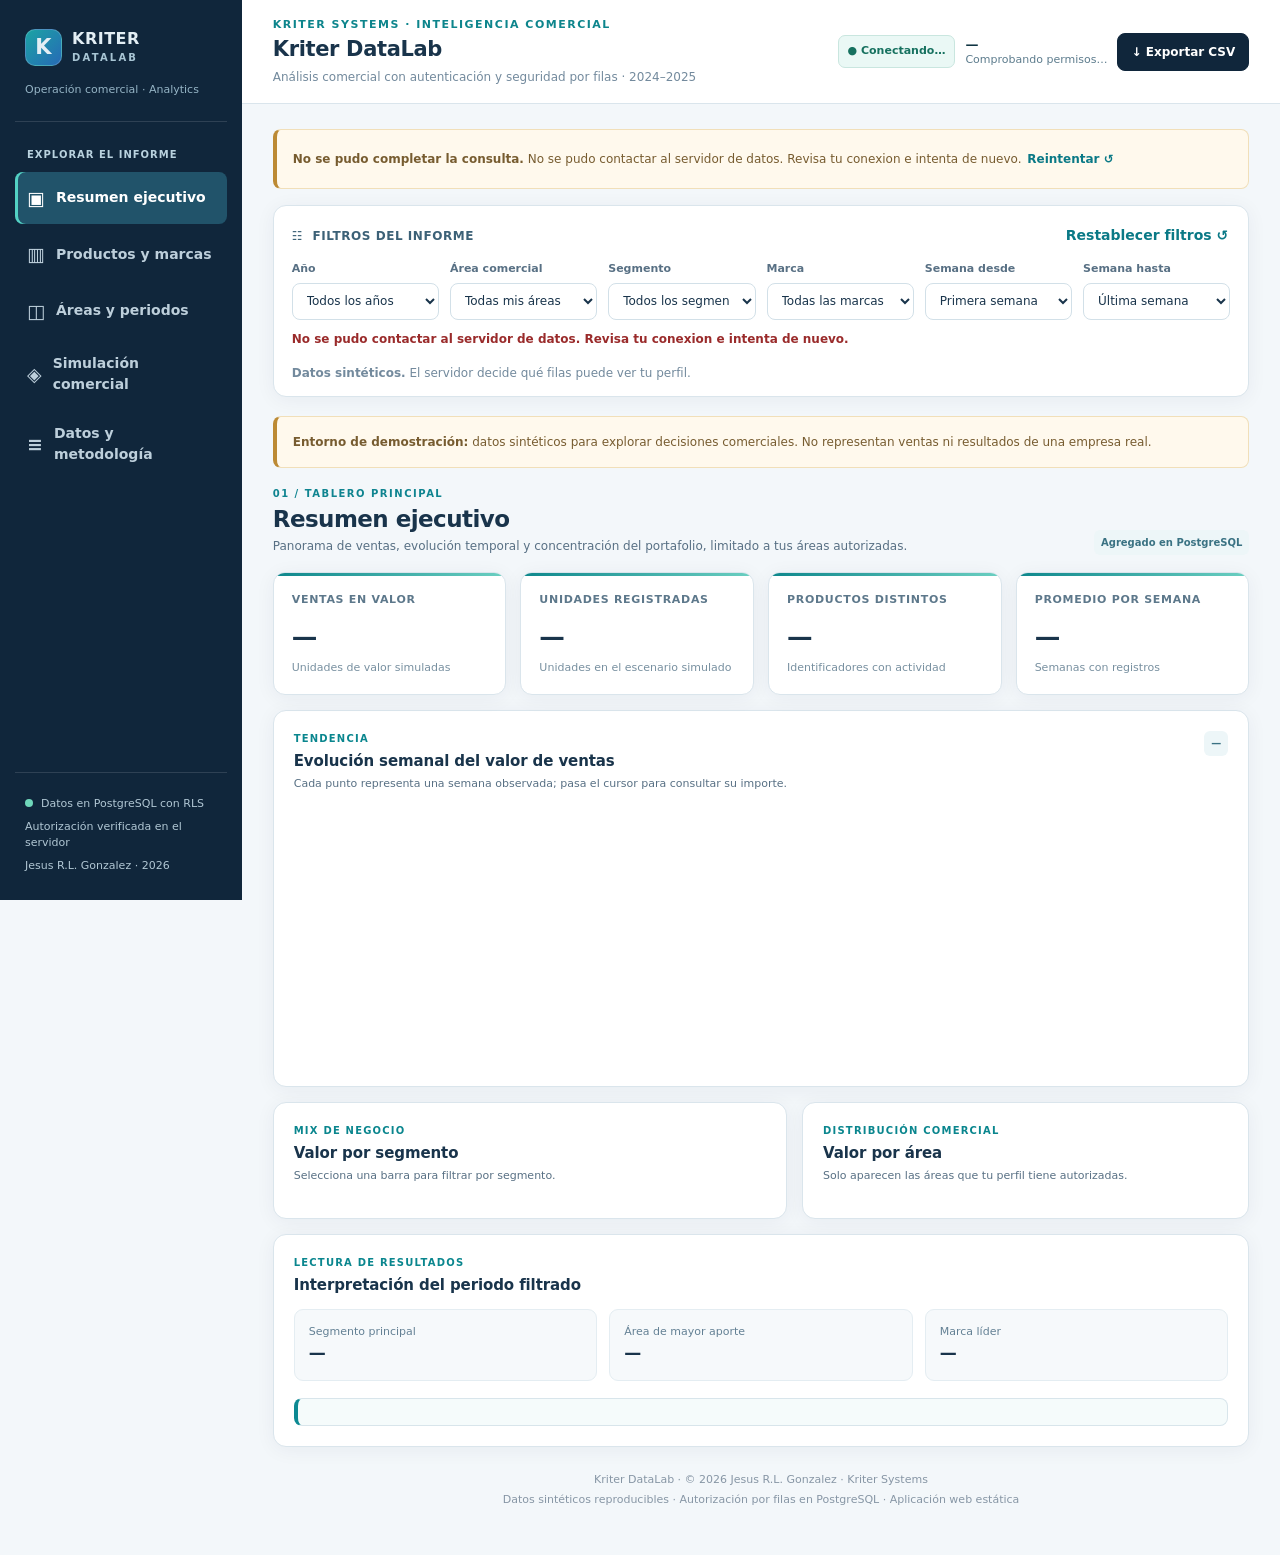
==== site-secure/index.html @ 9198d76e "Evita que la vista conserve cifras del perfil anterior al cambiar de sesion" ====
<!DOCTYPE html>
<html lang="es">
<head>
<meta charset="utf-8">
<meta name="viewport" content="width=device-width, initial-scale=1">
<!--
  Kriter DataLab | Applied Data Science & Decision Intelligence
  Autor: Jesus R.L. Gonzalez - Kriter Systems - Derechos reservados (c) 2026
  Aplicacion estatica. La autorizacion se aplica en PostgreSQL mediante Row Level
  Security; este archivo no contiene datos comerciales ni claves privilegiadas.
-->
<title>Kriter DataLab | Analitica comercial con control de acceso</title>
<style>/*
==============================================================================
Proyecto: Kriter DataLab
Autor: Jesus R.L. Gonzalez
Derechos Reservados (c) 2026
==============================================================================
*/
:root{color-scheme:light;--navy:#10263b;--navy2:#193950;--ink:#19344b;--sub:#587084;--muted:#738a9d;--border:#dae5ec;--canvas:#f3f7fa;--white:#fff;--accent:#0e878c;--accent2:#1c6bb3;--teal:#3fc0b3;--warm:#b7792c;--positive:#24765f;--shadow:0 3px 20px rgba(12,45,67,.055)}
*{box-sizing:border-box}html{scroll-behavior:smooth}body{margin:0;background:var(--canvas);font:14px/1.5 "Segoe UI",Inter,system-ui,-apple-system,sans-serif;color:var(--ink)}button,input,select{font:inherit}button{cursor:pointer}button:focus-visible,input:focus-visible,select:focus-visible{outline:3px solid #86cde0;outline-offset:2px}a{color:#0a6689}.app{display:flex;min-height:100vh}.side{width:242px;min-width:242px;background:var(--navy);color:#e3eef4;display:flex;flex-direction:column;position:sticky;top:0;height:100vh;padding:24px 15px 18px;z-index:2}.brand{padding:5px 10px 22px;border-bottom:1px solid #ffffff20}.brand-line{display:flex;align-items:center;gap:10px}.brand-symbol{width:37px;height:37px;background:linear-gradient(135deg,#1ca3a4,#266ab6);border:1px solid #ffffff30;border-radius:10px;display:grid;place-items:center;font-size:21px;font-weight:800}.brand-name{font-weight:800;line-height:1.05;letter-spacing:.5px;font-size:16px}.brand-name small{display:block;font-size:10px;color:#a8c5d4;letter-spacing:2.2px;font-weight:650;margin-top:5px}.side-tag{font-size:10px;letter-spacing:1px;color:#b9d2df;text-transform:uppercase;font-weight:700;margin:25px 12px 10px}.nav{display:flex;flex-direction:column;gap:4px}.nav button{display:flex;align-items:center;gap:11px;width:100%;border:0;text-align:left;border-radius:8px;padding:12px 12px;background:transparent;color:#bdcfdb;font-weight:600}.nav button svg{width:18px;height:18px;stroke-width:1.8;flex-shrink:0}.nav button:hover{background:#254257;color:white}.nav button.active{background:#21536a;color:white;box-shadow:inset 3px 0 #53d1c4}.side-bottom{margin-top:auto;border-top:1px solid #ffffff20;padding:17px 10px 2px}.side-bottom p{font-size:11px;color:#b1c7d4;margin:6px 0}.offline-dot{display:inline-block;width:8px;height:8px;background:#6fd7ba;border-radius:100%;margin-right:8px}.main{flex:1;min-width:0}.top{background:white;border-bottom:1px solid var(--border);min-height:76px;display:flex;align-items:center;justify-content:space-between;padding:17px clamp(17px,2.4vw,38px);gap:14px}.top h1{font-size:21px;margin:0;letter-spacing:-.35px}.eyebrow{font-size:11px;font-weight:750;letter-spacing:1.5px;text-transform:uppercase;color:#0d858c}.top-sub{color:var(--muted);font-size:12px;margin-top:3px}.top-actions{display:flex;gap:10px;align-items:center}.tag{display:inline-flex;align-items:center;gap:6px;background:#eaf8f5;color:#16715f;border:1px solid #c9e6df;padding:7px 9px;border-radius:7px;font-weight:650;font-size:11px;white-space:nowrap}.button{border:1px solid #cbdce6;background:#fff;color:#25445a;border-radius:8px;padding:9px 13px;font-size:12px;font-weight:700;display:inline-flex;align-items:center;gap:8px;justify-content:center}.button:hover{background:#eaf3f7}.button.primary{background:var(--navy);color:white;border-color:var(--navy)}.button.primary:hover{background:#20405a}.wrap{max-width:1500px;margin:auto;padding:25px clamp(17px,2.4vw,38px) 40px}.filter-panel{background:white;border:1px solid var(--border);box-shadow:var(--shadow);border-radius:13px;padding:15px 18px 14px;margin-bottom:19px}.filter-head{display:flex;justify-content:space-between;align-items:center;gap:12px;margin-bottom:11px}.filter-title{font-size:12px;font-weight:750;letter-spacing:.55px;text-transform:uppercase;color:#3c6177;display:flex;align-items:center;gap:8px}.filter-grid{display:grid;grid-template-columns:repeat(6,minmax(0,1fr));gap:11px}.filter-group label{font-size:11px;color:var(--sub);font-weight:700;display:block;margin-bottom:5px}.filter-group select,.filter-group input{width:100%;border:1px solid #d2e0e8;background:#fff;border-radius:8px;padding:8px 10px;min-height:37px;color:var(--ink);font-size:12px}.filter-bar{display:flex;align-items:center;justify-content:space-between;gap:16px;padding-top:10px;color:var(--muted);font-size:12px;flex-wrap:wrap}.linkbtn{border:0;background:none;padding:4px 2px;color:#0a7986;font-weight:750}.page-title{display:flex;justify-content:space-between;align-items:flex-end;margin:5px 0 17px;gap:10px}.page-title h2{font-size:23px;letter-spacing:-.55px;margin:1px 0}.page-title p{margin:0;font-size:12px;color:var(--sub)}.section-label{font-size:10px;color:#0f8490;letter-spacing:1.5px;font-weight:800}.cards{display:grid;grid-template-columns:repeat(4,minmax(0,1fr));gap:14px;margin-bottom:15px}.metric{background:white;border:1px solid var(--border);border-radius:12px;padding:19px 18px 17px;box-shadow:var(--shadow);min-width:0;position:relative;overflow:hidden}.metric:after{content:"";position:absolute;height:3px;top:0;left:0;right:0;background:linear-gradient(90deg,var(--accent),#6bcfc1)}.metric .kname{color:#5d788b;font-size:11px;font-weight:700;text-transform:uppercase;letter-spacing:.7px}.metric strong{display:block;font-size:clamp(19px,2vw,28px);white-space:nowrap;overflow:hidden;text-overflow:ellipsis;margin:8px 0 1px;font-weight:770;font-variant-numeric:tabular-nums;letter-spacing:-.5px}.metric small{color:#7890a0;font-size:11px}.layout{display:grid;grid-template-columns:1.15fr 1fr;gap:15px}.panel{border:1px solid var(--border);border-radius:13px;background:#fff;padding:20px;box-shadow:var(--shadow);min-width:0}.span{grid-column:1/-1}.panel-head{display:flex;justify-content:space-between;align-items:flex-start;gap:10px;margin-bottom:13px}.panel h3{font-size:15px;letter-spacing:-.1px;margin:0}.panel p.desc{font-size:11px;color:var(--sub);margin:4px 0 0}.panel .label{font-size:10px;color:#0a868e;font-weight:800;letter-spacing:1.2px;margin-bottom:4px}.panel-badge{font-size:10px;color:#3a7283;background:#edf6f8;border-radius:6px;padding:5px 7px;white-space:nowrap;font-weight:700}.svgchart{width:100%;height:260px;display:block;overflow:visible}.gridline{stroke:#e7eff3;stroke-width:1}.axislabel{fill:#7890a0;font-size:10px;font-family:inherit}.plotline{stroke:#0a858e;fill:none;stroke-width:3;stroke-linecap:round;stroke-linejoin:round}.plotfill{fill:#20a0a1;fill-opacity:.1}.plotpoint{fill:#fff;stroke:#087b87;stroke-width:2}.bar-list{display:flex;flex-direction:column;gap:10px}.baritem{display:grid;grid-template-columns:minmax(90px,28%) 1fr 100px;align-items:center;gap:10px;background:none;border:0;text-align:left;padding:3px 0;width:100%}.baritem .bar-name{overflow:hidden;text-overflow:ellipsis;white-space:nowrap;font-size:12px;font-weight:650;color:#36556c}.bartrack{height:13px;overflow:hidden;border-radius:3px;background:#ecf2f6}.barprogress{height:100%;display:block;border-radius:3px;background:linear-gradient(90deg,#126d99,#1ca59f);transition:width .25s}.baritem:hover .bar-name{text-decoration:underline}.baritem .bar-num{text-align:right;color:#436479;font-variant-numeric:tabular-nums;font-size:11px;font-weight:700}.baritem.selected{box-shadow:inset 3px 0 0 #148e92;padding-left:8px}.empty{padding:27px;text-align:center;color:#768b9b;font-size:13px;border:1px dashed #d3e2eb;border-radius:9px}.section-notes{margin:17px 0 0;border:1px solid #d8e5eb;border-left:4px solid #0c8992;border-radius:8px;background:#f5fbfb;padding:13px 15px;font-size:12px;color:#3d6579}.section-notes strong{color:#16405a}.mini-grid{display:grid;grid-template-columns:repeat(3,1fr);gap:12px}.mini-stat{background:#f6f9fb;padding:14px;border:1px solid #e4edf2;border-radius:9px}.mini-stat span{display:block;color:#638094;font-size:11px}.mini-stat strong{font-size:17px}.tablebar{display:flex;justify-content:space-between;gap:12px;align-items:center;margin-bottom:10px;flex-wrap:wrap}.search{min-width:min(100%,270px);border:1px solid #cddde6;border-radius:8px;padding:9px 11px}.tablewrap{overflow:auto;max-height:490px}.table{border-collapse:collapse;width:100%;min-width:720px;font-size:12px}.table th{text-align:left;background:#f5f8fb;color:#527184;position:sticky;top:0;padding:11px;font-size:11px;letter-spacing:.25px;border-bottom:1px solid #dbe6ec}.table th.sortable{cursor:pointer}.table td{border-bottom:1px solid #edf1f5;padding:10px 11px}.table tr:hover td{background:#f3f8fb}.table .num{text-align:right;font-variant-numeric:tabular-nums}.table td.prod{max-width:390px;white-space:normal;line-height:1.4}.table .mono{font-family:Consolas,monospace;font-size:11px;color:#526a7a}.heat-wrap{width:100%;overflow:auto}.heat{border-collapse:separate;border-spacing:4px 6px;min-width:710px;width:100%}.heat th{font-size:10px;color:#627b8a;text-align:center;padding:3px}.heat th:first-child{text-align:left}.heat td{height:40px;text-align:center;font-size:11px;font-weight:650;border-radius:5px;min-width:38px}.heat td:first-child{background:transparent!important;color:#3e6075;text-align:left;min-width:100px}.area-summary{display:grid;grid-template-columns:repeat(3,minmax(0,1fr));gap:12px}.area-card{border:1px solid #d9e5ec;border-radius:11px;background:#f7fafb;padding:15px;display:block;text-align:left;width:100%}.area-card:hover{border-color:#3ba4a9;background:#f1f9f9}.area-card .area-n{font-size:12px;color:#547288;font-weight:700}.area-card .area-v{font-size:19px;margin:7px 0;font-weight:800;display:block;font-variant-numeric:tabular-nums}.area-card .area-p{font-size:11px;color:#658093}.area-card .progress{height:5px;background:#ddebf1;margin-top:10px;border-radius:2px;overflow:hidden}.area-card .progress i{display:block;background:#1498a1;height:100%}.scenario-controls{display:grid;grid-template-columns:1fr 1fr 1fr;gap:14px;margin-bottom:17px}.scenario-controls label{font-size:12px;color:#527184;font-weight:650}.scenario-controls select,.scenario-controls input{display:block;width:100%;margin-top:8px}.scenario-controls select{border-radius:8px;border:1px solid #cbdce6;background:white;padding:9px}.scenario-controls input{accent-color:#188b98}.scenario-cards{display:grid;grid-template-columns:repeat(3,1fr);gap:12px}.scenario-card{border:1px solid #dae6ed;border-radius:10px;padding:17px 15px;background:#f7fafb}.scenario-card strong{display:block;font-size:22px;margin:6px 0;font-variant-numeric:tabular-nums}.scenario-card small{color:#648095}.scenario-card.conserv{border-top:3px solid #b58b4e}.scenario-card.base{border-top:3px solid #138e93}.scenario-card.optim{border-top:3px solid #1d6ab3}.scenario-bars{display:flex;flex-direction:column;gap:13px;margin-top:21px}.scenario-line{display:grid;grid-template-columns:100px 1fr 110px;gap:11px;align-items:center;font-size:12px}.scenario-line .track{background:#eaf0f4;border-radius:5px;height:20px;overflow:hidden}.scenario-line .fill{display:block;height:100%;border-radius:4px}.warning{background:#fff9ed;border:1px solid #f1dfb9;border-left:4px solid #bc8a34;padding:16px;border-radius:8px;color:#775c30;font-size:12px}.factors{display:grid;grid-template-columns:1fr 1fr;gap:14px}.fact{border-bottom:1px solid #e9eff3;padding:12px 0}.fact:first-child{padding-top:0}.fact .title{font-size:11px;font-weight:800;color:#3d6178}.fact .body{font-size:12px;color:#607b8c;margin-top:4px;word-break:break-word}.audit-table{width:100%;border-collapse:collapse}.audit-table td{padding:10px;border-bottom:1px solid #edf0f2;font-size:12px}.audit-table td:first-child{width:45%;font-weight:700;color:#517388}.audit-table td:last-child{text-align:right;font-variant-numeric:tabular-nums}.ok{color:#1a785d;font-weight:750}.no{color:#a66b27;font-weight:750}.footer{color:#8796a5;font-size:11px;padding:23px 0 5px;text-align:center;line-height:1.8}.hidden{display:none!important}.mobile-menu{display:none}.inline-row{display:flex;gap:8px;align-items:center;flex-wrap:wrap}.tooltip-note{font-size:11px;color:#6c8998}.page{display:none}.page.active{display:block}.sr-only{position:absolute;width:1px;height:1px;padding:0;margin:-1px;overflow:hidden;clip:rect(0,0,0,0);white-space:nowrap;border:0}
@media(max-width:1210px){.side{width:203px;min-width:203px}.filter-grid{grid-template-columns:repeat(3,minmax(0,1fr))}.cards{grid-template-columns:repeat(2,minmax(0,1fr))}.top h1{font-size:18px}.top-actions .tag{display:none}}@media(max-width:920px){.side{position:fixed;transform:translateX(-103%);transition:transform .2s;box-shadow:3px 0 18px #0003}.side.show{transform:translateX(0)}.mobile-menu{display:inline-flex}.top{padding:15px 16px}.wrap{padding:18px 14px}.layout{grid-template-columns:1fr}.span{grid-column:1}.area-summary{grid-template-columns:repeat(2,1fr)}}@media(max-width:620px){.mini-grid{grid-template-columns:1fr}.filter-grid{grid-template-columns:repeat(2,minmax(0,1fr))}.cards{gap:9px}.metric{padding:14px 12px}.metric strong{font-size:20px}.panel{padding:14px}.baritem{grid-template-columns:90px 1fr 78px;gap:6px}.page-title h2{font-size:20px}.scenario-controls{grid-template-columns:1fr}.scenario-cards{grid-template-columns:1fr}.scenario-line{grid-template-columns:80px 1fr 80px}.area-summary{grid-template-columns:1fr}.top .tag{display:none}.top-actions .button{padding:8px}.top-sub{display:none}.factors{grid-template-columns:1fr}}@media print{.side,.top-actions,.filter-panel,.button,.footer{display:none!important}.main{width:100%}.page{display:block!important;break-after:page}.panel,.metric{break-inside:avoid}.wrap{padding:0}.top{border-bottom:2px solid #000}.app{display:block}}

/* Accesibilidad de teclado y enlace al contenido. */
.skip-link{position:absolute;left:12px;top:-100px;z-index:9999;background:#fff;color:#174656;padding:10px 14px;border-radius:7px}
.skip-link:focus{top:12px}
button:focus-visible,select:focus-visible,input:focus-visible,a:focus-visible{outline:3px solid #20a5bc;outline-offset:3px}
@media (prefers-reduced-motion: reduce){*,*::before,*::after{scroll-behavior:auto!important;transition-duration:.01ms!important;animation-duration:.01ms!important}}
.sortable:hover{text-decoration:underline}.sortable:focus-visible{outline:3px solid #20a5bc;outline-offset:-3px}
@media(max-width:920px){.top-actions .button{white-space:nowrap}}
/* Kriter DataLab - estilos de la capa autenticada (se anaden a styles.css) */
/* El CSS base fija display en botones y paneles; sin esto, el atributo hidden
   no oculta los elementos que dependen del permiso del perfil. */
[hidden]{display:none !important}
.session-box{display:flex;align-items:center;gap:10px;flex-wrap:wrap}
.session-id{display:flex;flex-direction:column;line-height:1.25;max-width:230px}
.session-id strong{font-size:13px;color:#0f3442;overflow:hidden;text-overflow:ellipsis;white-space:nowrap}
.session-id small{font-size:11px;color:#5d7c8d;overflow:hidden;text-overflow:ellipsis;white-space:nowrap}
.tag-ok{background:#e6f5ec;color:#1d6b40;border-color:#bfe3cd}
.status-loading{color:#5d7c8d}
.status-error{color:#9a2b2b;font-weight:600}
.pager{display:flex;align-items:center;justify-content:space-between;gap:12px;margin-top:14px;flex-wrap:wrap}
.pager .button:disabled{opacity:.45;cursor:not-allowed}
#exportBtn:disabled{opacity:.5;cursor:not-allowed}
.dialog-backdrop{position:fixed;inset:0;background:rgba(10,28,40,.55);display:flex;align-items:center;justify-content:center;padding:18px;z-index:60}
.dialog-backdrop[hidden]{display:none}
.dialog{background:#fff;border-radius:14px;max-width:420px;width:100%;padding:26px;box-shadow:0 24px 60px rgba(10,28,40,.35)}
.dialog h3{margin:0 0 6px;font-size:19px;color:#0f3442}
.dialog .desc{font-size:13px;color:#5d7c8d;margin:0 0 18px}
.dialog label{display:block;font-size:12px;font-weight:600;color:#0f3442;margin:12px 0 5px}
.dialog input{width:100%;padding:10px 12px;border:1px solid #cfdbe3;border-radius:9px;font:inherit;font-size:14px;box-sizing:border-box}
.dialog input:focus-visible{outline:3px solid #20a5bc;outline-offset:-1px}
.dialog-actions{display:flex;gap:10px;justify-content:flex-end;margin-top:20px}
.dialog .warning{margin:14px 0 0;font-size:13px}
@media(max-width:760px){.session-id{max-width:150px}.top-actions{gap:8px}}
</style>
<meta name="theme-color" content="#102738">
<meta name="robots" content="noindex">
<meta property="og:title" content="Kriter DataLab · Applied Data Science &amp; Decision Intelligence">
<meta property="og:description" content="Tablero comercial con autenticacion, roles y seguridad a nivel de filas sobre PostgreSQL.">
</head>
<body>
<a href="#page-resumen" class="skip-link">Saltar al contenido</a>
<div class="app">
<aside class="side" id="sidebar" aria-label="Secciones del informe">
  <div class="brand">
    <div class="brand-line"><div class="brand-symbol">K</div><div class="brand-name">KRITER <small>DATALAB</small></div></div>
    <div style="font-size:11px;color:#95b4c5;margin-top:16px">Operación comercial · Analytics</div>
  </div>
  <p class="side-tag">Explorar el informe</p>
  <nav class="nav" aria-label="Navegación principal">
    <button class="active" data-page="resumen" aria-current="page"><span style="font-size:19px">▣</span> Resumen ejecutivo</button>
    <button data-page="productos"><span style="font-size:19px">▥</span> Productos y marcas</button>
    <button data-page="territorios"><span style="font-size:19px">◫</span> Áreas y periodos</button>
    <button data-page="escenarios"><span style="font-size:19px">◈</span> Simulación comercial</button>
    <button data-page="metodologia"><span style="font-size:19px">≡</span> Datos y metodología</button>
    <button data-page="bitacora" id="navAudit" hidden><span style="font-size:19px">⚿</span> Bitácora de seguridad</button>
  </nav>
  <div class="side-bottom">
    <p><span class="offline-dot"></span>Datos en PostgreSQL con RLS</p>
    <p>Autorización verificada en el servidor</p>
    <p>Jesus R.L. Gonzalez · 2026</p>
  </div>
</aside>
<div class="main">
  <header class="top">
    <div class="inline-row" style="gap:12px"><button class="button mobile-menu" id="showMenu" aria-label="Mostrar menú" aria-controls="sidebar" aria-expanded="false">☰</button><div><div class="eyebrow">Kriter Systems · Inteligencia comercial</div><h1>Kriter DataLab</h1><div class="top-sub">Análisis comercial con autenticación y seguridad por filas · 2024–2025</div></div></div>
    <div class="top-actions">
      <div class="session-box">
        <span class="tag" id="sessionTag">● Conectando…</span>
        <div class="session-id"><strong id="sessionName">—</strong><small id="sessionScope">Comprobando permisos…</small></div>
        <button id="loginBtn" class="button" hidden>Iniciar sesión</button>
        <button id="logoutBtn" class="button" hidden>Cerrar sesión</button>
      </div>
      <button id="exportBtn" class="button primary">↓ Exportar CSV</button>
    </div>
  </header>
  <main class="wrap">
    <div class="warning" id="appError" hidden style="margin-bottom:16px"><strong>No se pudo completar la consulta.</strong> <span id="appErrorText"></span> <button id="retryBtn" class="linkbtn">Reintentar ↺</button></div>
    <section class="filter-panel" aria-label="Filtros globales">
      <div class="filter-head"><div class="filter-title">☷ &nbsp;Filtros del informe</div><button id="resetBtn" class="linkbtn">Restablecer filtros ↺</button></div>
      <div class="filter-grid">
        <div class="filter-group"><label for="filterYear">Año</label><select id="filterYear"><option value="">Todos los años</option></select></div>
        <div class="filter-group"><label for="filterRegion">Área comercial</label><select id="filterRegion"><option value="">Todas mis áreas</option></select></div>
        <div class="filter-group"><label for="filterSegment">Segmento</label><select id="filterSegment"><option value="">Todos los segmentos</option></select></div>
        <div class="filter-group"><label for="filterBrand">Marca</label><select id="filterBrand"><option value="">Todas las marcas</option></select></div>
        <div class="filter-group"><label for="filterFrom">Semana desde</label><select id="filterFrom"><option value="">Primera semana</option></select></div>
        <div class="filter-group"><label for="filterTo">Semana hasta</label><select id="filterTo"><option value="">Última semana</option></select></div>
      </div>
      <div class="filter-bar"><span id="scope" role="status" aria-live="polite">Conectando con el servidor de datos…</span><span><strong>Datos sintéticos.</strong> <span id="roleMatrixNote">El servidor decide qué filas puede ver tu perfil.</span></span></div>
    </section>

    <section class="page active" id="page-resumen">
      <div class="warning" style="margin-bottom:18px"><strong>Entorno de demostración:</strong> datos sintéticos para explorar decisiones comerciales. No representan ventas ni resultados de una empresa real.</div>
      <div class="page-title"><div><div class="section-label">01 / TABLERO PRINCIPAL</div><h2>Resumen ejecutivo</h2><p>Panorama de ventas, evolución temporal y concentración del portafolio, limitado a tus áreas autorizadas.</p></div><span class="panel-badge">Agregado en PostgreSQL</span></div>
      <div class="cards">
        <div class="metric"><div class="kname">Ventas en valor</div><strong id="kSales">—</strong><small>Unidades de valor simuladas</small></div>
        <div class="metric"><div class="kname">Unidades registradas</div><strong id="kUnits">—</strong><small>Unidades en el escenario simulado</small></div>
        <div class="metric"><div class="kname">Productos distintos</div><strong id="kProducts">—</strong><small>Identificadores con actividad</small></div>
        <div class="metric"><div class="kname">Promedio por semana</div><strong id="kAverage">—</strong><small>Semanas con registros</small></div>
      </div>
      <div class="layout">
        <article class="panel span"><div class="panel-head"><div><div class="label">TENDENCIA</div><h3>Evolución semanal del valor de ventas</h3><p class="desc">Cada punto representa una semana observada; pasa el cursor para consultar su importe.</p></div><div class="panel-badge" id="weeksLabel">—</div></div><svg id="chartWeekly" class="svgchart" viewBox="0 0 1000 260" role="img" aria-label="Gráfico de línea de ventas semanales"></svg></article>
        <article class="panel"><div class="panel-head"><div><div class="label">MIX DE NEGOCIO</div><h3>Valor por segmento</h3><p class="desc">Selecciona una barra para filtrar por segmento.</p></div></div><div id="chartSegments" class="bar-list"></div></article>
        <article class="panel"><div class="panel-head"><div><div class="label">DISTRIBUCIÓN COMERCIAL</div><h3>Valor por área</h3><p class="desc">Solo aparecen las áreas que tu perfil tiene autorizadas.</p></div></div><div id="chartAreas" class="bar-list"></div></article>
        <article class="panel span"><div class="panel-head"><div><div class="label">LECTURA DE RESULTADOS</div><h3>Interpretación del periodo filtrado</h3></div></div><div class="mini-grid"><div class="mini-stat"><span>Segmento principal</span><strong id="insightSegment">—</strong></div><div class="mini-stat"><span>Área de mayor aporte</span><strong id="insightRegion">—</strong></div><div class="mini-stat"><span>Marca líder</span><strong id="insightBrand">—</strong></div></div><div id="insightNarrative" class="section-notes"></div></article>
      </div>
    </section>

    <section class="page" id="page-productos">
      <div class="page-title"><div><div class="section-label">02 / PORTAFOLIO</div><h2>Productos y marcas</h2><p>Ránking de marcas, composición por segmento y detalle del portafolio autorizado.</p></div></div>
      <div class="layout">
        <article class="panel"><div class="panel-head"><div><div class="label">TOP 10</div><h3>Marcas por valor</h3><p class="desc">Orden descendente; haz clic para filtrar la marca.</p></div></div><div id="chartBrands" class="bar-list"></div></article>
        <article class="panel"><div class="panel-head"><div><div class="label">CONCENTRACIÓN</div><h3>Distribución por segmento</h3><p class="desc">Importes y participación porcentual del filtro actual.</p></div></div><div id="segmentDetail" class="bar-list"></div><p class="tooltip-note" style="margin-top:15px">Comparación del portafolio por segmento, calculada en el servidor sobre los filtros activos.</p></article>
        <article class="panel span"><div class="panel-head"><div><div class="label">DETALLE ANALÍTICO</div><h3>Productos con actividad</h3><p class="desc">La búsqueda, el orden y la paginación se resuelven en PostgreSQL: el navegador nunca recibe la tabla completa.</p></div><span class="panel-badge" id="tableCount">—</span></div>
          <div class="tablebar"><input class="search" id="productSearch" type="search" placeholder="Buscar producto, código o marca…" aria-label="Buscar dentro de productos"><span class="tooltip-note" id="tableHint">Ordenado por valor</span></div>
          <div class="tablewrap"><table class="table"><thead><tr><th>#</th><th>Producto y código</th><th>Marca</th><th>Segmento</th><th class="num sortable" data-sort="valor" data-label="Valor" tabindex="0" role="columnheader" aria-sort="descending" title="Ordenar por valor">Valor ↓</th><th class="num sortable" data-sort="unidades" data-label="Unidades" tabindex="0" role="columnheader" aria-sort="none" title="Ordenar por unidades">Unidades</th><th class="num">Participación</th></tr></thead><tbody id="productRows"></tbody></table></div>
          <div class="pager"><button id="prevPage" class="button" disabled>← Anteriores</button><span id="pageInfo" class="tooltip-note">—</span><button id="nextPage" class="button" disabled>Siguientes →</button></div>
        </article>
      </div>
    </section>

    <section class="page" id="page-territorios">
      <div class="page-title"><div><div class="section-label">03 / DISTRIBUCIÓN</div><h2>Áreas y periodos</h2><p>Comparación regional sin atribuir coordenadas inexistentes.</p></div></div>
      <div class="layout">
        <article class="panel span"><div class="panel-head"><div><div class="label">ÁREAS AUTORIZADAS</div><h3>Contribución de las áreas</h3><p class="desc">Solo se listan las áreas que tu perfil puede consultar.</p></div></div><div id="areaCards" class="area-summary"></div></article>
        <article class="panel span"><div class="panel-head"><div><div class="label">ESTACIONALIDAD DESCRIPTIVA</div><h3>Valor mensual por área</h3><p class="desc">Mapa de calor tabular, no mapa geográfico. Intensidad relativa al máximo del periodo filtrado.</p></div></div><div id="heatmap" class="heat-wrap"></div></article>
        <article class="panel span"><div class="warning"><strong>Acerca de las áreas:</strong> las seis áreas son unidades comerciales ficticias. El mapa de calor compara resultados por periodo y no representa coordenadas geográficas.</div></article>
      </div>
    </section>

    <section class="page" id="page-escenarios">
      <div class="page-title"><div><div class="section-label">04 / PLANIFICACIÓN</div><h2>Simulación comercial</h2><p>Escenarios exploratorios basados en promedios históricos; no son predicciones calibradas.</p></div></div>
      <div class="layout">
        <article class="panel span" id="scenarioDenied" hidden><div class="warning"><strong>Simulación no autorizada.</strong> Tu perfil actual no incluye la simulación de escenarios. El servidor deniega la consulta: no es una restricción visual. Inicia sesión con un perfil de administrador, gerente regional o analista.</div></article>
        <article class="panel span" id="scenarioPanel" hidden><div class="panel-head"><div><div class="label">PARÁMETROS</div><h3>Ajusta la hipótesis</h3><p class="desc">El cálculo se ejecuta en PostgreSQL utilizando únicamente las semanas que tu perfil puede consultar.</p></div></div>
          <div class="scenario-controls">
            <label>Ventana histórica<select id="scenarioWindow"><option value="4">Últimas 4 semanas</option><option value="8" selected>Últimas 8 semanas</option><option value="12">Últimas 12 semanas</option><option value="16">Últimas 16 semanas</option></select></label>
            <label>Horizonte hipotético<select id="scenarioHorizon"><option value="2">2 semanas</option><option value="4" selected>4 semanas</option><option value="8">8 semanas</option><option value="12">12 semanas</option></select></label>
            <label>Variación conservadora / optimista: <strong id="scenarioPctLabel">±18 %</strong><input type="range" id="scenarioPct" min="0" max="30" value="18" step="1"></label>
          </div>
          <div class="scenario-cards"><div class="scenario-card conserv"><small>Conservador</small><strong id="scenarioLow">—</strong><small id="scenarioLowDetail">—</small></div><div class="scenario-card base"><small>Base</small><strong id="scenarioBase">—</strong><small id="scenarioBaseDetail">—</small></div><div class="scenario-card optim"><small>Optimista</small><strong id="scenarioHigh">—</strong><small id="scenarioHighDetail">—</small></div></div>
          <div id="scenarioBars" class="scenario-bars"></div>
          <div id="scenarioNote" class="section-notes"></div>
        </article>
        <article class="panel span"><div class="warning"><strong>Advertencia de inferencia:</strong> el promedio histórico de una ventana seleccionada se proyecta plano al horizonte escogido, aplicando multiplicadores hipotéticos. El resultado es un análisis de sensibilidad y no una promesa de ventas, un intervalo de confianza ni una previsión validada.</div></article>
      </div>
    </section>

    <section class="page" id="page-metodologia">
      <div class="page-title"><div><div class="section-label">05 / GOBIERNO DE DATOS</div><h2>Datos y metodología</h2><p>Trazabilidad, alcance autorizado y límites de interpretación.</p></div></div>
      <div class="layout">
        <article class="panel"><div class="panel-head"><div><div class="label">CONTROL DE ACCESO</div><h3>Alcance verificado para tu sesión</h3></div></div><table class="audit-table"><tbody id="auditRows"></tbody></table></article>
        <article class="panel"><div class="panel-head"><div><div class="label">GOBIERNO</div><h3>Reglas de seguridad y transformación</h3></div></div><div class="factors"><div><div class="fact"><div class="title">Autorización en el servidor</div><div class="body">Las políticas de Row Level Security se evalúan en PostgreSQL. Manipular la petición HTTP o el código del navegador no amplía el alcance.</div></div><div class="fact"><div class="title">Denegación por defecto</div><div class="body">Ninguna tabla protegida es legible sin una política explícita, y ninguna admite escritura desde el navegador.</div></div><div class="fact"><div class="title">Agregación protegida</div><div class="body">Los KPI, gráficos, escenarios y exportaciones se calculan dentro de funciones que respetan RLS, no sobre descargas completas.</div></div></div><div><div class="fact"><div class="title">Identidad verificada</div><div class="body">La identidad proviene de Supabase Auth. El navegador no puede declarar su rol ni sus áreas.</div></div><div class="fact"><div class="title">Sin privilegios en el cliente</div><div class="body">La aplicación solo incorpora la URL del proyecto y la clave publicable, ambas públicas por diseño.</div></div><div class="fact"><div class="title">Datos sintéticos</div><div class="body">El conjunto publicado es sintético y reproducible. No contiene información de clientes ni resultados empresariales reales.</div></div></div></div></article>
        <article class="panel span"><div class="panel-head"><div><div class="label">ALCANCE</div><h3>Uso responsable del tablero</h3></div></div><div class="section-notes"><strong>Alcance de producto:</strong> herramienta de exploración y simulación comercial con autorización por filas. Los datos son sintéticos; las cifras no corresponden a clientes ni actividades de negocio reales. Las proyecciones son hipótesis ajustables, no pronósticos calibrados. <strong>Esta aplicación no implementa el RLS nativo de Microsoft Power BI</strong>: la autorización se aplica en PostgreSQL mediante Supabase.</div></article>
      </div>
    </section>

    <section class="page" id="page-bitacora">
      <div class="page-title"><div><div class="section-label">06 / AUDITORÍA</div><h2>Bitácora de seguridad</h2><p>Eventos recientes de acceso y denegación. Visible únicamente para perfiles con permiso de auditoría.</p></div></div>
      <div class="layout">
        <article class="panel span"><div class="panel-head"><div><div class="label">ÚLTIMOS 60 EVENTOS</div><h3>Registro de acceso</h3><p class="desc">Los eventos marcados como <em>servidor</em> los escribe PostgreSQL; los marcados como <em>cliente</em> son denegaciones reportadas por la aplicación. Las denegaciones que revierten la transacción quedan además en el log del servidor.</p></div></div><div class="tablewrap"><table class="table"><thead><tr><th>Fecha</th><th>Evento</th><th>Origen</th><th>Detalle</th></tr></thead><tbody id="logRows"></tbody></table></div></article>
      </div>
    </section>

    <footer class="footer">Kriter DataLab · © 2026 Jesus R.L. Gonzalez · Kriter Systems<br>Datos sintéticos reproducibles · Autorización por filas en PostgreSQL · Aplicación web estática</footer>
  </main>
</div>
</div>

<div class="dialog-backdrop" id="loginDialog" hidden>
  <div class="dialog" role="dialog" aria-modal="true" aria-labelledby="loginTitle">
    <h3 id="loginTitle">Iniciar sesión</h3>
    <p class="desc">Tu identidad determina las áreas comerciales que el servidor autoriza. Sin iniciar sesión solo se muestra el área pública de demostración.</p>
    <form id="loginForm">
      <label for="loginEmail">Correo electrónico</label>
      <input id="loginEmail" type="email" autocomplete="username" required>
      <label for="loginPass">Contraseña</label>
      <input id="loginPass" type="password" autocomplete="current-password" required>
      <p class="warning" id="loginError" hidden></p>
      <div class="dialog-actions">
        <button type="button" class="button" id="loginCancel">Cancelar</button>
        <button type="submit" class="button primary" id="loginSubmit">Entrar</button>
      </div>
    </form>
    <button type="button" class="button" id="githubBtn" hidden style="width:100%;margin-top:10px">Continuar con GitHub</button>
    <p class="tooltip-note" style="margin-top:12px">Las credenciales viajan directamente a Supabase Auth. Esta aplicación no las almacena ni las registra.</p>
  </div>
</div>

<script>window.KRITER_CONFIG={"url": "https://nnutikucpezhnnkawczp.supabase.co", "key": "sb_publishable_UyJfKNvy2HejfO9tfqellA_xWWGn42W", "github_oauth": false};</script>
<script>var supabase=(function(e){function t(e,t){var n={};for(var r in e)Object.prototype.hasOwnProperty.call(e,r)&&t.indexOf(r)<0&&(n[r]=e[r]);if(e!=null&&typeof Object.getOwnPropertySymbols==`function`)for(var i=0,r=Object.getOwnPropertySymbols(e);i<r.length;i++)t.indexOf(r[i])<0&&Object.prototype.propertyIsEnumerable.call(e,r[i])&&(n[r[i]]=e[r[i]]);return n}function n(e,t,n,r){function i(e){return e instanceof n?e:new n(function(t){t(e)})}return new(n||=Promise)(function(n,a){function o(e){try{c(r.next(e))}catch(e){a(e)}}function s(e){try{c(r.throw(e))}catch(e){a(e)}}function c(e){e.done?n(e.value):i(e.value).then(o,s)}c((r=r.apply(e,t||[])).next())})}let r=e=>e?(...t)=>e(...t):(...e)=>fetch(...e);var i=class extends Error{constructor(e,t=`FunctionsError`,n){super(e),this.name=t,this.context=n}toJSON(){return{name:this.name,message:this.message,context:this.context}}},a=class extends i{constructor(e){super(`Failed to send a request to the Edge Function`,`FunctionsFetchError`,e)}},o=class extends i{constructor(e){super(`Relay Error invoking the Edge Function`,`FunctionsRelayError`,e)}},s=class extends i{constructor(e){super(`Edge Function returned a non-2xx status code`,`FunctionsHttpError`,e)}},c;(function(e){e.Any=`any`,e.ApNortheast1=`ap-northeast-1`,e.ApNortheast2=`ap-northeast-2`,e.ApSouth1=`ap-south-1`,e.ApSoutheast1=`ap-southeast-1`,e.ApSoutheast2=`ap-southeast-2`,e.CaCentral1=`ca-central-1`,e.EuCentral1=`eu-central-1`,e.EuWest1=`eu-west-1`,e.EuWest2=`eu-west-2`,e.EuWest3=`eu-west-3`,e.SaEast1=`sa-east-1`,e.UsEast1=`us-east-1`,e.UsWest1=`us-west-1`,e.UsWest2=`us-west-2`})(c||={});var l=class{constructor(e,{headers:t={},customFetch:n,region:i=c.Any}={}){this.url=e,this.headers=t,this.region=i,this.fetch=r(n)}setAuth(e){this.headers.Authorization=`Bearer ${e}`}invoke(e){return n(this,arguments,void 0,function*(e,t={}){var n;let r,i,c;try{let{headers:n,method:l,body:u,signal:d,timeout:f}=t,p={},{region:m}=t;m||=this.region;let h=new URL(`${this.url}/${e}`);m&&m!==`any`&&(p[`x-region`]=m,h.searchParams.set(`forceFunctionRegion`,m));let g,ee=!!n&&Object.keys(n).some(e=>e.toLowerCase()===`content-type`);u&&!ee?typeof Blob<`u`&&u instanceof Blob||u instanceof ArrayBuffer?(p[`Content-Type`]=u.type||`application/octet-stream`,g=u):typeof u==`string`?(p[`Content-Type`]=`text/plain`,g=u):typeof FormData<`u`&&u instanceof FormData?g=u:(p[`Content-Type`]=`application/json`,g=JSON.stringify(u)):g=u&&typeof u!=`string`&&!(typeof Blob<`u`&&u instanceof Blob)&&!(u instanceof ArrayBuffer)&&!(typeof FormData<`u`&&u instanceof FormData)?JSON.stringify(u):u;let te=d;f&&(i=new AbortController,r=setTimeout(()=>i.abort(),f),d?(te=i.signal,c=()=>i.abort(),d.addEventListener(`abort`,c)):te=i.signal);let _=yield this.fetch(h.toString(),{method:l||`POST`,headers:Object.assign(Object.assign(Object.assign({},p),this.headers),n),body:g,signal:te}).catch(e=>{throw new a(e)}),ne=_.headers.get(`x-relay-error`);if(ne&&ne===`true`)throw new o(_);if(!_.ok)throw new s(_);let re=(_.headers.get(`Content-Type`)??`text/plain`).split(`;`)[0].trim().toLowerCase(),ie;return ie=re===`application/json`?yield _.json():re===`application/octet-stream`||re===`application/pdf`?yield _.blob():re===`text/event-stream`?_:re===`multipart/form-data`?yield _.formData():yield _.text(),{data:ie,error:null,response:_}}catch(e){return{data:null,error:e,response:e instanceof s||e instanceof o?e.context:void 0}}finally{r&&clearTimeout(r),c&&((n=t.signal)==null||n.removeEventListener(`abort`,c))}})}},u=class extends Error{constructor(e){super(e.message),this.name=`PostgrestError`,this.details=e.details,this.hint=e.hint,this.code=e.code}toJSON(){return{name:this.name,message:this.message,details:this.details,hint:this.hint,code:this.code}}};let d=e=>Math.min(1e3*2**e,3e4),f=[520,503],p=[`GET`,`HEAD`,`OPTIONS`];function m(e){"@babel/helpers - typeof";return m=typeof Symbol==`function`&&typeof Symbol.iterator==`symbol`?function(e){return typeof e}:function(e){return e&&typeof Symbol==`function`&&e.constructor===Symbol&&e!==Symbol.prototype?`symbol`:typeof e},m(e)}function h(e,t){if(m(e)!=`object`||!e)return e;var n=e[Symbol.toPrimitive];if(n!==void 0){var r=n.call(e,t||`default`);if(m(r)!=`object`)return r;throw TypeError(`@@toPrimitive must return a primitive value.`)}return(t===`string`?String:Number)(e)}function g(e){var t=h(e,`string`);return m(t)==`symbol`?t:t+``}function ee(e,t,n){return(t=g(t))in e?Object.defineProperty(e,t,{value:n,enumerable:!0,configurable:!0,writable:!0}):e[t]=n,e}function te(e,t){var n=Object.keys(e);if(Object.getOwnPropertySymbols){var r=Object.getOwnPropertySymbols(e);t&&(r=r.filter(function(t){return Object.getOwnPropertyDescriptor(e,t).enumerable})),n.push.apply(n,r)}return n}function _(e){for(var t=1;t<arguments.length;t++){var n=arguments[t]==null?{}:arguments[t];t%2?te(Object(n),!0).forEach(function(t){ee(e,t,n[t])}):Object.getOwnPropertyDescriptors?Object.defineProperties(e,Object.getOwnPropertyDescriptors(n)):te(Object(n)).forEach(function(t){Object.defineProperty(e,t,Object.getOwnPropertyDescriptor(n,t))})}return e}function ne(e,t){return new Promise(n=>{if(t?.aborted){n();return}let r=setTimeout(()=>{t?.removeEventListener(`abort`,i),n()},e);function i(){clearTimeout(r),n()}t?.addEventListener(`abort`,i)})}function re(e,t,n,r){return!(!r||n>=3||!p.includes(e)||!f.includes(t))}async function ie(e,t,n,r){let i=0;for(;;){let a=_({},n.headers);i>0&&(a[`X-Retry-Count`]=String(i));let o;try{o=await e(t,{method:n.method,headers:a,body:n.body,signal:n.signal})}catch(e){if(e?.name===`AbortError`||e?.code===`ABORT_ERR`||e?.name===`TimeoutError`&&n.signal?.aborted||!p.includes(n.method))throw e;if(r&&i<3){let e=d(i);i++,await ne(e,n.signal);continue}throw e}if(re(n.method,o.status,i,r)){let e=o.headers?.get(`Retry-After`)??null,t=e===null?d(i):Math.max(0,parseInt(e,10)||0)*1e3;await o.text(),i++,await ne(t,n.signal);continue}return o}}var ae=class{constructor(e){this.shouldThrowOnError=!1,this.retryEnabled=!0,this.method=e.method,this.url=e.url,this.headers=new Headers(e.headers),this.schema=e.schema,this.body=e.body,this.shouldThrowOnError=e.shouldThrowOnError??!1,this.signal=e.signal,this.isMaybeSingle=e.isMaybeSingle??!1,this.shouldStripNulls=e.shouldStripNulls??!1,this.urlLengthLimit=e.urlLengthLimit??8e3,this.retryEnabled=e.retry??!0,e.fetch?this.fetch=e.fetch:this.fetch=fetch}throwOnError(){return this.shouldThrowOnError=!0,this}stripNulls(){if(this.headers.get(`Accept`)===`text/csv`)throw Error(`stripNulls() cannot be used with csv()`);return this.shouldStripNulls=!0,this}setHeader(e,t){return this.headers=new Headers(this.headers),this.headers.set(e,t),this}retry(e){return this.retryEnabled=e,this}then(e,t){var n=this;if(this.schema===void 0||([`GET`,`HEAD`].includes(this.method)?this.headers.set(`Accept-Profile`,this.schema):this.headers.set(`Content-Profile`,this.schema)),this.method!==`GET`&&this.method!==`HEAD`&&this.headers.set(`Content-Type`,`application/json`),this.shouldStripNulls){let e=this.headers.get(`Accept`);e===`application/vnd.pgrst.object+json`?this.headers.set(`Accept`,`application/vnd.pgrst.object+json;nulls=stripped`):(!e||e===`application/json`)&&this.headers.set(`Accept`,`application/vnd.pgrst.array+json;nulls=stripped`)}let r=this.fetch,i=(async()=>{let e={};n.headers.forEach((t,n)=>{e[n]=t});let t=await ie(r,n.url.toString(),{method:n.method,headers:e,body:JSON.stringify(n.body,(e,t)=>typeof t==`bigint`?t.toString():t),signal:n.signal},n.retryEnabled);return await n.processResponse(t)})();return this.shouldThrowOnError||(i=i.catch(e=>{let t=``,n=``,r=``,i=e?.cause;if(i){let n=i?.message??``,r=i?.code??``;t=`${e?.name??`FetchError`}: ${e?.message}`,t+=`\n\nCaused by: ${i?.name??`Error`}: ${n}`,r&&(t+=` (${r})`),i?.stack&&(t+=`\n${i.stack}`)}else t=e?.stack??``;let a=this.url.toString().length;return e?.name===`AbortError`||e?.code===`ABORT_ERR`?(r=``,n=`Request was aborted (timeout or manual cancellation)`,a>this.urlLengthLimit&&(n+=`. Note: Your request URL is ${a} characters, which may exceed server limits. If selecting many fields, consider using views. If filtering with large arrays (e.g., .in('id', [many IDs])), consider using an RPC function to pass values server-side.`)):(i?.name===`HeadersOverflowError`||i?.code===`UND_ERR_HEADERS_OVERFLOW`)&&(r=``,n=`HTTP headers exceeded server limits (typically 16KB)`,a>this.urlLengthLimit&&(n+=`. Your request URL is ${a} characters. If selecting many fields, consider using views. If filtering with large arrays (e.g., .in('id', [200+ IDs])), consider using an RPC function instead.`)),{success:!1,error:{message:`${e?.name??`FetchError`}: ${e?.message}`,details:t,hint:n,code:r},data:null,count:null,status:0,statusText:``}})),i.then(e,t)}async processResponse(e){var t=this;let n=null,r=null,i=null,a=e.status,o=e.statusText;if(e.ok){if(t.method!==`HEAD`){let i=await e.text();if(i!==``)if(t.headers.get(`Accept`)===`text/csv`)r=i;else if(t.headers.get(`Accept`)&&t.headers.get(`Accept`)?.includes(`application/vnd.pgrst.plan+text`))r=i;else try{r=JSON.parse(i)}catch{if(n={message:i},r=null,t.shouldThrowOnError)throw new u({message:i,details:``,hint:``,code:``})}}let s=t.headers.get(`Prefer`)?.match(/count=(exact|planned|estimated)/),c=e.headers.get(`content-range`)?.split(`/`);if(s&&c&&c.length>1&&(i=parseInt(c[1])),t.isMaybeSingle&&Array.isArray(r))if(r.length>1){if(n={code:`PGRST116`,details:`Results contain ${r.length} rows, application/vnd.pgrst.object+json requires 1 row`,hint:null,message:`JSON object requested, multiple (or no) rows returned`},r=null,i=null,a=406,o=`Not Acceptable`,t.shouldThrowOnError)throw new u(_(_({},n),{},{hint:n.hint??``}))}else r=r.length===1?r[0]:null}else{let i=await e.text();try{n=JSON.parse(i),Array.isArray(n)&&e.status===404&&(r=[],n=null,a=200,o=`OK`)}catch{e.status===404&&i===``?(a=204,o=`No Content`):n={message:i}}if(n&&t.shouldThrowOnError)throw new u(n)}return{success:n===null,error:n,data:r,count:i,status:a,statusText:o}}returns(){return this}overrideTypes(){return this}},oe=class extends ae{throwOnError(){return super.throwOnError()}select(e){let t=!1,n=(e??`*`).split(``).map(e=>/\s/.test(e)&&!t?``:(e===`"`&&(t=!t),e)).join(``);return this.url.searchParams.set(`select`,n),this.headers.append(`Prefer`,`return=representation`),this}order(e,{ascending:t=!0,nullsFirst:n,foreignTable:r,referencedTable:i=r}={}){let a=i?`${i}.order`:`order`,o=this.url.searchParams.get(a);return this.url.searchParams.set(a,`${o?`${o},`:``}${e}.${t?`asc`:`desc`}${n===void 0?``:n?`.nullsfirst`:`.nullslast`}`),this}limit(e,{foreignTable:t,referencedTable:n=t}={}){let r=n===void 0?`limit`:`${n}.limit`;return this.url.searchParams.set(r,`${e}`),this}range(e,t,{foreignTable:n,referencedTable:r=n}={}){let i=r===void 0?`offset`:`${r}.offset`,a=r===void 0?`limit`:`${r}.limit`;return this.url.searchParams.set(i,`${e}`),this.url.searchParams.set(a,`${t-e+1}`),this}abortSignal(e){return this.signal=e,this}single(){return this.headers.set(`Accept`,`application/vnd.pgrst.object+json`),this}maybeSingle(){return this.isMaybeSingle=!0,this}csv(){return this.headers.set(`Accept`,`text/csv`),this}geojson(){return this.headers.set(`Accept`,`application/geo+json`),this}explain({analyze:e=!1,verbose:t=!1,settings:n=!1,buffers:r=!1,wal:i=!1,format:a=`text`}={}){let o=[e?`analyze`:null,t?`verbose`:null,n?`settings`:null,r?`buffers`:null,i?`wal`:null].filter(Boolean).join(`|`),s=this.headers.get(`Accept`)??`application/json`;return this.headers.set(`Accept`,`application/vnd.pgrst.plan+${a}; for="${s}"; options=${o};`),this}rollback(){return this.headers.append(`Prefer`,`tx=rollback`),this}returns(){return this}maxAffected(e){return this.headers.append(`Prefer`,`handling=strict`),this.headers.append(`Prefer`,`max-affected=${e}`),this}};let se=RegExp(`[,()]`);var v=class extends oe{throwOnError(){return super.throwOnError()}eq(e,t){return this.url.searchParams.append(e,`eq.${t}`),this}neq(e,t){return this.url.searchParams.append(e,`neq.${t}`),this}gt(e,t){return this.url.searchParams.append(e,`gt.${t}`),this}gte(e,t){return this.url.searchParams.append(e,`gte.${t}`),this}lt(e,t){return this.url.searchParams.append(e,`lt.${t}`),this}lte(e,t){return this.url.searchParams.append(e,`lte.${t}`),this}like(e,t){return this.url.searchParams.append(e,`like.${t}`),this}likeAllOf(e,t){return this.url.searchParams.append(e,`like(all).{${t.join(`,`)}}`),this}likeAnyOf(e,t){return this.url.searchParams.append(e,`like(any).{${t.join(`,`)}}`),this}ilike(e,t){return this.url.searchParams.append(e,`ilike.${t}`),this}ilikeAllOf(e,t){return this.url.searchParams.append(e,`ilike(all).{${t.join(`,`)}}`),this}ilikeAnyOf(e,t){return this.url.searchParams.append(e,`ilike(any).{${t.join(`,`)}}`),this}regexMatch(e,t){return this.url.searchParams.append(e,`match.${t}`),this}regexIMatch(e,t){return this.url.searchParams.append(e,`imatch.${t}`),this}is(e,t){return this.url.searchParams.append(e,`is.${t}`),this}isDistinct(e,t){return this.url.searchParams.append(e,`isdistinct.${t}`),this}in(e,t){let n=Array.from(new Set(t)).map(e=>typeof e==`string`&&se.test(e)?`"${e}"`:`${e}`).join(`,`);return this.url.searchParams.append(e,`in.(${n})`),this}notIn(e,t){let n=Array.from(new Set(t)).map(e=>typeof e==`string`&&se.test(e)?`"${e}"`:`${e}`).join(`,`);return this.url.searchParams.append(e,`not.in.(${n})`),this}contains(e,t){return typeof t==`string`?this.url.searchParams.append(e,`cs.${t}`):Array.isArray(t)?this.url.searchParams.append(e,`cs.{${t.join(`,`)}}`):this.url.searchParams.append(e,`cs.${JSON.stringify(t)}`),this}containedBy(e,t){return typeof t==`string`?this.url.searchParams.append(e,`cd.${t}`):Array.isArray(t)?this.url.searchParams.append(e,`cd.{${t.join(`,`)}}`):this.url.searchParams.append(e,`cd.${JSON.stringify(t)}`),this}rangeGt(e,t){return this.url.searchParams.append(e,`sr.${t}`),this}rangeGte(e,t){return this.url.searchParams.append(e,`nxl.${t}`),this}rangeLt(e,t){return this.url.searchParams.append(e,`sl.${t}`),this}rangeLte(e,t){return this.url.searchParams.append(e,`nxr.${t}`),this}rangeAdjacent(e,t){return this.url.searchParams.append(e,`adj.${t}`),this}overlaps(e,t){return typeof t==`string`?this.url.searchParams.append(e,`ov.${t}`):this.url.searchParams.append(e,`ov.{${t.join(`,`)}}`),this}textSearch(e,t,{config:n,type:r}={}){let i=``;r===`plain`?i=`pl`:r===`phrase`?i=`ph`:r===`websearch`&&(i=`w`);let a=n===void 0?``:`(${n})`;return this.url.searchParams.append(e,`${i}fts${a}.${t}`),this}match(e){return Object.entries(e).filter(([e,t])=>t!==void 0).forEach(([e,t])=>{this.url.searchParams.append(e,`eq.${t}`)}),this}not(e,t,n){return this.url.searchParams.append(e,`not.${t}.${n}`),this}or(e,{foreignTable:t,referencedTable:n=t}={}){let r=n?`${n}.or`:`or`;return this.url.searchParams.append(r,`(${e})`),this}filter(e,t,n){return this.url.searchParams.append(e,`${t}.${n}`),this}},ce=class{constructor(e,{headers:t={},schema:n,fetch:r,urlLengthLimit:i=8e3,retry:a}){this.url=e,this.headers=new Headers(t),this.schema=n,this.fetch=r,this.urlLengthLimit=i,this.retry=a}cloneRequestState(){return{url:new URL(this.url.toString()),headers:new Headers(this.headers)}}select(e,t){let{head:n=!1,count:r}=t??{},i=n?`HEAD`:`GET`,a=!1,o=(e??`*`).split(``).map(e=>/\s/.test(e)&&!a?``:(e===`"`&&(a=!a),e)).join(``),{url:s,headers:c}=this.cloneRequestState();return s.searchParams.set(`select`,o),r&&c.append(`Prefer`,`count=${r}`),new v({method:i,url:s,headers:c,schema:this.schema,fetch:this.fetch,urlLengthLimit:this.urlLengthLimit,retry:this.retry})}insert(e,{count:t,defaultToNull:n=!0}={}){let{url:r,headers:i}=this.cloneRequestState();if(t&&i.append(`Prefer`,`count=${t}`),n||i.append(`Prefer`,`missing=default`),Array.isArray(e)){let t=e.reduce((e,t)=>e.concat(Object.keys(t)),[]);if(t.length>0){let e=[...new Set(t)].map(e=>`"${e}"`);r.searchParams.set(`columns`,e.join(`,`))}}return new v({method:`POST`,url:r,headers:i,schema:this.schema,body:e,fetch:this.fetch??fetch,urlLengthLimit:this.urlLengthLimit,retry:this.retry})}upsert(e,{onConflict:t,ignoreDuplicates:n=!1,count:r,defaultToNull:i=!0}={}){let{url:a,headers:o}=this.cloneRequestState();if(o.append(`Prefer`,`resolution=${n?`ignore`:`merge`}-duplicates`),t!==void 0&&a.searchParams.set(`on_conflict`,t),r&&o.append(`Prefer`,`count=${r}`),i||o.append(`Prefer`,`missing=default`),Array.isArray(e)){let t=e.reduce((e,t)=>e.concat(Object.keys(t)),[]);if(t.length>0){let e=[...new Set(t)].map(e=>`"${e}"`);a.searchParams.set(`columns`,e.join(`,`))}}return new v({method:`POST`,url:a,headers:o,schema:this.schema,body:e,fetch:this.fetch??fetch,urlLengthLimit:this.urlLengthLimit,retry:this.retry})}update(e,{count:t}={}){let{url:n,headers:r}=this.cloneRequestState();return t&&r.append(`Prefer`,`count=${t}`),new v({method:`PATCH`,url:n,headers:r,schema:this.schema,body:e,fetch:this.fetch??fetch,urlLengthLimit:this.urlLengthLimit,retry:this.retry})}delete({count:e}={}){let{url:t,headers:n}=this.cloneRequestState();return e&&n.append(`Prefer`,`count=${e}`),new v({method:`DELETE`,url:t,headers:n,schema:this.schema,fetch:this.fetch??fetch,urlLengthLimit:this.urlLengthLimit,retry:this.retry})}};function le(e,t){try{let t=JSON.parse(e);if(t&&typeof t==`object`&&!Array.isArray(t))return new u({message:String(t.message??e),details:t.details??``,hint:t.hint??``,code:t.code??``})}catch{}return new u({message:e||t,details:``,hint:``,code:``})}function ue(e,t,n){let r=e;return{success:!1,error:new u({message:`${r?.name??`FetchError`}: ${r?.message}`,details:``,hint:``,code:``}),data:null,count:null,status:t,statusText:n}}function de(e,t){return t===void 0||t<=0?e:(n,r)=>{let i=new AbortController,a=setTimeout(()=>i.abort(),t),o=r?.signal;if(o){if(o.aborted)return clearTimeout(a),e(n,r);let t=()=>{clearTimeout(a),i.abort()};return o.addEventListener(`abort`,t,{once:!0}),e(n,_(_({},r),{},{signal:i.signal})).finally(()=>{clearTimeout(a),o.removeEventListener(`abort`,t)})}return e(n,_(_({},r),{},{signal:i.signal})).finally(()=>clearTimeout(a))}}var fe=class e{constructor(e,{headers:t={},schema:n,fetch:r,timeout:i,urlLengthLimit:a=8e3,retry:o,wrapFetch:s}={}){this.url=e,this.headers=new Headers(t),this.schemaName=n,this.urlLengthLimit=a,this.timeout=i,this.wrapFetch=s,this.baseFetch=r??globalThis.fetch,this.fetch=this.baseFetch?this.decorateFetch(this.baseFetch):void 0,this.retry=o}decorateFetch(e){return de(this.wrapFetch?this.wrapFetch(e):e,this.timeout)}from(e,t){if(!e||typeof e!=`string`||e.trim()===``)throw Error(`Invalid relation name: relation must be a non-empty string.`);return new ce(new URL(`${this.url}/${e}`),{headers:new Headers(this.headers),schema:this.schemaName,fetch:t?.fetch?this.decorateFetch(t.fetch):this.fetch,urlLengthLimit:t?.urlLengthLimit??this.urlLengthLimit,retry:t?.retry??this.retry})}schema(t){return new e(this.url,{headers:this.headers,schema:t,fetch:this.baseFetch,timeout:this.timeout,wrapFetch:this.wrapFetch,urlLengthLimit:this.urlLengthLimit,retry:this.retry})}async getOpenApiSpec(){var e=this;let t=new Headers(e.headers);t.set(`Accept`,`application/openapi+json`),e.schemaName&&t.set(`Accept-Profile`,e.schemaName);let n={};t.forEach((e,t)=>{n[t]=e});let r=e.fetch??globalThis.fetch,i;try{i=await ie(r,`${e.url}/`,{method:`GET`,headers:n},e.retry??!0)}catch(e){return ue(e,0,``)}let a;try{a=await i.text()}catch(e){return ue(e,i.status,i.statusText)}if(i.ok)try{return{success:!0,error:null,data:JSON.parse(a),count:null,status:i.status,statusText:i.statusText}}catch{}return{success:!1,error:le(a,i.statusText),data:null,count:null,status:i.status,statusText:i.statusText}}rpc(e,t={},{head:n=!1,get:r=!1,count:i}={}){let a,o=new URL(`${this.url}/rpc/${e}`),s,c=e=>typeof e==`object`&&!!e&&(!Array.isArray(e)||e.some(c)),l=n&&Object.values(t).some(c);l?(a=`POST`,s=t):n||r?(a=n?`HEAD`:`GET`,Object.entries(t).filter(([e,t])=>t!==void 0).map(([e,t])=>[e,Array.isArray(t)?`{${t.join(`,`)}}`:`${t}`]).forEach(([e,t])=>{o.searchParams.append(e,t)})):(a=`POST`,s=t);let u=new Headers(this.headers);return l?u.set(`Prefer`,i?`count=${i},return=minimal`:`return=minimal`):i&&u.set(`Prefer`,`count=${i}`),new v({method:a,url:o,headers:u,schema:this.schemaName,body:s,fetch:this.fetch??fetch,urlLengthLimit:this.urlLengthLimit,retry:this.retry})}},pe=class{constructor(){}static detectEnvironment(){if(typeof WebSocket<`u`)return{type:`native`,wsConstructor:WebSocket};let e=globalThis;if(typeof globalThis<`u`&&e.WebSocket!==void 0)return{type:`native`,wsConstructor:e.WebSocket};let t=typeof global<`u`?global:void 0;if(t&&t.WebSocket!==void 0)return{type:`native`,wsConstructor:t.WebSocket};if(typeof globalThis<`u`&&e.WebSocketPair!==void 0&&globalThis.WebSocket===void 0)return{type:`cloudflare`,error:`Cloudflare Workers detected. WebSocket clients are not supported in Cloudflare Workers.`,workaround:`Use Cloudflare Workers WebSocket API for server-side WebSocket handling, or deploy to a different runtime.`};if(typeof globalThis<`u`&&e.EdgeRuntime||typeof navigator<`u`&&navigator.userAgent?.includes(`Vercel-Edge`))return{type:`unsupported`,error:`Edge runtime detected (Vercel Edge/Netlify Edge). WebSockets are not supported in edge functions.`,workaround:`Use serverless functions or a different deployment target for WebSocket functionality.`};let n=globalThis.process;if(n){let e=n.versions;if(e&&e.node)return{type:`unsupported`,error:`Node.js detected but native WebSocket not found.`,workaround:`Ensure you are running Node.js 22+ or provide a WebSocket implementation via the transport option.`}}return{type:`unsupported`,error:`Unknown JavaScript runtime without WebSocket support.`,workaround:`Ensure you're running in a supported environment (browser, Node.js, Deno) or provide a custom WebSocket implementation.`}}static getWebSocketConstructor(){let e=this.detectEnvironment();if(e.wsConstructor)return e.wsConstructor;let t=e.error||`WebSocket not supported in this environment.`;throw e.workaround&&(t+=`\n\nSuggested solution: ${e.workaround}`),Error(t)}static isWebSocketSupported(){try{return this.detectEnvironment().type===`native`}catch{return!1}}};let me=`1.0.0`,y={closed:`closed`,errored:`errored`,joined:`joined`,joining:`joining`,leaving:`leaving`},he={close:`phx_close`,error:`phx_error`,join:`phx_join`,reply:`phx_reply`,leave:`phx_leave`,access_token:`access_token`},ge={connecting:`connecting`,open:`open`,closing:`closing`,closed:`closed`};var _e=class e{constructor(t){this.HEADER_LENGTH=1,this.USER_BROADCAST_PUSH_META_LENGTH=6,this.KINDS={userBroadcastPush:3,userBroadcast:4},this.BINARY_ENCODING=0,this.JSON_ENCODING=1,this.BROADCAST_EVENT=`broadcast`,this.allowedMetadataKeys=e.DEFAULT_METADATA_KEYS,this.allowedMetadataKeys=t??e.DEFAULT_METADATA_KEYS}encode(e,t){if(e.event===this.BROADCAST_EVENT&&!(e.payload instanceof ArrayBuffer)&&typeof e.payload.event==`string`)return t(this._binaryEncodeUserBroadcastPush(e));let n=[e.join_ref,e.ref,e.topic,e.event,e.payload];return t(JSON.stringify(n))}_binaryEncodeUserBroadcastPush(e){return this._isArrayBuffer(e.payload?.payload)?this._encodeBinaryUserBroadcastPush(e):this._encodeJsonUserBroadcastPush(e)}_encodeBinaryUserBroadcastPush(e){let t=e.payload?.payload??new ArrayBuffer(0);return this._encodeUserBroadcastPush(e,this.BINARY_ENCODING,t)}_encodeJsonUserBroadcastPush(e){let t=e.payload?.payload??{},n=new TextEncoder().encode(JSON.stringify(t)).buffer;return this._encodeUserBroadcastPush(e,this.JSON_ENCODING,n)}_encodeUserBroadcastPush(e,t,n){let r=new TextEncoder,i=r.encode(e.topic),a=r.encode(e.ref??``),o=r.encode(e.join_ref??``),s=r.encode(e.payload.event),c=this.allowedMetadataKeys?this._pick(e.payload,this.allowedMetadataKeys):{},l=r.encode(Object.keys(c).length===0?``:JSON.stringify(c));if(o.length>255)throw Error(`joinRef length ${o.length} exceeds maximum of 255`);if(a.length>255)throw Error(`ref length ${a.length} exceeds maximum of 255`);if(i.length>255)throw Error(`topic length ${i.length} exceeds maximum of 255`);if(s.length>255)throw Error(`userEvent length ${s.length} exceeds maximum of 255`);if(l.length>255)throw Error(`metadata length ${l.length} exceeds maximum of 255`);let u=this.USER_BROADCAST_PUSH_META_LENGTH+o.length+a.length+i.length+s.length+l.length,d=new ArrayBuffer(this.HEADER_LENGTH+u),f=new DataView(d),p=new Uint8Array(d),m=0;f.setUint8(m++,this.KINDS.userBroadcastPush),f.setUint8(m++,o.length),f.setUint8(m++,a.length),f.setUint8(m++,i.length),f.setUint8(m++,s.length),f.setUint8(m++,l.length),f.setUint8(m++,t),p.set(o,m),m+=o.length,p.set(a,m),m+=a.length,p.set(i,m),m+=i.length,p.set(s,m),m+=s.length,p.set(l,m),m+=l.length;var h=new Uint8Array(d.byteLength+n.byteLength);return h.set(new Uint8Array(d),0),h.set(new Uint8Array(n),d.byteLength),h.buffer}decode(e,t){if(this._isArrayBuffer(e))return t(this._binaryDecode(e));if(typeof e==`string`){let[n,r,i,a,o]=JSON.parse(e);return t({join_ref:n,ref:r,topic:i,event:a,payload:o})}return t({})}_binaryDecode(e){let t=new DataView(e),n=t.getUint8(0),r=new TextDecoder;switch(n){case this.KINDS.userBroadcast:return this._decodeUserBroadcast(e,t,r)}}_decodeUserBroadcast(e,t,n){let r=t.getUint8(1),i=t.getUint8(2),a=t.getUint8(3),o=t.getUint8(4),s=this.HEADER_LENGTH+4,c=n.decode(e.slice(s,s+r));s+=r;let l=n.decode(e.slice(s,s+i));s+=i;let u=n.decode(e.slice(s,s+a));s+=a;let d=e.slice(s,e.byteLength),f=o===this.JSON_ENCODING?JSON.parse(n.decode(d)):d,p={type:this.BROADCAST_EVENT,event:l,payload:f};return a>0&&(p.meta=JSON.parse(u)),{join_ref:null,ref:null,topic:c,event:this.BROADCAST_EVENT,payload:p}}_isArrayBuffer(e){return e instanceof ArrayBuffer||e?.constructor?.name===`ArrayBuffer`}_pick(e,t){return!e||typeof e!=`object`?{}:Object.fromEntries(Object.entries(e).filter(([e])=>t.includes(e)))}};_e.DEFAULT_METADATA_KEYS=[`persist`];var ve=_e,b;(function(e){e.abstime=`abstime`,e.bool=`bool`,e.date=`date`,e.daterange=`daterange`,e.float4=`float4`,e.float8=`float8`,e.int2=`int2`,e.int4=`int4`,e.int4range=`int4range`,e.int8=`int8`,e.int8range=`int8range`,e.json=`json`,e.jsonb=`jsonb`,e.money=`money`,e.numeric=`numeric`,e.oid=`oid`,e.reltime=`reltime`,e.text=`text`,e.time=`time`,e.timestamp=`timestamp`,e.timestamptz=`timestamptz`,e.timetz=`timetz`,e.tsrange=`tsrange`,e.tstzrange=`tstzrange`})(b||={});let ye=(e,t,n={})=>{let r=n.skipTypes??[];return t?Object.keys(t).reduce((n,i)=>(n[i]=be(i,e,t,r),n),{}):{}},be=(e,t,n,r)=>{let i=t.find(t=>t.name===e)?.type,a=n[e];return i&&!r.includes(i)?xe(i,a):Se(a)},xe=(e,t)=>{if(e.charAt(0)===`_`)return Ee(t,e.slice(1,e.length));switch(e){case b.bool:return Ce(t);case b.float4:case b.float8:case b.int2:case b.int4:case b.int8:case b.numeric:case b.oid:return we(t);case b.json:case b.jsonb:return Te(t);case b.timestamp:return De(t);case b.abstime:case b.date:case b.daterange:case b.int4range:case b.int8range:case b.money:case b.reltime:case b.text:case b.time:case b.timestamptz:case b.timetz:case b.tsrange:case b.tstzrange:return Se(t);default:return Se(t)}},Se=e=>e,Ce=e=>{switch(e){case`t`:return!0;case`f`:return!1;default:return e}},we=e=>{if(typeof e==`string`){let t=parseFloat(e);if(!Number.isNaN(t))return t}return e},Te=e=>{if(typeof e==`string`)try{return JSON.parse(e)}catch{return e}return e},Ee=(e,t)=>{if(typeof e!=`string`)return e;let n=e.length-1,r=e[n];if(e[0]===`{`&&r===`}`){let r,i=e.slice(1,n);try{r=JSON.parse(`[`+i+`]`)}catch{r=i?i.split(`,`):[]}return r.map(e=>xe(t,e))}return e},De=e=>typeof e==`string`?e.replace(` `,`T`):e,Oe=e=>{let t=new URL(e);return t.protocol=t.protocol.replace(/^ws/i,`http`),t.pathname=t.pathname.replace(/\/+$/,``).replace(/\/socket\/websocket$/i,``).replace(/\/socket$/i,``).replace(/\/websocket$/i,``),t.pathname===``||t.pathname===`/`?t.pathname=`/api/broadcast`:t.pathname+=`/api/broadcast`,t.href};var ke=e=>typeof e==`function`?e:function(){return e},Ae=typeof self<`u`?self:null,je=typeof window<`u`?window:null,x=Ae||je||globalThis,Me=`2.0.0`,Ne=1e4,Pe=1e3,Fe=100,S={connecting:0,open:1,closing:2,closed:3},C={closed:`closed`,errored:`errored`,joined:`joined`,joining:`joining`,leaving:`leaving`},w={close:`phx_close`,error:`phx_error`,join:`phx_join`,reply:`phx_reply`,leave:`phx_leave`},Ie={longpoll:`longpoll`,websocket:`websocket`},Le={complete:4},Re=`base64url.bearer.phx.`,ze=class{constructor(e,t,n,r){this.channel=e,this.event=t,this.payload=n||function(){return{}},this.receivedResp=null,this.timeout=r,this.timeoutTimer=null,this.recHooks=[],this.sent=!1,this.ref=void 0}resend(e){this.timeout=e,this.reset(),this.send()}send(){this.hasReceived(`timeout`)||(this.startTimeout(),this.sent=!0,this.channel.socket.push({topic:this.channel.topic,event:this.event,payload:this.payload(),ref:this.ref,join_ref:this.channel.joinRef()}))}receive(e,t){return this.hasReceived(e)&&t(this.receivedResp.response),this.recHooks.push({status:e,callback:t}),this}reset(){this.cancelRefEvent(),this.ref=null,this.refEvent=null,this.receivedResp=null,this.sent=!1}destroy(){this.cancelRefEvent(),this.cancelTimeout()}matchReceive({status:e,response:t,_ref:n}){this.recHooks.filter(t=>t.status===e).forEach(e=>e.callback(t))}cancelRefEvent(){this.refEvent&&this.channel.off(this.refEvent)}cancelTimeout(){clearTimeout(this.timeoutTimer),this.timeoutTimer=null}startTimeout(){this.timeoutTimer&&this.cancelTimeout(),this.ref=this.channel.socket.makeRef(),this.refEvent=this.channel.replyEventName(this.ref),this.channel.on(this.refEvent,e=>{this.cancelRefEvent(),this.cancelTimeout(),this.receivedResp=e,this.matchReceive(e)}),this.timeoutTimer=setTimeout(()=>{this.trigger(`timeout`,{})},this.timeout)}hasReceived(e){return this.receivedResp&&this.receivedResp.status===e}trigger(e,t){this.channel.trigger(this.refEvent,{status:e,response:t})}},Be=class{constructor(e,t){this.callback=e,this.timerCalc=t,this.timer=void 0,this.tries=0}reset(){this.tries=0,clearTimeout(this.timer)}scheduleTimeout(){clearTimeout(this.timer),this.timer=setTimeout(()=>{this.tries+=1,this.callback()},this.timerCalc(this.tries+1))}},Ve=class{constructor(e,t,n){this.state=C.closed,this.topic=e,this.params=ke(t||{}),this.socket=n,this.bindings=[],this.bindingRef=0,this.timeout=this.socket.timeout,this.joinedOnce=!1,this.joinPush=new ze(this,w.join,this.params,this.timeout),this.pushBuffer=[],this.stateChangeRefs=[],this.rejoinTimer=new Be(()=>{this.socket.isConnected()&&this.rejoin()},this.socket.rejoinAfterMs),this.stateChangeRefs.push(this.socket.onError(()=>this.rejoinTimer.reset())),this.stateChangeRefs.push(this.socket.onOpen(()=>{this.rejoinTimer.reset(),this.isErrored()&&this.rejoin()})),this.joinPush.receive(`ok`,()=>{this.state=C.joined,this.rejoinTimer.reset(),this.pushBuffer.forEach(e=>e.send()),this.pushBuffer=[]}),this.joinPush.receive(`error`,e=>{this.state=C.errored,this.socket.hasLogger()&&this.socket.log(`channel`,`error ${this.topic}`,e),this.socket.isConnected()&&this.rejoinTimer.scheduleTimeout()}),this.onClose(()=>{this.rejoinTimer.reset(),this.socket.hasLogger()&&this.socket.log(`channel`,`close ${this.topic}`),this.state=C.closed,this.socket.remove(this)}),this.onError(e=>{this.socket.hasLogger()&&this.socket.log(`channel`,`error ${this.topic}`,e),this.isJoining()&&this.joinPush.reset(),this.state=C.errored,this.socket.isConnected()&&this.rejoinTimer.scheduleTimeout()}),this.joinPush.receive(`timeout`,()=>{this.socket.hasLogger()&&this.socket.log(`channel`,`timeout ${this.topic}`,this.joinPush.timeout),new ze(this,w.leave,ke({}),this.timeout).send(),this.state=C.errored,this.joinPush.reset(),this.socket.isConnected()&&this.rejoinTimer.scheduleTimeout()}),this.on(w.reply,(e,t)=>{this.trigger(this.replyEventName(t),e)})}join(e=this.timeout){if(this.joinedOnce)throw Error(`tried to join multiple times. 'join' can only be called a single time per channel instance`);return this.timeout=e,this.joinedOnce=!0,this.rejoin(),this.joinPush}teardown(){this.pushBuffer.forEach(e=>e.destroy()),this.pushBuffer=[],this.rejoinTimer.reset(),this.joinPush.destroy(),this.state=C.closed,this.bindings=[]}onClose(e){this.on(w.close,e)}onError(e){return this.on(w.error,t=>e(t))}on(e,t){let n=this.bindingRef++;return this.bindings.push({event:e,ref:n,callback:t}),n}off(e,t){this.bindings=this.bindings.filter(n=>!(n.event===e&&(t===void 0||t===n.ref)))}canPush(){return this.socket.isConnected()&&this.isJoined()}push(e,t,n=this.timeout){if(t||={},!this.joinedOnce)throw Error(`tried to push '${e}' to '${this.topic}' before joining. Use channel.join() before pushing events`);let r=new ze(this,e,function(){return t},n);return this.canPush()?r.send():(r.startTimeout(),this.pushBuffer.push(r)),r}leave(e=this.timeout){this.rejoinTimer.reset(),this.joinPush.cancelTimeout(),this.state=C.leaving;let t=()=>{this.socket.hasLogger()&&this.socket.log(`channel`,`leave ${this.topic}`),this.trigger(w.close,`leave`)},n=new ze(this,w.leave,ke({}),e);return n.receive(`ok`,()=>t()).receive(`timeout`,()=>t()),n.send(),this.canPush()||n.trigger(`ok`,{}),n}onMessage(e,t,n){return t}filterBindings(e,t,n){return!0}isMember(e,t,n,r){return this.topic===e?r&&r!==this.joinRef()?(this.socket.hasLogger()&&this.socket.log(`channel`,`dropping outdated message`,{topic:e,event:t,payload:n,joinRef:r}),!1):!0:!1}joinRef(){return this.joinPush.ref}rejoin(e=this.timeout){this.isLeaving()||(this.socket.leaveOpenTopic(this.topic),this.state=C.joining,this.joinPush.resend(e))}trigger(e,t,n,r){let i=this.onMessage(e,t,n,r);if(t&&!i)throw Error(`channel onMessage callbacks must return the payload, modified or unmodified`);let a=this.bindings.filter(r=>r.event===e&&this.filterBindings(r,t,n));for(let e=0;e<a.length;e++)a[e].callback(i,n,r||this.joinRef())}replyEventName(e){return`chan_reply_${e}`}isClosed(){return this.state===C.closed}isErrored(){return this.state===C.errored}isJoined(){return this.state===C.joined}isJoining(){return this.state===C.joining}isLeaving(){return this.state===C.leaving}},He=class{static request(e,t,n,r,i,a,o){if(x.XDomainRequest){let n=new x.XDomainRequest;return this.xdomainRequest(n,e,t,r,i,a,o)}else if(x.XMLHttpRequest){let s=new x.XMLHttpRequest;return this.xhrRequest(s,e,t,n,r,i,a,o)}else if(x.fetch&&x.AbortController)return this.fetchRequest(e,t,n,r,i,a,o);else throw Error(`No suitable XMLHttpRequest implementation found`)}static fetchRequest(e,t,n,r,i,a,o){let s={method:e,headers:n,body:r},c=null;return i&&(c=new AbortController,setTimeout(()=>c.abort(),i),s.signal=c.signal),x.fetch(t,s).then(e=>e.text()).then(e=>this.parseJSON(e)).then(e=>o&&o(e)).catch(e=>{e.name===`AbortError`&&a?a():o&&o(null)}),c}static xdomainRequest(e,t,n,r,i,a,o){return e.timeout=i,e.open(t,n),e.onload=()=>{let t=this.parseJSON(e.responseText);o&&o(t)},a&&(e.ontimeout=a),e.onprogress=()=>{},e.send(r),e}static xhrRequest(e,t,n,r,i,a,o,s){e.open(t,n,!0),e.timeout=a;for(let[t,n]of Object.entries(r))e.setRequestHeader(t,n);return e.onerror=()=>s&&s(null),e.onreadystatechange=()=>{e.readyState===Le.complete&&s&&s(this.parseJSON(e.responseText))},o&&(e.ontimeout=o),e.send(i),e}static parseJSON(e){if(!e||e===``)return null;try{return JSON.parse(e)}catch{return console&&console.log(`failed to parse JSON response`,e),null}}static serialize(e,t){let n=[];for(var r in e){if(!Object.prototype.hasOwnProperty.call(e,r))continue;let i=t?`${t}[${r}]`:r,a=e[r];typeof a==`object`?n.push(this.serialize(a,i)):n.push(encodeURIComponent(i)+`=`+encodeURIComponent(a))}return n.join(`&`)}static appendParams(e,t){return Object.keys(t).length===0?e:`${e}${e.match(/\?/)?`&`:`?`}${this.serialize(t)}`}},Ue=e=>{let t=``,n=new Uint8Array(e),r=n.byteLength;for(let e=0;e<r;e++)t+=String.fromCharCode(n[e]);return btoa(t)},We=class{constructor(e,t){t&&t.length===2&&t[1].startsWith(Re)&&(this.authToken=atob(t[1].slice(Re.length))),this.endPoint=null,this.token=null,this.skipHeartbeat=!0,this.reqs=new Set,this.awaitingBatchAck=!1,this.currentBatch=null,this.currentBatchTimer=null,this.batchBuffer=[],this.onopen=function(){},this.onerror=function(){},this.onmessage=function(){},this.onclose=function(){},this.pollEndpoint=this.normalizeEndpoint(e),this.readyState=S.connecting,setTimeout(()=>this.poll(),0)}normalizeEndpoint(e){return e.replace(`ws://`,`http://`).replace(`wss://`,`https://`).replace(RegExp(`(.*)/`+Ie.websocket),`$1/`+Ie.longpoll)}endpointURL(){return He.appendParams(this.pollEndpoint,{token:this.token})}closeAndRetry(e,t,n){this.close(e,t,n),this.readyState=S.connecting}ontimeout(){this.onerror(`timeout`),this.closeAndRetry(1005,`timeout`,!1)}isActive(){return this.readyState===S.open||this.readyState===S.connecting}poll(){let e={Accept:`application/json`};this.authToken&&(e[`X-Phoenix-AuthToken`]=this.authToken),this.ajax(`GET`,e,null,()=>this.ontimeout(),e=>{if(e){var{status:t,token:n,messages:r}=e;if(t===410&&this.token!==null){this.onerror(410),this.closeAndRetry(3410,`session_gone`,!1);return}this.token=n}else t=0;switch(t){case 200:r.forEach(e=>{setTimeout(()=>this.onmessage({data:e}),0)}),this.poll();break;case 204:this.poll();break;case 410:this.readyState=S.open,this.onopen({}),this.poll();break;case 403:this.onerror(403),this.close(1008,`forbidden`,!1);break;case 0:case 500:this.onerror(500),this.closeAndRetry(1011,`internal server error`,500);break;default:throw Error(`unhandled poll status ${t}`)}})}send(e){typeof e!=`string`&&(e=Ue(e)),this.currentBatch?this.currentBatch.push(e):this.awaitingBatchAck?this.batchBuffer.push(e):(this.currentBatch=[e],this.currentBatchTimer=setTimeout(()=>{this.batchSend(this.currentBatch),this.currentBatch=null},0))}batchSend(e,t=0){this.awaitingBatchAck=!0;let n=t+Fe,r=e.slice(t,n);this.ajax(`POST`,{"Content-Type":`application/x-ndjson`},r.join(`
`),()=>this.onerror(`timeout`),t=>{!t||t.status!==200?(this.awaitingBatchAck=!1,this.onerror(t&&t.status),this.closeAndRetry(1011,`internal server error`,!1)):n<e.length?this.batchSend(e,n):this.batchBuffer.length>0?(this.batchSend(this.batchBuffer),this.batchBuffer=[]):this.awaitingBatchAck=!1})}close(e,t,n){for(let e of this.reqs)e.abort();this.readyState=S.closed;let r=Object.assign({code:1e3,reason:void 0,wasClean:!0},{code:e,reason:t,wasClean:n});this.batchBuffer=[],clearTimeout(this.currentBatchTimer),this.currentBatchTimer=null,typeof CloseEvent<`u`?this.onclose(new CloseEvent(`close`,r)):this.onclose(r)}ajax(e,t,n,r,i){let a;a=He.request(e,this.endpointURL(),t,n,this.timeout,()=>{this.reqs.delete(a),r()},e=>{this.reqs.delete(a),this.isActive()&&i(e)}),this.reqs.add(a)}},Ge=class e{constructor(t,n={}){let r=n.events||{state:`presence_state`,diff:`presence_diff`};this.state=Object.create(null),this.pendingDiffs=[],this.channel=t,this.joinRef=null,this.caller={onJoin:function(){},onLeave:function(){},onSync:function(){}},this.channel.on(r.state,t=>{let{onJoin:n,onLeave:r,onSync:i}=this.caller;this.joinRef=this.channel.joinRef(),this.state=e.syncState(this.state,t,n,r),this.pendingDiffs.forEach(t=>{this.state=e.syncDiff(this.state,t,n,r)}),this.pendingDiffs=[],i()}),this.channel.on(r.diff,t=>{let{onJoin:n,onLeave:r,onSync:i}=this.caller;this.inPendingSyncState()?this.pendingDiffs.push(t):(this.state=e.syncDiff(this.state,t,n,r),i())})}onJoin(e){this.caller.onJoin=e}onLeave(e){this.caller.onLeave=e}onSync(e){this.caller.onSync=e}list(t){return e.list(this.state,t)}inPendingSyncState(){return!this.joinRef||this.joinRef!==this.channel.joinRef()}static syncState(e,t,n,r){let i=this.toNullProtoObj(this.clone(e));t=this.toNullProtoObj(t);let a=Object.create(null),o=Object.create(null);return this.map(i,(e,n)=>{t[e]||(o[e]=n)}),this.map(t,(e,t)=>{let n=i[e];if(n){let r=t.metas.map(e=>e.phx_ref),i=n.metas.map(e=>e.phx_ref),s=t.metas.filter(e=>i.indexOf(e.phx_ref)<0),c=n.metas.filter(e=>r.indexOf(e.phx_ref)<0);s.length>0&&(a[e]=t,a[e].metas=s),c.length>0&&(o[e]=this.clone(n),o[e].metas=c)}else a[e]=t}),this.syncDiff(i,{joins:a,leaves:o},n,r)}static syncDiff(e,t,n,r){e=this.toNullProtoObj(e);let{joins:i,leaves:a}=this.clone(t);return n||=function(){},r||=function(){},this.map(i,(t,r)=>{let i=e[t];if(e[t]=this.clone(r),i){let n=e[t].metas.map(e=>e.phx_ref),r=i.metas.filter(e=>n.indexOf(e.phx_ref)<0);e[t].metas.unshift(...r)}n(t,i,r)}),this.map(a,(t,n)=>{let i=e[t];if(!i)return;let a=n.metas.map(e=>e.phx_ref);i.metas=i.metas.filter(e=>a.indexOf(e.phx_ref)<0),r(t,i,n),i.metas.length===0&&delete e[t]}),e}static list(e,t){return t||=function(e,t){return t},this.map(e,(e,n)=>t(e,n))}static map(e,t){return Object.getOwnPropertyNames(e).map(n=>t(n,e[n]))}static toNullProtoObj(e){if(Object.getPrototypeOf(e)===null)return e;let t=Object.create(null);return Object.getOwnPropertyNames(e).forEach(n=>{t[n]=e[n]}),t}static clone(e){return JSON.parse(JSON.stringify(e))}},Ke={HEADER_LENGTH:1,META_LENGTH:4,KINDS:{push:0,reply:1,broadcast:2},encode(e,t){if(e.payload.constructor===ArrayBuffer)return t(this.binaryEncode(e));{let n=[e.join_ref,e.ref,e.topic,e.event,e.payload];return t(JSON.stringify(n))}},decode(e,t){if(e.constructor===ArrayBuffer)return t(this.binaryDecode(e));{let[n,r,i,a,o]=JSON.parse(e);return t({join_ref:n,ref:r,topic:i,event:a,payload:o})}},binaryEncode(e){let{join_ref:t,ref:n,event:r,topic:i,payload:a}=e,o=new TextEncoder,s=o.encode(t),c=o.encode(n),l=o.encode(i),u=o.encode(r);this.assertFieldSize(s.byteLength,`join_ref`),this.assertFieldSize(c.byteLength,`ref`),this.assertFieldSize(l.byteLength,`topic`),this.assertFieldSize(u.byteLength,`event`);let d=this.META_LENGTH+s.byteLength+c.byteLength+l.byteLength+u.byteLength,f=new ArrayBuffer(this.HEADER_LENGTH+d),p=new Uint8Array(f),m=new DataView(f),h=0;m.setUint8(h++,this.KINDS.push),m.setUint8(h++,s.byteLength),m.setUint8(h++,c.byteLength),m.setUint8(h++,l.byteLength),m.setUint8(h++,u.byteLength),p.set(s,h),h+=s.byteLength,p.set(c,h),h+=c.byteLength,p.set(l,h),h+=l.byteLength,p.set(u,h),h+=u.byteLength;var g=new Uint8Array(f.byteLength+a.byteLength);return g.set(p,0),g.set(new Uint8Array(a),f.byteLength),g.buffer},assertFieldSize(e,t){if(e>255)throw Error(`unable to convert ${t} to binary: must be less than or equal to 255 bytes, but is ${e} bytes`)},binaryDecode(e){let t=new DataView(e),n=t.getUint8(0),r=new TextDecoder;switch(n){case this.KINDS.push:return this.decodePush(e,t,r);case this.KINDS.reply:return this.decodeReply(e,t,r);case this.KINDS.broadcast:return this.decodeBroadcast(e,t,r)}},decodePush(e,t,n){let r=t.getUint8(1),i=t.getUint8(2),a=t.getUint8(3),o=this.HEADER_LENGTH+this.META_LENGTH-1,s=n.decode(e.slice(o,o+r));o+=r;let c=n.decode(e.slice(o,o+i));o+=i;let l=n.decode(e.slice(o,o+a));return o+=a,{join_ref:s,ref:null,topic:c,event:l,payload:e.slice(o,e.byteLength)}},decodeReply(e,t,n){let r=t.getUint8(1),i=t.getUint8(2),a=t.getUint8(3),o=t.getUint8(4),s=this.HEADER_LENGTH+this.META_LENGTH,c=n.decode(e.slice(s,s+r));s+=r;let l=n.decode(e.slice(s,s+i));s+=i;let u=n.decode(e.slice(s,s+a));s+=a;let d=n.decode(e.slice(s,s+o));s+=o;let f={status:d,response:e.slice(s,e.byteLength)};return{join_ref:c,ref:l,topic:u,event:w.reply,payload:f}},decodeBroadcast(e,t,n){let r=t.getUint8(1),i=t.getUint8(2),a=this.HEADER_LENGTH+2,o=n.decode(e.slice(a,a+r));a+=r;let s=n.decode(e.slice(a,a+i));return a+=i,{join_ref:null,ref:null,topic:o,event:s,payload:e.slice(a,e.byteLength)}}},qe=class{constructor(e,t={}){this.stateChangeCallbacks={open:[],close:[],error:[],message:[]},this.channels=[],this.sendBuffer=[],this.ref=0,this.fallbackRef=null,this.timeout=t.timeout||Ne,this.transport=t.transport||x.WebSocket||We,this.conn=void 0,this.primaryPassedHealthCheck=!1,this.longPollFallbackMs=t.longPollFallbackMs,this.fallbackTimer=null;let n=null;try{n=x&&x.sessionStorage}catch{}this.sessionStore=t.sessionStorage||n,this.establishedConnections=0,this.defaultEncoder=Ke.encode.bind(Ke),this.defaultDecoder=Ke.decode.bind(Ke),this.closeWasClean=!0,this.disconnecting=!1,this.binaryType=t.binaryType||`arraybuffer`,this.connectClock=1,this.pageHidden=!1,this.encode=void 0,this.decode=void 0,this.transport===We?(this.encode=this.defaultEncoder,this.decode=this.defaultDecoder):(this.encode=t.encode||this.defaultEncoder,this.decode=t.decode||this.defaultDecoder);let r=null;je&&je.addEventListener&&(je.addEventListener(`pagehide`,e=>{this.conn&&(this.disconnect(),r=this.connectClock)}),je.addEventListener(`pageshow`,e=>{r===this.connectClock&&(r=null,this.connect())}),je.addEventListener(`visibilitychange`,()=>{document.visibilityState===`hidden`?this.pageHidden=!0:(this.pageHidden=!1,!this.isConnected()&&!this.closeWasClean&&this.teardown(()=>this.connect()))})),this.heartbeatIntervalMs=t.heartbeatIntervalMs||3e4,this.autoSendHeartbeat=t.autoSendHeartbeat??!0,this.heartbeatCallback=t.heartbeatCallback??(()=>{}),this.rejoinAfterMs=e=>t.rejoinAfterMs?t.rejoinAfterMs(e):[1e3,2e3,5e3][e-1]||1e4,this.reconnectAfterMs=e=>t.reconnectAfterMs?t.reconnectAfterMs(e):[10,50,100,150,200,250,500,1e3,2e3][e-1]||5e3,this.logger=t.logger||null,!this.logger&&t.debug&&(this.logger=(e,t,n)=>{console.log(`${e}: ${t}`,n)}),this.longpollerTimeout=t.longpollerTimeout||2e4,this.params=ke(t.params||{}),this.endPoint=`${e}/${Ie.websocket}`,this.vsn=t.vsn||Me,this.heartbeatTimeoutTimer=null,this.heartbeatTimer=null,this.heartbeatSentAt=null,this.pendingHeartbeatRef=null,this.reconnectTimer=new Be(()=>{if(this.pageHidden){this.log(`Not reconnecting as page is hidden!`),this.teardown();return}this.teardown(async()=>{t.beforeReconnect&&await t.beforeReconnect(),this.connect()})},this.reconnectAfterMs),this.authToken=t.authToken&&ke(t.authToken)}getLongPollTransport(){return We}replaceTransport(e){this.connectClock++,this.closeWasClean=!0,clearTimeout(this.fallbackTimer),this.reconnectTimer.reset(),this.conn&&=(this.conn.close(),null),this.transport=e}protocol(){return location.protocol.match(/^https/)?`wss`:`ws`}endPointURL(){let e=He.appendParams(He.appendParams(this.endPoint,this.params()),{vsn:this.vsn});return e.charAt(0)===`/`?e.charAt(1)===`/`?`${this.protocol()}:${e}`:`${this.protocol()}://${location.host}${e}`:e}disconnect(e,t,n){this.connectClock++,this.disconnecting=!0,this.closeWasClean=!0,clearTimeout(this.fallbackTimer),this.reconnectTimer.reset(),this.teardown(()=>{this.disconnecting=!1,e&&e()},t,n)}connect(e){e&&(console&&console.log(`passing params to connect is deprecated. Instead pass :params to the Socket constructor`),this.params=ke(e)),!(this.conn&&!this.disconnecting)&&(this.longPollFallbackMs&&this.transport!==We?this.connectWithFallback(We,this.longPollFallbackMs):this.transportConnect())}log(e,t,n){this.logger&&this.logger(e,t,n)}hasLogger(){return this.logger!==null}onOpen(e){let t=this.makeRef();return this.stateChangeCallbacks.open.push([t,e]),t}onClose(e){let t=this.makeRef();return this.stateChangeCallbacks.close.push([t,e]),t}onError(e){let t=this.makeRef();return this.stateChangeCallbacks.error.push([t,e]),t}onMessage(e){let t=this.makeRef();return this.stateChangeCallbacks.message.push([t,e]),t}onHeartbeat(e){this.heartbeatCallback=e}ping(e){if(!this.isConnected())return!1;let t=this.makeRef(),n=Date.now();this.push({topic:`phoenix`,event:`heartbeat`,payload:{},ref:t});let r=this.onMessage(i=>{i.ref===t&&(this.off([r]),e(Date.now()-n))});return!0}transportName(e){switch(e){case We:return`LongPoll`;default:return e.name}}transportConnect(){this.connectClock++,this.closeWasClean=!1;let e;this.authToken&&(e=[`phoenix`,`${Re}${btoa(this.authToken()).replace(/=/g,``)}`]),this.conn=new this.transport(this.endPointURL(),e),this.conn.binaryType=this.binaryType,this.conn.timeout=this.longpollerTimeout,this.conn.onopen=()=>this.onConnOpen(),this.conn.onerror=e=>this.onConnError(e),this.conn.onmessage=e=>this.onConnMessage(e),this.conn.onclose=e=>this.onConnClose(e)}getSession(e){return this.sessionStore&&this.sessionStore.getItem(e)}storeSession(e,t){this.sessionStore&&this.sessionStore.setItem(e,t)}connectWithFallback(e,t=2500){clearTimeout(this.fallbackTimer);let n=!1,r=!0,i,a=this.transportName(e),o=t=>{this.log(`transport`,`falling back to ${a}...`,t),this.off([void 0,i]),r=!1,this.replaceTransport(e),this.transportConnect()};if(this.getSession(`phx:fallback:${a}`))return o(`memorized`);this.fallbackTimer=setTimeout(o,t),i=this.onError(e=>{this.log(`transport`,`error`,e),r&&!n&&(clearTimeout(this.fallbackTimer),o(e))}),this.fallbackRef&&this.off([this.fallbackRef]),this.fallbackRef=this.onOpen(()=>{if(n=!0,!r){let t=this.transportName(e);return this.primaryPassedHealthCheck||this.storeSession(`phx:fallback:${t}`,`true`),this.log(`transport`,`established ${t} fallback`)}clearTimeout(this.fallbackTimer),this.fallbackTimer=setTimeout(o,t),this.ping(e=>{this.log(`transport`,`connected to primary after`,e),this.primaryPassedHealthCheck=!0,clearTimeout(this.fallbackTimer)})}),this.transportConnect()}clearHeartbeats(){clearTimeout(this.heartbeatTimer),clearTimeout(this.heartbeatTimeoutTimer)}onConnOpen(){this.hasLogger()&&this.log(`transport`,`connected to ${this.endPointURL()}`),this.closeWasClean=!1,this.disconnecting=!1,this.establishedConnections++,this.flushSendBuffer(),this.reconnectTimer.reset(),this.autoSendHeartbeat&&this.resetHeartbeat(),this.triggerStateCallbacks(`open`)}heartbeatTimeout(){if(this.pendingHeartbeatRef){this.pendingHeartbeatRef=null,this.heartbeatSentAt=null,this.hasLogger()&&this.log(`transport`,`heartbeat timeout. Attempting to re-establish connection`);try{this.heartbeatCallback(`timeout`)}catch(e){this.log(`error`,`error in heartbeat callback`,e)}this.triggerChanError(Error(`heartbeat timeout`)),this.closeWasClean=!1,this.teardown(()=>this.reconnectTimer.scheduleTimeout(),Pe,`heartbeat timeout`)}}resetHeartbeat(){this.conn&&this.conn.skipHeartbeat||(this.pendingHeartbeatRef=null,this.clearHeartbeats(),this.heartbeatTimer=setTimeout(()=>this.sendHeartbeat(),this.heartbeatIntervalMs))}teardown(e,t,n){if(!this.conn)return e&&e();let r=this.conn;this.waitForBufferDone(r,()=>{t?r.close(t,n||``):r.close(),this.waitForSocketClosed(r,()=>{this.conn===r&&(this.conn.onopen=function(){},this.conn.onerror=function(){},this.conn.onmessage=function(){},this.conn.onclose=function(){},this.conn=null),e&&e()})})}waitForBufferDone(e,t,n=1){if(n===5||!e.bufferedAmount){t();return}setTimeout(()=>{this.waitForBufferDone(e,t,n+1)},150*n)}waitForSocketClosed(e,t,n=1){if(n===5||e.readyState===S.closed){t();return}setTimeout(()=>{this.waitForSocketClosed(e,t,n+1)},150*n)}onConnClose(e){this.conn&&(this.conn.onclose=()=>{}),this.hasLogger()&&this.log(`transport`,`close`,e),this.triggerChanError(e),this.clearHeartbeats(),this.closeWasClean||this.reconnectTimer.scheduleTimeout(),this.triggerStateCallbacks(`close`,e)}onConnError(e){this.hasLogger()&&this.log(`transport`,`error`,e);let t=this.transport,n=this.establishedConnections;this.triggerStateCallbacks(`error`,e,t,n),(t===this.transport||n>0)&&this.triggerChanError(e)}triggerChanError(e){this.channels.forEach(t=>{t.isErrored()||t.isLeaving()||t.isClosed()||t.trigger(w.error,e)})}connectionState(){switch(this.conn&&this.conn.readyState){case S.connecting:return`connecting`;case S.open:return`open`;case S.closing:return`closing`;default:return`closed`}}isConnected(){return this.connectionState()===`open`}remove(e){this.off(e.stateChangeRefs),this.channels=this.channels.filter(t=>t!==e)}off(e){for(let t in this.stateChangeCallbacks)this.stateChangeCallbacks[t]=this.stateChangeCallbacks[t].filter(([t])=>e.indexOf(t)===-1)}channel(e,t={}){let n=new Ve(e,t,this);return this.channels.push(n),n}push(e){if(this.hasLogger()){let{topic:t,event:n,payload:r,ref:i,join_ref:a}=e;this.log(`push`,`${t} ${n} (${a}, ${i})`,r)}this.isConnected()?this.encode(e,e=>this.conn.send(e)):this.sendBuffer.push(()=>this.encode(e,e=>this.conn.send(e)))}makeRef(){let e=this.ref+1;return e===this.ref?this.ref=0:this.ref=e,this.ref.toString()}sendHeartbeat(){if(!this.isConnected()){try{this.heartbeatCallback(`disconnected`)}catch(e){this.log(`error`,`error in heartbeat callback`,e)}return}if(this.pendingHeartbeatRef){this.heartbeatTimeout();return}this.pendingHeartbeatRef=this.makeRef(),this.heartbeatSentAt=Date.now(),this.push({topic:`phoenix`,event:`heartbeat`,payload:{},ref:this.pendingHeartbeatRef});try{this.heartbeatCallback(`sent`)}catch(e){this.log(`error`,`error in heartbeat callback`,e)}this.heartbeatTimeoutTimer=setTimeout(()=>this.heartbeatTimeout(),this.heartbeatIntervalMs)}flushSendBuffer(){this.isConnected()&&this.sendBuffer.length>0&&(this.sendBuffer.forEach(e=>e()),this.sendBuffer=[])}onConnMessage(e){this.decode(e.data,e=>{let{topic:t,event:n,payload:r,ref:i,join_ref:a}=e;if(i&&i===this.pendingHeartbeatRef){let e=this.heartbeatSentAt?Date.now()-this.heartbeatSentAt:void 0;this.clearHeartbeats();try{this.heartbeatCallback(r.status===`ok`?`ok`:`error`,e)}catch(e){this.log(`error`,`error in heartbeat callback`,e)}this.pendingHeartbeatRef=null,this.heartbeatSentAt=null,this.autoSendHeartbeat&&(this.heartbeatTimer=setTimeout(()=>this.sendHeartbeat(),this.heartbeatIntervalMs))}this.hasLogger()&&this.log(`receive`,`${r.status||``} ${t} ${n} ${i&&`(`+i+`)`||``}`.trim(),r);for(let e=0;e<this.channels.length;e++){let o=this.channels[e];o.isMember(t,n,r,a)&&o.trigger(n,r,i,a)}this.triggerStateCallbacks(`message`,e)})}triggerStateCallbacks(e,...t){try{this.stateChangeCallbacks[e].forEach(([n,r])=>{try{r(...t)}catch(t){this.log(`error`,`error in ${e} callback`,t)}})}catch(t){this.log(`error`,`error triggering ${e} callbacks`,t)}}leaveOpenTopic(e){let t=this.channels.find(t=>t.topic===e&&(t.isJoined()||t.isJoining()));t&&(this.hasLogger()&&this.log(`transport`,`leaving duplicate topic "${e}"`),t.leave())}},Je=class e{constructor(t,n){let r=Ze(n);this.presence=new Ge(t.getChannel(),r),this.presence.onJoin((n,r,i)=>{let a=e.onJoinPayload(n,r,i);t.getChannel().trigger(`presence`,a)}),this.presence.onLeave((n,r,i)=>{let a=e.onLeavePayload(n,r,i);t.getChannel().trigger(`presence`,a)}),this.presence.onSync(()=>{t.getChannel().trigger(`presence`,{event:`sync`})})}get state(){return e.transformState(this.presence.state)}static transformState(e){return e=Xe(e),Object.getOwnPropertyNames(e).reduce((t,n)=>{let r=e[n];return t[n]=Ye(r),t},{})}static onJoinPayload(e,t,n){return{event:`join`,key:e,currentPresences:Qe(t),newPresences:Ye(n)}}static onLeavePayload(e,t,n){return{event:`leave`,key:e,currentPresences:Qe(t),leftPresences:Ye(n)}}};function Ye(e){return e.metas.map(e=>{let t=Object.getOwnPropertyDescriptors(e),n=Object.defineProperties({},t);return n.presence_ref=n.phx_ref,delete n.phx_ref,delete n.phx_ref_prev,n})}function Xe(e){return JSON.parse(JSON.stringify(e))}function Ze(e){return e?.events&&{events:e.events}}function Qe(e){return e?.metas?Ye(e):[]}var $e;(function(e){e.SYNC=`sync`,e.JOIN=`join`,e.LEAVE=`leave`})($e||={});var et=class{get state(){return this.presenceAdapter.state}constructor(e,t){this.channel=e,this.presenceAdapter=new Je(this.channel.channelAdapter,t)}};function tt(e){if(e instanceof Error)return e;if(typeof e==`string`)return Error(e);if(e&&typeof e==`object`){let t=e;if(typeof t.code==`number`){let n=typeof t.reason==`string`&&t.reason?` (${t.reason})`:``;return Error(`socket closed: ${t.code}${n}`,{cause:e})}return Error(`channel error: transport failure`,{cause:e})}return Error(`channel error: connection lost`)}var nt=class{constructor(e,t,n){let r=rt(n);this.channel=e.getSocket().channel(t,r),this.socket=e}get state(){return this.channel.state}set state(e){this.channel.state=e}get joinedOnce(){return this.channel.joinedOnce}get joinPush(){return this.channel.joinPush}get rejoinTimer(){return this.channel.rejoinTimer}on(e,t){return this.channel.on(e,t)}off(e,t){this.channel.off(e,t)}subscribe(e){return this.channel.join(e)}unsubscribe(e){return this.channel.leave(e)}teardown(){this.channel.teardown()}onClose(e){this.channel.onClose(e)}onError(e){return this.channel.onError(e)}push(e,t,n){let r;try{r=this.channel.push(e,t,n)}catch{throw Error(`tried to push '${e}' to '${this.channel.topic}' before joining. Use channel.subscribe() before pushing events`)}if(this.channel.pushBuffer.length>100){let e=this.channel.pushBuffer.shift();e.cancelTimeout(),this.socket.log(`channel`,`discarded push due to buffer overflow: ${e.event}`,e.payload())}return r}updateJoinPayload(e){let t=this.channel.joinPush.payload();this.channel.joinPush.payload=()=>Object.assign(Object.assign({},t),e)}canPush(){return this.socket.isConnected()&&this.state===y.joined}isJoined(){return this.state===y.joined}isJoining(){return this.state===y.joining}isClosed(){return this.state===y.closed}isLeaving(){return this.state===y.leaving}updateFilterBindings(e){this.channel.filterBindings=e}updatePayloadTransform(e){this.channel.onMessage=e}getChannel(){return this.channel}};function rt(e){return{config:Object.assign({broadcast:{ack:!1,self:!1},presence:{key:``,enabled:!1},private:!1},e.config)}}let it=/[,()"\\]/,at=e=>it.test(e)||e!==e.trim(),ot=e=>`"${e.replace(/\\/g,`\\\\`).replace(/"/g,`\\"`)}"`,st=e=>{let t=e===null?`null`:String(e);return at(t)?ot(t):t},ct=e=>e===null?`null`:String(e),lt=(e,t)=>{if(e===`in`){let e=Array.isArray(t)?t:[t];if(e.length===0)throw Error("Realtime `in` filter requires at least one value.");return`in.(${Array.from(new Set(e)).map(e=>st(e)).join(`,`)})`}return e===`is`?`is.${ct(t)}`:`${e}.${st(t)}`};var ut=class{constructor(){this.filters=[]}add(e,t,n,r=!1){let i=r?`not.`:``;return this.filters.push(`${e}=${i}${lt(t,n)}`),this}eq(e,t){return this.add(e,`eq`,t)}neq(e,t){return this.add(e,`neq`,t)}gt(e,t){return this.add(e,`gt`,t)}gte(e,t){return this.add(e,`gte`,t)}lt(e,t){return this.add(e,`lt`,t)}lte(e,t){return this.add(e,`lte`,t)}in(e,t){return this.add(e,`in`,t)}like(e,t){return this.add(e,`like`,t)}ilike(e,t){return this.add(e,`ilike`,t)}match(e,t){return this.add(e,`match`,t)}imatch(e,t){return this.add(e,`imatch`,t)}is(e,t){return this.add(e,`is`,t)}isDistinct(e,t){return this.add(e,`isdistinct`,t)}not(e,t,n){return this.add(e,t,n,!0)}build(){return this.filters.join(`,`)}toString(){return this.build()}};let dt=()=>new ut;var ft;(function(e){e.ALL=`*`,e.INSERT=`INSERT`,e.UPDATE=`UPDATE`,e.DELETE=`DELETE`})(ft||={});var T;(function(e){e.BROADCAST=`broadcast`,e.PRESENCE=`presence`,e.POSTGRES_CHANGES=`postgres_changes`,e.SYSTEM=`system`})(T||={});var E;(function(e){e.SUBSCRIBED=`SUBSCRIBED`,e.TIMED_OUT=`TIMED_OUT`,e.CLOSED=`CLOSED`,e.CHANNEL_ERROR=`CHANNEL_ERROR`})(E||={});let pt=y;var mt=class e{get state(){return this.channelAdapter.state}set state(e){this.channelAdapter.state=e}get joinedOnce(){return this.channelAdapter.joinedOnce}get timeout(){return this.socket.timeout}get joinPush(){return this.channelAdapter.joinPush}get rejoinTimer(){return this.channelAdapter.rejoinTimer}constructor(e,t={config:{}},n){if(this.topic=e,this.params=t,this.socket=n,this.bindings={},this.subTopic=e.replace(/^realtime:/i,``),this.params.config=Object.assign({broadcast:{ack:!1,self:!1},presence:{key:``,enabled:!1},private:!1},t.config),this.channelAdapter=new nt(this.socket.socketAdapter,e,this.params),this.presence=new et(this),this._onClose(()=>{this.socket._remove(this)}),this._updateFilterTransform(),this.broadcastEndpointURL=Oe(this.socket.socketAdapter.endPointURL()),this.private=this.params.config.private||!1,!this.private&&this.params.config?.broadcast?.replay)throw Error(`tried to use replay on public channel '${this.topic}'. It must be a private channel.`)}subscribe(e,t=this.timeout){if(this.socket.isConnected()||this.socket.connect(),this.channelAdapter.isClosed()){let{config:{broadcast:n,presence:r,private:i,postgres_changes_options:a}}=this.params,o=this.bindings.postgres_changes?.map(e=>e.filter)??[],s=!!this.bindings[T.PRESENCE]&&this.bindings[T.PRESENCE].length>0||this.params.config.presence?.enabled===!0,c={},l=Object.assign({broadcast:n,presence:Object.assign(Object.assign({},r),{enabled:s}),postgres_changes:o,private:i},a?{postgres_changes_options:a}:{});this.socket.accessTokenValue&&(c.access_token=this.socket.accessTokenValue),this._onError(t=>{e?.(E.CHANNEL_ERROR,tt(t))}),this._onClose(()=>e?.(E.CLOSED)),this.updateJoinPayload(Object.assign({config:l},c)),this._updateFilterMessage();let u=a?.wait&&o.length>0?Math.max(t,(a.timeout??15e3)+1e4):t;this.channelAdapter.subscribe(u).receive(`ok`,async({postgres_changes:t})=>{if(this.socket._isManualToken()||this.socket.setAuth(),t===void 0){e?.(E.SUBSCRIBED);return}this._updatePostgresBindings(t,e)}).receive(`error`,t=>{this.state=y.errored;let n=Object.values(t).join(`, `)||`error`;e?.(E.CHANNEL_ERROR,Error(n,{cause:t}))}).receive(`timeout`,()=>{e?.(E.TIMED_OUT)})}return this}_updatePostgresBindings(t,n){let r=this.bindings.postgres_changes,i=r?.length??0,a=[];for(let o=0;o<i;o++){let i=r[o],{filter:{event:s,schema:c,table:l,filter:u}}=i,d=t&&t[o];if(d&&d.event===s&&e.isFilterValueEqual(d.schema,c)&&e.isFilterValueEqual(d.table,l)&&e.isFilterValueEqual(d.filter,u))a.push(Object.assign(Object.assign({},i),{id:d.id}));else{this.unsubscribe(),this.state=y.errored,n?.(E.CHANNEL_ERROR,Error(`mismatch between server and client bindings for postgres changes`));return}}this.bindings.postgres_changes=a,this.state!=y.errored&&n&&n(E.SUBSCRIBED)}presenceState(){return this.presence.state}async track(e,t={}){return await this.send({type:`presence`,event:`track`,payload:e},t)}async untrack(e={}){return await this.send({type:`presence`,event:`untrack`},e)}on(e,t,n){let r=this.channelAdapter.isJoined()||this.channelAdapter.isJoining(),i=e===T.PRESENCE||e===T.POSTGRES_CHANGES;if(r&&i)throw this.socket.log(`channel`,`cannot add \`${e}\` callbacks for ${this.topic} after \`subscribe()\`.`),Error(`cannot add \`${e}\` callbacks for ${this.topic} after \`subscribe()\`.`);return this._on(e,t,n)}async httpSend(e,t,n={}){if(t==null)return Promise.reject(Error(`Payload is required for httpSend()`));let r=t instanceof ArrayBuffer||ArrayBuffer.isView(t),i={apikey:this.socket.apiKey?this.socket.apiKey:``,"Content-Type":r?`application/octet-stream`:`application/json`};this.socket.accessTokenValue&&(i.Authorization=`Bearer ${this.socket.accessTokenValue}`);let a=new URL(this.broadcastEndpointURL);if(a.pathname+=`/${encodeURIComponent(this.subTopic)}/events/${encodeURIComponent(e)}`,this.private&&a.searchParams.set(`private`,`true`),n.persist){if(!this.private)return Promise.reject(Error(`Realtime httpSend() cannot store a message on a public channel.`));let e=typeof n.persist==`object`?n.persist.ttl:void 0;e===void 0?a.searchParams.set(`persist`,`true`):a.searchParams.set(`persist[ttl]`,String(e))}let o={method:`POST`,headers:i,body:r?t:JSON.stringify(t)},s=await this._fetchWithTimeout(a.toString(),o,n.timeout??this.timeout);if(s.status===202)return{success:!0};if(s.status===404)return Promise.reject(Error(`httpSend() requires Realtime server v2.97.0 or newer; the endpoint returned 404. Update your Supabase CLI to a recent version, or upgrade the Realtime server in your self-hosted setup. See https://github.com/supabase/supabase-js/blob/master/packages/core/realtime-js/migrations/httpsend-server-version.md`));let c=s.statusText;try{let e=await s.json();c=e.error||e.message||c}catch{}return Promise.reject(Error(c))}async send(e,t={}){if(e.type===`broadcast`&&e.persist&&(!this.private||this.socket.vsn===me)){let e=this.private?`Realtime send() cannot store a message with protocol 1.0.0. Use httpSend() or connect with vsn 2.0.0.`:`Realtime send() cannot store a message on a public channel.`;return this.socket.hasLogger()?this.socket.log(`channel`,e):console.error(e),`error`}if(!this.channelAdapter.canPush()&&e.type===`broadcast`){let n=`Realtime send() is automatically falling back to REST API. This behavior will be deprecated in the future. Please use httpSend() explicitly for REST delivery.`;this.socket.hasLogger()?this.socket.log(`channel`,n):console.warn(n);let{event:r,payload:i}=e;if(e.persist){let e=`Realtime send() fell back to REST and cannot store this message. The batch endpoint does not support persistence. Use httpSend() or send after the channel is connected and subscribed.`;return this.socket.hasLogger()?this.socket.log(`channel`,e):console.error(e),`error`}let a={apikey:this.socket.apiKey?this.socket.apiKey:``,"Content-Type":`application/json`};this.socket.accessTokenValue&&(a.Authorization=`Bearer ${this.socket.accessTokenValue}`);let o={method:`POST`,headers:a,body:JSON.stringify({messages:[{topic:this.subTopic,event:r,payload:i,private:this.private}]})};try{let e=await this._fetchWithTimeout(this.broadcastEndpointURL,o,t.timeout??this.timeout);return await e.body?.cancel(),e.ok?`ok`:`error`}catch(e){return e instanceof Error&&e.name===`AbortError`?`timed out`:`error`}}else return new Promise(n=>{let r=this.channelAdapter.push(e.type,e,t.timeout||this.timeout);e.type===`broadcast`&&!this.params?.config?.broadcast?.ack&&n(`ok`),r.receive(`ok`,()=>n(`ok`)),r.receive(`error`,t=>n(e.persist&&typeof t?.error==`string`?t.error:`error`)),r.receive(`timeout`,()=>n(`timed out`))})}updateJoinPayload(e){this.channelAdapter.updateJoinPayload(e)}async unsubscribe(e=this.timeout){return new Promise(t=>{this.channelAdapter.unsubscribe(e).receive(`ok`,()=>t(`ok`)).receive(`timeout`,()=>t(`timed out`)).receive(`error`,()=>t(`error`))})}teardown(){this.channelAdapter.teardown()}async _fetchWithTimeout(e,t,n){let r=new AbortController,i=setTimeout(()=>r.abort(),n),a=await this.socket.fetch(e,Object.assign(Object.assign({},t),{signal:r.signal}));return clearTimeout(i),a}_on(t,n,r){let i=t.toLocaleLowerCase(),a=n?.filter;if((a instanceof ut||typeof a==`object`&&a&&typeof a.build==`function`)&&(n=Object.assign(Object.assign({},n),{filter:a.build()})),i===T.POSTGRES_CHANGES&&this.bindings[i]?.find(t=>e.isSamePostgresFilter(t.filter,n)))return this.socket.log(`error`,`duplicate \`postgres_changes\` binding for ${this.topic} ignored`,n),this;let o=this.channelAdapter.on(t,r),s={type:i,filter:n,callback:r,ref:o};return this.bindings[i]?this.bindings[i].push(s):this.bindings[i]=[s],this._updateFilterMessage(),this}_onClose(e){this.channelAdapter.onClose(e)}_onError(e){this.channelAdapter.onError(e)}_updateFilterMessage(){this.channelAdapter.updateFilterBindings((e,t,n)=>{let r=e.event.toLocaleLowerCase();if(this._notThisChannelEvent(r,n))return!1;let i=this.bindings[r]?.find(t=>t.ref===e.ref);if(!i)return!0;if([`broadcast`,`presence`,`postgres_changes`].includes(r))if(`id`in i){let e=i.id,n=i.filter?.event;return e&&t.ids?.includes(e)&&(n===`*`||n?.toLocaleLowerCase()===t.data?.type.toLocaleLowerCase())}else{let e=(i?.filter?.event)?.toLocaleLowerCase();return e===`*`||e===(t?.event)?.toLocaleLowerCase()}else return i.type.toLocaleLowerCase()===r})}_notThisChannelEvent(e,t){let{close:n,error:r,leave:i,join:a}=he;return t&&[n,r,i,a].includes(e)&&t!==this.joinPush.ref}_updateFilterTransform(){this.channelAdapter.updatePayloadTransform((e,t,n)=>{if(typeof t==`object`&&`ids`in t){let e=t.data,{schema:n,table:r,commit_timestamp:i,type:a,errors:o}=e,s={schema:n,table:r,commit_timestamp:i,eventType:a,new:{},old:{},errors:o};return Object.assign(Object.assign({},s),this._getPayloadRecords(e))}return t})}copyBindings(e){if(this.joinedOnce)throw Error(`cannot copy bindings into joined channel`);for(let t in e.bindings)for(let n of e.bindings[t])this._on(n.type,n.filter,n.callback)}static isFilterValueEqual(e,t){return(e??void 0)===(t??void 0)}static isSamePostgresFilter(t,n){let r=(t?.select)?.join()??void 0,i=(n?.select)?.join()??void 0;return t?.event===n?.event&&e.isFilterValueEqual(t?.schema,n?.schema)&&e.isFilterValueEqual(t?.table,n?.table)&&e.isFilterValueEqual(t?.filter,n?.filter)&&r===i}_getPayloadRecords(e){let t={new:{},old:{}};return(e.type===`INSERT`||e.type===`UPDATE`)&&(t.new=ye(e.columns,e.record)),(e.type===`UPDATE`||e.type===`DELETE`)&&(t.old=ye(e.columns,e.old_record)),t}},ht=class{constructor(e,t){this.socket=new qe(e,t)}get timeout(){return this.socket.timeout}get endPoint(){return this.socket.endPoint}get transport(){return this.socket.transport}get heartbeatIntervalMs(){return this.socket.heartbeatIntervalMs}get heartbeatCallback(){return this.socket.heartbeatCallback}set heartbeatCallback(e){this.socket.heartbeatCallback=e}get heartbeatTimer(){return this.socket.heartbeatTimer}get pendingHeartbeatRef(){return this.socket.pendingHeartbeatRef}get reconnectTimer(){return this.socket.reconnectTimer}get vsn(){return this.socket.vsn}get encode(){return this.socket.encode}get decode(){return this.socket.decode}get reconnectAfterMs(){return this.socket.reconnectAfterMs}get sendBuffer(){return this.socket.sendBuffer}get stateChangeCallbacks(){return this.socket.stateChangeCallbacks}connect(){this.socket.connect()}disconnect(e,t,n,r=1e4){return new Promise(i=>{setTimeout(()=>i(`timeout`),r),this.socket.disconnect(()=>{e(),i(`ok`)},t,n)})}push(e){this.socket.push(e)}log(e,t,n){this.socket.log(e,t,n)}hasLogger(){return this.socket.hasLogger()}makeRef(){return this.socket.makeRef()}onOpen(e){this.socket.onOpen(e)}onClose(e){this.socket.onClose(e)}onError(e){this.socket.onError(e)}onMessage(e){this.socket.onMessage(e)}isConnected(){return this.socket.isConnected()}isConnecting(){return this.socket.connectionState()==ge.connecting}isDisconnecting(){return this.socket.connectionState()==ge.closing}connectionState(){return this.socket.connectionState()}endPointURL(){return this.socket.endPointURL()}sendHeartbeat(){this.socket.sendHeartbeat()}getSocket(){return this.socket}};let gt={HEARTBEAT_INTERVAL:25e3,RECONNECT_DELAY:10,HEARTBEAT_TIMEOUT_FALLBACK:100},_t=[1e3,2e3,5e3,1e4];function vt(){let e=new Map;return{get length(){return e.size},clear(){e.clear()},getItem(t){return e.has(t)?e.get(t):null},key(t){return Array.from(e.keys())[t]??null},removeItem(t){e.delete(t)},setItem(t,n){e.set(t,String(n))}}}function yt(){try{if(typeof globalThis<`u`&&globalThis.sessionStorage)return globalThis.sessionStorage}catch{}return vt()}var bt=class{get endPoint(){return this.socketAdapter.endPoint}get timeout(){return this.socketAdapter.timeout}get transport(){return this.socketAdapter.transport}get heartbeatCallback(){return this.socketAdapter.heartbeatCallback}get heartbeatIntervalMs(){return this.socketAdapter.heartbeatIntervalMs}get heartbeatTimer(){return this.worker?this._workerHeartbeatTimer:this.socketAdapter.heartbeatTimer}get pendingHeartbeatRef(){return this.worker?this._pendingWorkerHeartbeatRef:this.socketAdapter.pendingHeartbeatRef}get reconnectTimer(){return this.socketAdapter.reconnectTimer}get vsn(){return this.socketAdapter.vsn}get encode(){return this.socketAdapter.encode}get decode(){return this.socketAdapter.decode}get reconnectAfterMs(){return this.socketAdapter.reconnectAfterMs}get sendBuffer(){return this.socketAdapter.sendBuffer}get stateChangeCallbacks(){return this.socketAdapter.stateChangeCallbacks}constructor(e,t){if(this.channels=[],this.accessTokenValue=null,this.accessToken=null,this.apiKey=null,this.httpEndpoint=``,this.headers={},this.params={},this.ref=0,this.serializer=new ve,this._manuallySetToken=!1,this._authPromise=null,this._authGeneration=0,this._workerHeartbeatTimer=void 0,this._pendingWorkerHeartbeatRef=null,this._pendingDisconnectTimer=null,this._disconnectOnEmptyChannelsAfterMs=0,this._resolveFetch=e=>e?(...t)=>e(...t):(...e)=>fetch(...e),!t?.params?.apikey)throw Error(`API key is required to connect to Realtime`);this.apiKey=t.params.apikey,this.socketAdapter=new ht(e,this._initializeOptions(t)),this.httpEndpoint=Oe(e),this.fetch=this._resolveFetch(t?.fetch)}connect(){if(!(this.isConnecting()||this.isDisconnecting()||this.isConnected())){this.accessToken&&!this._authPromise&&this._setAuthSafely(`connect`),this._setupConnectionHandlers();try{this.socketAdapter.connect()}catch(e){let t=e.message;throw Error(`WebSocket not available: ${t}`)}this._handleNodeJsRaceCondition()}}endpointURL(){return this.socketAdapter.endPointURL()}async disconnect(e,t){return this._cancelPendingDisconnect(),this.isDisconnecting()?`ok`:await this.socketAdapter.disconnect(()=>{clearInterval(this._workerHeartbeatTimer),this._terminateWorker()},e,t)}getChannels(){return this.channels}async removeChannel(e){let t=await e.unsubscribe();return t===`ok`&&e.teardown(),t}async removeAllChannels(){let e=this.channels.map(async e=>{let t=await e.unsubscribe();return e.teardown(),t}),t=await Promise.all(e);return await this.disconnect(),t}log(e,t,n){this.socketAdapter.log(e,t,n)}hasLogger(){return this.socketAdapter.hasLogger()}connectionState(){return this.socketAdapter.connectionState()||ge.closed}isConnected(){return this.socketAdapter.isConnected()}isConnecting(){return this.socketAdapter.isConnecting()}isDisconnecting(){return this.socketAdapter.isDisconnecting()}channel(e,t={config:{}}){let n=`realtime:${e}`,r=this.getChannels().find(e=>e.topic===n);if(r)return r;{let n=new mt(`realtime:${e}`,t,this);return this._cancelPendingDisconnect(),this.channels.push(n),n}}push(e){this.socketAdapter.push(e)}async setAuth(e=null){let t=++this._authGeneration,n=this._performAuth(e,t);t===this._authGeneration&&(this._authPromise=n);try{await n}finally{this._authPromise===n&&(this._authPromise=null)}}_isManualToken(){return this._manuallySetToken}async sendHeartbeat(){this.socketAdapter.sendHeartbeat()}onHeartbeat(e){this.socketAdapter.heartbeatCallback=this._wrapHeartbeatCallback(e)}_makeRef(){return this.socketAdapter.makeRef()}_remove(e){this.channels=this.channels.filter(t=>t.topic!==e.topic),this.channels.length===0&&(this.log(`transport`,`no channels remaining, scheduling disconnect`),this._schedulePendingDisconnect())}_schedulePendingDisconnect(){if(this._cancelPendingDisconnect(),this._disconnectOnEmptyChannelsAfterMs===0){this.log(`transport`,`disconnecting immediately - no channels`),this.disconnect();return}this._pendingDisconnectTimer=setTimeout(()=>{this._pendingDisconnectTimer=null,this.channels.length===0&&(this.log(`transport`,`deferred disconnect fired - no channels, disconnecting`),this.disconnect())},this._disconnectOnEmptyChannelsAfterMs),this.log(`transport`,`deferred disconnect scheduled in ${this._disconnectOnEmptyChannelsAfterMs}ms`)}_cancelPendingDisconnect(){this._pendingDisconnectTimer!==null&&(this.log(`transport`,`pending disconnect cancelled - channel activity detected`),clearTimeout(this._pendingDisconnectTimer),this._pendingDisconnectTimer=null)}async _performAuth(e,t){let n,r=!1;if(e)n=e,r=!0;else if(this.accessToken)try{n=await this.accessToken()}catch(e){this.log(`error`,`Error fetching access token from callback`,e),n=this.accessTokenValue}else n=this.accessTokenValue;t===this._authGeneration&&(this.accessToken?this._manuallySetToken=!1:r&&(this._manuallySetToken=!0),this.accessTokenValue!=n&&(this.accessTokenValue=n,this.channels.forEach(e=>{let t={access_token:n,version:`realtime-js/2.119.0`};e.updateJoinPayload(t),e.joinedOnce&&e.channelAdapter.isJoined()&&e.channelAdapter.push(he.access_token,{access_token:n})})))}async _waitForAuthIfNeeded(){this._authPromise&&await this._authPromise}_setAuthSafely(e=`general`){this._isManualToken()||this.setAuth().catch(t=>{this.log(`error`,`Error setting auth in ${e}`,t)})}_setupConnectionHandlers(){this.socketAdapter.onOpen(()=>{(this._authPromise||(this.accessToken&&!this.accessTokenValue?this.setAuth():Promise.resolve())).catch(e=>{this.log(`error`,`error waiting for auth on connect`,e)}),this.worker&&!this.workerRef&&this._startWorkerHeartbeat()}),this.socketAdapter.onClose(()=>{this.worker&&this.workerRef&&this._terminateWorker()}),this.socketAdapter.onMessage(e=>{e.ref&&e.ref===this._pendingWorkerHeartbeatRef&&(this._pendingWorkerHeartbeatRef=null)})}_handleNodeJsRaceCondition(){this.socketAdapter.isConnected()&&this.socketAdapter.getSocket().onConnOpen()}_wrapHeartbeatCallback(e){return(t,n)=>{t!==`disconnected`&&(t==`sent`&&this._setAuthSafely(),e&&e(t,n))}}_startWorkerHeartbeat(){this.workerUrl?this.log(`worker`,`starting worker for from ${this.workerUrl}`):this.log(`worker`,`starting default worker`);let e=this._workerObjectUrl(this.workerUrl);this.workerRef=new Worker(e),this.workerRef.onerror=e=>{this.log(`worker`,`worker error`,e.message),this._terminateWorker(),this.disconnect()},this.workerRef.onmessage=e=>{e.data.event===`keepAlive`&&this.sendHeartbeat()},this.workerRef.postMessage({event:`start`,interval:this.heartbeatIntervalMs})}_terminateWorker(){this.workerRef&&=(this.log(`worker`,`terminating worker`),this.workerRef.terminate(),void 0)}_workerObjectUrl(e){let t;if(e)t=e;else{let e=new Blob([`
  addEventListener("message", (e) => {
    if (e.data.event === "start") {
      setInterval(() => postMessage({ event: "keepAlive" }), e.data.interval);
    }
  });`],{type:`application/javascript`});t=URL.createObjectURL(e)}return t}_initializeOptions(e){this.worker=e?.worker??!1,this.accessToken=e?.accessToken??null;let t={};t.timeout=e?.timeout??1e4,t.heartbeatIntervalMs=e?.heartbeatIntervalMs??gt.HEARTBEAT_INTERVAL,this._disconnectOnEmptyChannelsAfterMs=e?.disconnectOnEmptyChannelsAfterMs??2*(e?.heartbeatIntervalMs??gt.HEARTBEAT_INTERVAL),t.transport=e?.transport??pe.getWebSocketConstructor(),t.params=e?.params,t.logger=e?.logger,t.heartbeatCallback=this._wrapHeartbeatCallback(e?.heartbeatCallback),t.sessionStorage=e?.sessionStorage??yt(),t.reconnectAfterMs=e?.reconnectAfterMs??(e=>_t[e-1]||1e4);let n,r,i=e?.vsn??`2.0.0`;switch(i){case me:n=(e,t)=>t(JSON.stringify(e)),r=(e,t)=>t(JSON.parse(e));break;case`2.0.0`:n=this.serializer.encode.bind(this.serializer),r=this.serializer.decode.bind(this.serializer);break;default:throw Error(`Unsupported serializer version: ${i}`)}if(t.vsn=i,t.encode=e?.encode??n,t.decode=e?.decode??r,t.beforeReconnect=this._reconnectAuth.bind(this),(e?.logLevel||e?.log_level)&&(this.logLevel=e.logLevel||e.log_level,t.params=Object.assign(Object.assign({},t.params),{log_level:this.logLevel})),this.worker){if(typeof window<`u`&&!window.Worker)throw Error(`Web Worker is not supported`);this.workerUrl=e?.workerUrl,t.autoSendHeartbeat=!this.worker}return t}async _reconnectAuth(){await this._waitForAuthIfNeeded(),this.isConnected()||this.connect()}},xt=class extends Error{constructor(e,t){super(e),this.name=`IcebergError`,this.status=t.status,this.icebergType=t.icebergType,this.icebergCode=t.icebergCode,this.details=t.details,this.isCommitStateUnknown=t.icebergType===`CommitStateUnknownException`||[500,502,504].includes(t.status)&&t.icebergType?.includes(`CommitState`)===!0}isNotFound(){return this.status===404}isConflict(){return this.status===409}isAuthenticationTimeout(){return this.status===419}};function St(e,t,n){let r=new URL(t,e);if(n)for(let[e,t]of Object.entries(n))t!==void 0&&r.searchParams.set(e,t);return r.toString()}async function Ct(e){return!e||e.type===`none`?{}:e.type===`bearer`?{Authorization:`Bearer ${e.token}`}:e.type===`header`?{[e.name]:e.value}:e.type===`custom`?await e.getHeaders():{}}function wt(e){let t=e.fetchImpl??globalThis.fetch;return{async request({method:n,path:r,query:i,body:a,headers:o}){let s=St(e.baseUrl,r,i),c=await Ct(e.auth),l=await t(s,{method:n,headers:{...a?{"Content-Type":`application/json`}:{},...c,...o},body:a?JSON.stringify(a):void 0}),u=await l.text(),d=(l.headers.get(`content-type`)||``).includes(`application/json`),f=d&&u?JSON.parse(u):u;if(!l.ok){let e=d?f:void 0,t=e?.error;throw new xt(t?.message??`Request failed with status ${l.status}`,{status:l.status,icebergType:t?.type,icebergCode:t?.code,details:e})}return{status:l.status,headers:l.headers,data:f}}}}function Tt(e){return e.join(``)}var Et=class{constructor(e,t=``){this.client=e,this.prefix=t}async listNamespaces(e){let t=e?{parent:Tt(e.namespace)}:void 0;return(await this.client.request({method:`GET`,path:`${this.prefix}/namespaces`,query:t})).data.namespaces.map(e=>({namespace:e}))}async createNamespace(e,t){let n={namespace:e.namespace,properties:t?.properties};return(await this.client.request({method:`POST`,path:`${this.prefix}/namespaces`,body:n})).data}async dropNamespace(e){await this.client.request({method:`DELETE`,path:`${this.prefix}/namespaces/${Tt(e.namespace)}`})}async loadNamespaceMetadata(e){return{properties:(await this.client.request({method:`GET`,path:`${this.prefix}/namespaces/${Tt(e.namespace)}`})).data.properties}}async namespaceExists(e){try{return await this.client.request({method:`HEAD`,path:`${this.prefix}/namespaces/${Tt(e.namespace)}`}),!0}catch(e){if(e instanceof xt&&e.status===404)return!1;throw e}}async createNamespaceIfNotExists(e,t){try{return await this.createNamespace(e,t)}catch(e){if(e instanceof xt&&e.status===409)return;throw e}}};function D(e){return e.join(``)}var Dt=class{constructor(e,t=``,n){this.client=e,this.prefix=t,this.accessDelegation=n}async listTables(e){return(await this.client.request({method:`GET`,path:`${this.prefix}/namespaces/${D(e.namespace)}/tables`})).data.identifiers}async createTable(e,t){let n={};return this.accessDelegation&&(n[`X-Iceberg-Access-Delegation`]=this.accessDelegation),(await this.client.request({method:`POST`,path:`${this.prefix}/namespaces/${D(e.namespace)}/tables`,body:t,headers:n})).data.metadata}async updateTable(e,t){let n=await this.client.request({method:`POST`,path:`${this.prefix}/namespaces/${D(e.namespace)}/tables/${e.name}`,body:t});return{"metadata-location":n.data[`metadata-location`],metadata:n.data.metadata}}async dropTable(e,t){await this.client.request({method:`DELETE`,path:`${this.prefix}/namespaces/${D(e.namespace)}/tables/${e.name}`,query:{purgeRequested:String(t?.purge??!1)}})}async loadTable(e){let t={};return this.accessDelegation&&(t[`X-Iceberg-Access-Delegation`]=this.accessDelegation),(await this.client.request({method:`GET`,path:`${this.prefix}/namespaces/${D(e.namespace)}/tables/${e.name}`,headers:t})).data.metadata}async tableExists(e){let t={};this.accessDelegation&&(t[`X-Iceberg-Access-Delegation`]=this.accessDelegation);try{return await this.client.request({method:`HEAD`,path:`${this.prefix}/namespaces/${D(e.namespace)}/tables/${e.name}`,headers:t}),!0}catch(e){if(e instanceof xt&&e.status===404)return!1;throw e}}async createTableIfNotExists(e,t){try{return await this.createTable(e,t)}catch(n){if(n instanceof xt&&n.status===409)return await this.loadTable({namespace:e.namespace,name:t.name});throw n}}},Ot=class{constructor(e){let t=`v1`;e.catalogName&&(t+=`/${e.catalogName}`),this.client=wt({baseUrl:e.baseUrl.endsWith(`/`)?e.baseUrl:`${e.baseUrl}/`,auth:e.auth,fetchImpl:e.fetch}),this.accessDelegation=e.accessDelegation?.join(`,`),this.namespaceOps=new Et(this.client,t),this.tableOps=new Dt(this.client,t,this.accessDelegation)}async listNamespaces(e){return this.namespaceOps.listNamespaces(e)}async createNamespace(e,t){return this.namespaceOps.createNamespace(e,t)}async dropNamespace(e){await this.namespaceOps.dropNamespace(e)}async loadNamespaceMetadata(e){return this.namespaceOps.loadNamespaceMetadata(e)}async listTables(e){return this.tableOps.listTables(e)}async createTable(e,t){return this.tableOps.createTable(e,t)}async updateTable(e,t){return this.tableOps.updateTable(e,t)}async dropTable(e,t){await this.tableOps.dropTable(e,t)}async loadTable(e){return this.tableOps.loadTable(e)}async namespaceExists(e){return this.namespaceOps.namespaceExists(e)}async tableExists(e){return this.tableOps.tableExists(e)}async createNamespaceIfNotExists(e,t){return this.namespaceOps.createNamespaceIfNotExists(e,t)}async createTableIfNotExists(e,t){return this.tableOps.createTableIfNotExists(e,t)}};function kt(e){"@babel/helpers - typeof";return kt=typeof Symbol==`function`&&typeof Symbol.iterator==`symbol`?function(e){return typeof e}:function(e){return e&&typeof Symbol==`function`&&e.constructor===Symbol&&e!==Symbol.prototype?`symbol`:typeof e},kt(e)}function At(e,t){if(kt(e)!=`object`||!e)return e;var n=e[Symbol.toPrimitive];if(n!==void 0){var r=n.call(e,t||`default`);if(kt(r)!=`object`)return r;throw TypeError(`@@toPrimitive must return a primitive value.`)}return(t===`string`?String:Number)(e)}function jt(e){var t=At(e,`string`);return kt(t)==`symbol`?t:t+``}function Mt(e,t,n){return(t=jt(t))in e?Object.defineProperty(e,t,{value:n,enumerable:!0,configurable:!0,writable:!0}):e[t]=n,e}function Nt(e,t){var n=Object.keys(e);if(Object.getOwnPropertySymbols){var r=Object.getOwnPropertySymbols(e);t&&(r=r.filter(function(t){return Object.getOwnPropertyDescriptor(e,t).enumerable})),n.push.apply(n,r)}return n}function O(e){for(var t=1;t<arguments.length;t++){var n=arguments[t]==null?{}:arguments[t];t%2?Nt(Object(n),!0).forEach(function(t){Mt(e,t,n[t])}):Object.getOwnPropertyDescriptors?Object.defineProperties(e,Object.getOwnPropertyDescriptors(n)):Nt(Object(n)).forEach(function(t){Object.defineProperty(e,t,Object.getOwnPropertyDescriptor(n,t))})}return e}var Pt=class extends Error{constructor(e,t=`storage`,n,r){super(e),this.__isStorageError=!0,this.namespace=t,this.name=t===`vectors`?`StorageVectorsError`:`StorageError`,this.status=n,this.statusCode=r}toJSON(){return{name:this.name,message:this.message,status:this.status,statusCode:this.statusCode}}};function Ft(e){return typeof e==`object`&&!!e&&`__isStorageError`in e}var It=class extends Pt{constructor(e,t,n,r=`storage`,i){super(e,r,t,n),this.name=r===`vectors`?`StorageVectorsApiError`:`StorageApiError`,this.status=t,this.statusCode=n,this.code=i}toJSON(){return O(O({},super.toJSON()),{},{code:this.code})}},Lt=class extends Pt{constructor(e,t,n=`storage`){super(e,n),this.name=n===`vectors`?`StorageVectorsUnknownError`:`StorageUnknownError`,this.originalError=t}};function Rt(e,t,n){let r=O({},e),i=t.toLowerCase();for(let e of Object.keys(r))e.toLowerCase()===i&&delete r[e];return r[i]=n,r}function zt(e){let t={};for(let[n,r]of Object.entries(e))t[n.toLowerCase()]=r;return t}let Bt=e=>e?(...t)=>e(...t):(...e)=>fetch(...e),Vt=e=>{if(typeof e!=`object`||!e)return!1;let t=Object.getPrototypeOf(e);return(t===null||t===Object.prototype||Object.getPrototypeOf(t)===null)&&!(Symbol.toStringTag in e)&&!(Symbol.iterator in e)},Ht=e=>{if(Array.isArray(e))return e.map(e=>Ht(e));if(typeof e==`function`||e!==Object(e))return e;let t={};return Object.entries(e).forEach(([e,n])=>{let r=e.replace(/([-_][a-z])/gi,e=>e.toUpperCase().replace(/[-_]/g,``));t[r]=Ht(n)}),t},Ut=e=>!e||typeof e!=`string`||e.length===0||e.length>100||e.trim()!==e||e.includes(`/`)||e.includes(`\\`)?!1:/^[\w!.\*'() &$@=;:+,?-]+$/.test(e),Wt=e=>e.split(`/`).map(encodeURIComponent).join(`/`),Gt=e=>{if(typeof e==`object`&&e){let t=e;if(typeof t.msg==`string`)return t.msg;if(typeof t.message==`string`)return t.message;if(typeof t.error_description==`string`)return t.error_description;if(typeof t.error==`string`)return t.error;if(typeof t.error==`object`&&t.error!==null){let e=t.error;if(typeof e.message==`string`)return e.message}}return JSON.stringify(e)},Kt=async(e,t,n,r)=>{if(typeof e==`object`&&e&&`json`in e&&typeof e.json==`function`){let n=e,i=parseInt(String(n.status),10);Number.isFinite(i)||(i=500),n.json().then(e=>{let n=e?.statusCode||e?.code||i+``;t(new It(Gt(e),i,n,r,e?.code))}).catch(()=>{let e=i+``;t(new It(n.statusText||`HTTP ${i} error`,i,e,r))})}else t(new Lt(Gt(e),e,r))},qt=(e,t,n,r)=>{let i={method:e,headers:t?.headers||{}};if(e===`GET`||e===`HEAD`||!r)return O(O({},i),n);if(Vt(r)){let e=t?.headers||{},n;for(let[t,r]of Object.entries(e))t.toLowerCase()===`content-type`&&(n=r);i.headers=Rt(e,`Content-Type`,n??`application/json`),i.body=JSON.stringify(r)}else i.body=r;return t?.duplex&&(i.duplex=t.duplex),O(O({},i),n)};async function Jt(e,t,n,r,i,a,o){return new Promise((s,c)=>{e(n,qt(t,r,i,a)).then(e=>{if(!e.ok)throw e;if(r?.noResolveJson)return e;if(o===`vectors`){let t=e.headers.get(`content-type`);if(e.headers.get(`content-length`)===`0`||e.status===204||!t||!t.includes(`application/json`))return{}}return e.json()}).then(e=>s(e)).catch(e=>Kt(e,c,r,o))})}function Yt(e=`storage`){return{get:async(t,n,r,i)=>Jt(t,`GET`,n,r,i,void 0,e),post:async(t,n,r,i,a)=>Jt(t,`POST`,n,i,a,r,e),put:async(t,n,r,i,a)=>Jt(t,`PUT`,n,i,a,r,e),head:async(t,n,r,i)=>Jt(t,`HEAD`,n,O(O({},r),{},{noResolveJson:!0}),i,void 0,e),remove:async(t,n,r,i,a)=>Jt(t,`DELETE`,n,i,a,r,e)}}let{get:k,post:A,put:Xt,head:Zt,remove:Qt}=Yt(`storage`),j=Yt(`vectors`);var $t=class{constructor(e,t={},n,r=`storage`){this.shouldThrowOnError=!1,this.url=e,this.headers=zt(t),this.fetch=Bt(n),this.namespace=r}throwOnError(){return this.shouldThrowOnError=!0,this}setHeader(e,t){return this.headers=Rt(this.headers,e,t),this}async handleOperation(e){var t=this;try{return{data:await e(),error:null}}catch(e){if(t.shouldThrowOnError)throw e;if(Ft(e))return{data:null,error:e};throw e}}};let en;en=Symbol.toStringTag;var tn=class{constructor(e,t){this.downloadFn=e,this.shouldThrowOnError=t,this[en]=`StreamDownloadBuilder`,this.promise=null}then(e,t){return this.getPromise().then(e,t)}catch(e){return this.getPromise().catch(e)}finally(e){return this.getPromise().finally(e)}getPromise(){return this.promise||=this.execute(),this.promise}async execute(){var e=this;try{return{data:(await e.downloadFn()).body,error:null}}catch(t){if(e.shouldThrowOnError)throw t;if(Ft(t))return{data:null,error:t};throw t}}};let nn;nn=Symbol.toStringTag;var rn=class{constructor(e,t){this.downloadFn=e,this.shouldThrowOnError=t,this[nn]=`BlobDownloadBuilder`,this.promise=null}asStream(){return new tn(this.downloadFn,this.shouldThrowOnError)}then(e,t){return this.getPromise().then(e,t)}catch(e){return this.getPromise().catch(e)}finally(e){return this.getPromise().finally(e)}getPromise(){return this.promise||=this.execute(),this.promise}async execute(){var e=this;try{return{data:await(await e.downloadFn()).blob(),error:null}}catch(t){if(e.shouldThrowOnError)throw t;if(Ft(t))return{data:null,error:t};throw t}}};let an={limit:100,offset:0,sortBy:{column:`name`,order:`asc`}},on={cacheControl:`3600`,contentType:`text/plain;charset=UTF-8`,upsert:!1};function sn(e){let t=Object.fromEntries(Object.entries(e??{}).filter(([,e])=>e!==void 0));return O(O({},on),t)}var cn=class extends $t{constructor(e,t={},n,r){super(e,t,r,`storage`),this.bucketId=n}async uploadOrUpdate(e,t,n,r){var i=this;return i.handleOperation(async()=>{let a,o=sn(r),s=O(O({},i.headers),e===`POST`&&{"x-upsert":String(o.upsert)}),c=o.metadata;if(typeof Blob<`u`&&n instanceof Blob||typeof FormData<`u`&&n instanceof FormData?a=i.prepareUploadFormData(n,o):(a=n,s[`cache-control`]=`max-age=${o.cacheControl}`,s[`content-type`]=o.contentType,o.contentEncoding&&(s[`content-encoding`]=o.contentEncoding),c&&(s[`x-metadata`]=i.toBase64(i.encodeMetadata(c))),(typeof ReadableStream<`u`&&a instanceof ReadableStream||a&&typeof a==`object`&&`pipe`in a&&typeof a.pipe==`function`)&&!o.duplex&&(o.duplex=`half`)),r?.headers)for(let[e,t]of Object.entries(r.headers))s=Rt(s,e,t);let l=i._removeEmptyFolders(t),u=i._getFinalPath(l),d=await(e==`PUT`?Xt:A)(i.fetch,`${i.url}/object/${u}`,a,O({headers:s},o?.duplex?{duplex:o.duplex}:{}));return{path:l,id:d.Id,fullPath:d.Key}})}async upload(e,t,n){return this.uploadOrUpdate(`POST`,e,t,n)}async uploadToSignedUrl(e,t,n,r){var i=this;let a=i._removeEmptyFolders(e),o=i._getFinalPath(a),s=new URL(i.url+`/object/upload/sign/${o}`);return s.searchParams.set(`token`,t),i.handleOperation(async()=>{let e,t=sn(r),o=O(O({},i.headers),{"x-upsert":String(t.upsert)}),c=t.metadata;if(typeof Blob<`u`&&n instanceof Blob||typeof FormData<`u`&&n instanceof FormData?e=i.prepareUploadFormData(n,t):(e=n,o[`cache-control`]=`max-age=${t.cacheControl}`,o[`content-type`]=t.contentType,t.contentEncoding&&(o[`content-encoding`]=t.contentEncoding),c&&(o[`x-metadata`]=i.toBase64(i.encodeMetadata(c))),(typeof ReadableStream<`u`&&e instanceof ReadableStream||e&&typeof e==`object`&&`pipe`in e&&typeof e.pipe==`function`)&&!t.duplex&&(t.duplex=`half`)),r?.headers)for(let[e,t]of Object.entries(r.headers))o=Rt(o,e,t);return{path:a,fullPath:(await Xt(i.fetch,s.toString(),e,O({headers:o},t?.duplex?{duplex:t.duplex}:{}))).Key}})}async createSignedUploadUrl(e,t){var n=this;return n.handleOperation(async()=>{let r=n._getFinalPath(e),i=O({},n.headers);t?.upsert&&(i[`x-upsert`]=`true`);let a=await A(n.fetch,`${n.url}/object/upload/sign/${r}`,{},{headers:i}),o=new URL(n.url+a.url),s=o.searchParams.get(`token`);if(!s)throw new Pt(`No token returned by API`);return{signedUrl:o.toString(),path:e,token:s}})}async update(e,t,n){return this.uploadOrUpdate(`PUT`,e,t,n)}async move(e,t,n){var r=this;return r.handleOperation(async()=>await A(r.fetch,`${r.url}/object/move`,{bucketId:r.bucketId,sourceKey:e,destinationKey:t,destinationBucket:n?.destinationBucket,sourceVersionId:n?.sourceVersionId},{headers:r.headers}))}async copy(e,t,n){var r=this;return r.handleOperation(async()=>{let i=n;return{path:(await A(r.fetch,`${r.url}/object/copy`,{bucketId:r.bucketId,sourceKey:e,destinationKey:t,destinationBucket:n?.destinationBucket,sourceVersionId:n?.sourceVersionId,copyMetadata:typeof i?.copyMetadata==`boolean`?i.copyMetadata:void 0,metadata:i?.copyMetadata===!1?i.metadata:void 0},{headers:r.headers})).Key}})}async createSignedUrl(e,t,n){var r=this;return r.handleOperation(async()=>{let i=r._getFinalPath(e),a=typeof n?.transform==`object`&&n.transform!==null&&Object.keys(n.transform).length>0,o=await A(r.fetch,`${r.url}/object/sign/${i}`,O(O({expiresIn:t},a?{transform:n.transform}:{}),n?.versionId==null?{}:{versionId:n.versionId}),{headers:r.headers}),s=new URLSearchParams;n?.download&&s.set(`download`,n.download===!0?``:n.download),n?.cacheNonce!=null&&s.set(`cacheNonce`,String(n.cacheNonce));let c=s.toString();return{signedUrl:encodeURI(`${r.url}${o.signedURL}${c?`&${c}`:``}`)}})}async createSignedUrls(e,t,n){var r=this;return r.handleOperation(async()=>{let i=await A(r.fetch,`${r.url}/object/sign/${r.bucketId}`,{expiresIn:t,paths:e},{headers:r.headers}),a=new URLSearchParams;n?.download&&a.set(`download`,n.download===!0?``:n.download),n?.cacheNonce!=null&&a.set(`cacheNonce`,String(n.cacheNonce));let o=a.toString();return i.map(e=>O(O({},e),{},{signedUrl:e.signedURL?encodeURI(`${r.url}${e.signedURL}${o?`&${o}`:``}`):null}))})}download(e,t,n){let r=typeof t?.transform==`object`&&t.transform!==null&&Object.keys(t.transform).length>0?`render/image/authenticated`:`object`,i=new URLSearchParams;t?.transform&&this.applyTransformOptsToQuery(i,t.transform),t?.cacheNonce!=null&&i.set(`cacheNonce`,String(t.cacheNonce)),t?.versionId!=null&&i.set(`versionId`,String(t.versionId));let a=i.toString(),o=this._getFinalPath(e);return new rn(()=>k(this.fetch,`${this.url}/${r}/${o}${a?`?${a}`:``}`,{headers:this.headers,noResolveJson:!0},n),this.shouldThrowOnError)}async info(e,t){var n=this;let r=n._getFinalPath(e),i=new URLSearchParams;t?.versionId!=null&&i.set(`versionId`,String(t.versionId));let a=i.toString();return n.handleOperation(async()=>Ht(await k(n.fetch,`${n.url}/object/info/${r}${a?`?${a}`:``}`,{headers:n.headers})))}async exists(e){let{error:t}=await this.info(e);if(!t)return{data:!0,error:null};if(t instanceof It&&(t.code===`NoSuchKey`||t.status===404&&t.code===void 0))return{data:!1,error:t};throw t}getPublicUrl(e,t){let n=this._getFinalPath(e),r=new URLSearchParams;t?.download&&r.set(`download`,t.download===!0?``:t.download),t?.transform&&this.applyTransformOptsToQuery(r,t.transform),t?.cacheNonce!=null&&r.set(`cacheNonce`,String(t.cacheNonce)),t?.versionId!=null&&r.set(`versionId`,String(t.versionId));let i=r.toString(),a=typeof t?.transform==`object`&&t.transform!==null&&Object.keys(t.transform).length>0?`render/image`:`object`;return{data:{publicUrl:encodeURI(`${this.url}/${a}/public/${n}`)+(i?`?${i}`:``)}}}async remove(e){var t=this;return t.handleOperation(async()=>await Qt(t.fetch,`${t.url}/object/${t.bucketId}`,{prefixes:e},{headers:t.headers}))}async purgeCache(e,t,n){var r=this;return r.handleOperation(async()=>{let i=Wt(r._getFinalPath(e)),a=new URLSearchParams;t?.transformations&&a.set(`transformations`,`true`);let o=a.toString();return await Qt(r.fetch,`${r.url}/cdn/${i}${o?`?${o}`:``}`,{},{headers:r.headers},n)})}async list(e,t,n){var r=this;return r.handleOperation(async()=>{let i=t?.sortBy?O(O({},an.sortBy),t.sortBy):an.sortBy,a=O(O(O({},an),t),{},{sortBy:i,prefix:e||``});return await A(r.fetch,`${r.url}/object/list/${r.bucketId}`,a,{headers:r.headers},n)})}async listV2(e,t){var n=this;return n.handleOperation(async()=>{let r=O({},e);return await A(n.fetch,`${n.url}/object/list-v2/${n.bucketId}`,r,{headers:n.headers},t)})}prepareUploadFormData(e,t){let n=new FormData,r=[];e instanceof FormData?e.forEach((e,t)=>{typeof e==`string`?n.append(t,e):r.push([t,e])}):r.push([``,e]),n.has(`cacheControl`)||n.append(`cacheControl`,t.cacheControl),t.metadata&&!n.has(`metadata`)&&n.append(`metadata`,this.encodeMetadata(t.metadata)),t.contentEncoding&&!n.has(`contentEncoding`)&&n.append(`contentEncoding`,t.contentEncoding);for(let[e,t]of r)n.append(e,t);return n}encodeMetadata(e){return JSON.stringify(e)}toBase64(e){return typeof Buffer<`u`?Buffer.from(e).toString(`base64`):btoa(e)}_getFinalPath(e){return`${this.bucketId}/${e.replace(/^\/+/,``)}`}_removeEmptyFolders(e){return e.replace(/^\/|\/$/g,``).replace(/\/+/g,`/`)}applyTransformOptsToQuery(e,t){return t.width&&e.set(`width`,t.width.toString()),t.height&&e.set(`height`,t.height.toString()),t.resize&&e.set(`resize`,t.resize),t.format&&e.set(`format`,t.format),t.quality&&e.set(`quality`,t.quality.toString()),e}};let ln={"X-Client-Info":`storage-js/2.119.0`};var un=class extends $t{constructor(e,t={},n,r){let i=new URL(e);r?.useNewHostname&&/supabase\.(co|in|red)$/.test(i.hostname)&&!i.hostname.includes(`storage.supabase.`)&&(i.hostname=i.hostname.replace(`supabase.`,`storage.supabase.`));let a=i.href.replace(/\/$/,``),o=O(O({},ln),t);super(a,o,n,`storage`)}async listBuckets(e){var t=this;return t.handleOperation(async()=>{let n=t.listBucketOptionsToQueryString(e);return await k(t.fetch,`${t.url}/bucket${n}`,{headers:t.headers})})}async getBucket(e){var t=this;return t.handleOperation(async()=>await k(t.fetch,`${t.url}/bucket/${e}`,{headers:t.headers}))}async createBucket(e,t={public:!1}){var n=this;return n.handleOperation(async()=>await A(n.fetch,`${n.url}/bucket`,{id:e,name:e,type:t.type,public:t.public,file_size_limit:t.fileSizeLimit,allowed_mime_types:t.allowedMimeTypes,versioning_status:t.versioningStatus},{headers:n.headers}))}async updateBucket(e,t){var n=this;return n.handleOperation(async()=>await Xt(n.fetch,`${n.url}/bucket/${e}`,{id:e,name:e,public:t.public,file_size_limit:t.fileSizeLimit,allowed_mime_types:t.allowedMimeTypes,versioning_status:t.versioningStatus},{headers:n.headers}))}async emptyBucket(e){var t=this;return t.handleOperation(async()=>await A(t.fetch,`${t.url}/bucket/${e}/empty`,{},{headers:t.headers}))}async deleteBucket(e){var t=this;return t.handleOperation(async()=>await Qt(t.fetch,`${t.url}/bucket/${e}`,{},{headers:t.headers}))}async getBucketLifecycle(e){var t=this;return t.handleOperation(async()=>await k(t.fetch,t.bucketLifecycleUrl(e),{headers:t.headers}))}async updateBucketLifecycle(e,t){var n=this;return n.handleOperation(async()=>await Xt(n.fetch,n.bucketLifecycleUrl(e),t,{headers:n.headers}))}async deleteBucketLifecycle(e){var t=this;return t.handleOperation(async()=>await Qt(t.fetch,t.bucketLifecycleUrl(e),{},{headers:t.headers}))}async purgeBucketCache(e,t,n){var r=this;return r.handleOperation(async()=>{let i=new URLSearchParams;t?.transformations&&i.set(`transformations`,`true`);let a=i.toString();return await Qt(r.fetch,`${r.url}/cdn/${Wt(e)}${a?`?${a}`:``}`,{},{headers:r.headers},n)})}bucketLifecycleUrl(e){return`${this.url}/bucket/${Wt(e)}/lifecycle`}listBucketOptionsToQueryString(e){let t={};return e&&(`limit`in e&&(t.limit=String(e.limit)),`offset`in e&&(t.offset=String(e.offset)),e.search&&(t.search=e.search),e.sortColumn&&(t.sortColumn=e.sortColumn),e.sortOrder&&(t.sortOrder=e.sortOrder)),Object.keys(t).length>0?`?`+new URLSearchParams(t).toString():``}},dn=class extends $t{constructor(e,t={},n){let r=e.replace(/\/$/,``),i=O(O({},ln),t);super(r,i,n,`storage`)}async createBucket(e){var t=this;return t.handleOperation(async()=>await A(t.fetch,`${t.url}/bucket`,{name:e},{headers:t.headers}))}async listBuckets(e){var t=this;return t.handleOperation(async()=>{let n=new URLSearchParams;e?.limit!==void 0&&n.set(`limit`,e.limit.toString()),e?.offset!==void 0&&n.set(`offset`,e.offset.toString()),e?.sortColumn&&n.set(`sortColumn`,e.sortColumn),e?.sortOrder&&n.set(`sortOrder`,e.sortOrder),e?.search&&n.set(`search`,e.search);let r=n.toString(),i=r?`${t.url}/bucket?${r}`:`${t.url}/bucket`;return await k(t.fetch,i,{headers:t.headers})})}async deleteBucket(e){var t=this;return t.handleOperation(async()=>await Qt(t.fetch,`${t.url}/bucket/${e}`,{},{headers:t.headers}))}from(e){var t=this;if(!Ut(e))throw new Pt(`Invalid bucket name: File, folder, and bucket names must follow AWS object key naming guidelines and should avoid the use of any other characters.`);let n=new Ot({baseUrl:this.url,catalogName:e,auth:{type:`custom`,getHeaders:async()=>t.headers},fetch:this.fetch}),r=this.shouldThrowOnError;return new Proxy(n,{get(e,t){let n=e[t];return typeof n==`function`?async(...t)=>{try{return{data:await n.apply(e,t),error:null}}catch(e){if(r)throw e;return{data:null,error:e}}}:n}})}},fn=class extends $t{constructor(e,t={},n){let r=e.replace(/\/$/,``),i=O(O({},ln),{},{"Content-Type":`application/json`},t);super(r,i,n,`vectors`)}async createIndex(e){var t=this;return t.handleOperation(async()=>await j.post(t.fetch,`${t.url}/CreateIndex`,e,{headers:t.headers})||{})}async getIndex(e,t){var n=this;return n.handleOperation(async()=>await j.post(n.fetch,`${n.url}/GetIndex`,{vectorBucketName:e,indexName:t},{headers:n.headers}))}async listIndexes(e){var t=this;return t.handleOperation(async()=>await j.post(t.fetch,`${t.url}/ListIndexes`,e,{headers:t.headers}))}async deleteIndex(e,t){var n=this;return n.handleOperation(async()=>await j.post(n.fetch,`${n.url}/DeleteIndex`,{vectorBucketName:e,indexName:t},{headers:n.headers})||{})}},pn=class extends $t{constructor(e,t={},n){let r=e.replace(/\/$/,``),i=O(O({},ln),{},{"Content-Type":`application/json`},t);super(r,i,n,`vectors`)}async putVectors(e){var t=this;if(e.vectors.length<1||e.vectors.length>500)throw Error(`Vector batch size must be between 1 and 500 items`);return t.handleOperation(async()=>await j.post(t.fetch,`${t.url}/PutVectors`,e,{headers:t.headers})||{})}async getVectors(e){var t=this;return t.handleOperation(async()=>await j.post(t.fetch,`${t.url}/GetVectors`,e,{headers:t.headers}))}async listVectors(e){var t=this;if(e.segmentCount!==void 0){if(e.segmentCount<1||e.segmentCount>16)throw Error(`segmentCount must be between 1 and 16`);if(e.segmentIndex!==void 0&&(e.segmentIndex<0||e.segmentIndex>=e.segmentCount))throw Error(`segmentIndex must be between 0 and ${e.segmentCount-1}`)}return t.handleOperation(async()=>await j.post(t.fetch,`${t.url}/ListVectors`,e,{headers:t.headers}))}async queryVectors(e){var t=this;return t.handleOperation(async()=>await j.post(t.fetch,`${t.url}/QueryVectors`,e,{headers:t.headers}))}async deleteVectors(e){var t=this;if(e.keys.length<1||e.keys.length>500)throw Error(`Keys batch size must be between 1 and 500 items`);return t.handleOperation(async()=>await j.post(t.fetch,`${t.url}/DeleteVectors`,e,{headers:t.headers})||{})}},mn=class extends $t{constructor(e,t={},n){let r=e.replace(/\/$/,``),i=O(O({},ln),{},{"Content-Type":`application/json`},t);super(r,i,n,`vectors`)}async createBucket(e){var t=this;return t.handleOperation(async()=>await j.post(t.fetch,`${t.url}/CreateVectorBucket`,{vectorBucketName:e},{headers:t.headers})||{})}async getBucket(e){var t=this;return t.handleOperation(async()=>await j.post(t.fetch,`${t.url}/GetVectorBucket`,{vectorBucketName:e},{headers:t.headers}))}async listBuckets(e={}){var t=this;return t.handleOperation(async()=>await j.post(t.fetch,`${t.url}/ListVectorBuckets`,e,{headers:t.headers}))}async deleteBucket(e){var t=this;return t.handleOperation(async()=>await j.post(t.fetch,`${t.url}/DeleteVectorBucket`,{vectorBucketName:e},{headers:t.headers})||{})}},hn=class extends mn{constructor(e,t={}){super(e,t.headers||{},t.fetch)}from(e){return new gn(this.url,this.headers,e,this.fetch)}async createBucket(e){var t=()=>super.createBucket,n=this;return t().call(n,e)}async getBucket(e){var t=()=>super.getBucket,n=this;return t().call(n,e)}async listBuckets(e={}){var t=()=>super.listBuckets,n=this;return t().call(n,e)}async deleteBucket(e){var t=()=>super.deleteBucket,n=this;return t().call(n,e)}},gn=class extends fn{constructor(e,t,n,r){super(e,t,r),this.vectorBucketName=n}async createIndex(e){var t=()=>super.createIndex,n=this;return t().call(n,O(O({},e),{},{vectorBucketName:n.vectorBucketName}))}async listIndexes(e={}){var t=()=>super.listIndexes,n=this;return t().call(n,O(O({},e),{},{vectorBucketName:n.vectorBucketName}))}async getIndex(e){var t=()=>super.getIndex,n=this;return t().call(n,n.vectorBucketName,e)}async deleteIndex(e){var t=()=>super.deleteIndex,n=this;return t().call(n,n.vectorBucketName,e)}index(e){return new _n(this.url,this.headers,this.vectorBucketName,e,this.fetch)}},_n=class extends pn{constructor(e,t,n,r,i){super(e,t,i),this.vectorBucketName=n,this.indexName=r}async putVectors(e){var t=()=>super.putVectors,n=this;return t().call(n,O(O({},e),{},{vectorBucketName:n.vectorBucketName,indexName:n.indexName}))}async getVectors(e){var t=()=>super.getVectors,n=this;return t().call(n,O(O({},e),{},{vectorBucketName:n.vectorBucketName,indexName:n.indexName}))}async listVectors(e={}){var t=()=>super.listVectors,n=this;return t().call(n,O(O({},e),{},{vectorBucketName:n.vectorBucketName,indexName:n.indexName}))}async queryVectors(e){var t=()=>super.queryVectors,n=this;return t().call(n,O(O({},e),{},{vectorBucketName:n.vectorBucketName,indexName:n.indexName}))}async deleteVectors(e){var t=()=>super.deleteVectors,n=this;return t().call(n,O(O({},e),{},{vectorBucketName:n.vectorBucketName,indexName:n.indexName}))}},vn=class extends un{constructor(e,t={},n,r){super(e,t,n,r)}from(e){return new cn(this.url,this.headers,e,this.fetch)}get vectors(){return new hn(this.url+`/vector`,{headers:this.headers,fetch:this.fetch})}get analytics(){return new dn(this.url+`/iceberg`,this.headers,this.fetch)}};let yn=``,bn;typeof Deno<`u`?(yn=`deno`,bn=Deno.version?.deno):typeof document<`u`?yn=`web`:typeof navigator<`u`&&navigator.product===`ReactNative`?yn=`react-native`:(yn=`node`,bn=globalThis.process?.version?.replace(/^v/,``));let xn=[`runtime=${yn}`];bn&&xn.push(`runtime-version=${bn}`);let Sn={headers:{"X-Client-Info":`supabase-js/2.119.0; ${xn.join(`; `)}`}},Cn={schema:`public`},wn={autoRefreshToken:!0,persistSession:!0,detectSessionInUrl:!0,flowType:`implicit`},Tn={},En={enabled:!1,respectSamplingDecision:!0};function Dn(e){if(!e||typeof e!=`string`)return null;let t=e.split(`-`);if(t.length!==4)return null;let[n,r,i,a]=t;if(n.length!==2||r.length!==32||i.length!==16||a.length!==2)return null;let o=/^[0-9a-f]+$/i;return!o.test(n)||!o.test(r)||!o.test(i)||!o.test(a)||r===`00000000000000000000000000000000`||i===`0000000000000000`?null:{version:n,traceId:r,parentId:i,traceFlags:a,isSampled:(parseInt(a,16)&1)==1}}function On(e,t){if(!e||!t||t.length===0)return!1;let n;if(e instanceof URL)n=e;else try{n=new URL(e)}catch{return!1}for(let e of t)try{if(typeof e==`string`){if(kn(n.hostname,e))return!0}else if(e instanceof RegExp){if(e.test(n.hostname))return!0}else if(typeof e==`function`&&e(n))return!0}catch{continue}return!1}function kn(e,t){if(t===e)return!0;if(t.startsWith(`*.`)){let n=t.slice(2);if(e.endsWith(n)&&(e===n||e.endsWith(`.`+n)))return!0}return!1}function An(e){let t=[];try{let n=new URL(e);t.push(n.hostname)}catch{}return t.push(`*.supabase.co`,`*.supabase.in`),t.push(`localhost`,`127.0.0.1`,`[::1]`),t}let jn=Symbol.for(`@supabase/supabase-js.traceContextExtractor`);function Mn(){return globalThis[jn]}let Nn=e=>e?(...t)=>e(...t):(...e)=>fetch(...e),Pn=()=>Headers,Fn=e=>e.startsWith(`sb_publishable_`)||e.startsWith(`sb_secret_`),In=new Set,Ln=e=>{if(!e.startsWith(`sb_`)||Fn(e)||e.startsWith(`sb_temp_`))return;let t=e.match(/^sb_[a-zA-Z0-9]+_/)?.[0]??`unknown`;In.has(t)||(In.add(t),console.warn(`@supabase/supabase-js: Unrecognized Supabase API key format. The client will proceed and send this key as-is; if you see authentication errors you may need to upgrade @supabase/supabase-js to a version that recognizes this key type.`))},Rn=(e,t,n,r,i,a)=>{let o=Nn(r),s=Pn(),c=i?.enabled===!0,l=i?.respectSamplingDecision!==!1,u=c?An(t):null,d=!(a?.omitApiKeyAsBearer&&Fn(e));return async(t,r)=>{let i=await n(),a=new s(r?.headers);if(a.has(`apikey`)||a.set(`apikey`,e),!a.has(`Authorization`)){let t=i??(d?e:null);t&&a.set(`Authorization`,`Bearer ${t}`)}if(u){let e=Vn(t,u,l);e&&(e.traceparent&&!a.has(`traceparent`)&&a.set(`traceparent`,e.traceparent),e.tracestate&&!a.has(`tracestate`)&&a.set(`tracestate`,e.tracestate),e.baggage&&!a.has(`baggage`)&&a.set(`baggage`,e.baggage))}return o(t,{...r,headers:a})}},zn=!1,Bn=!1;function Vn(e,t,n){let r=Mn();if(!r)return zn||(zn=!0,console.warn("@supabase/supabase-js: tracePropagation is enabled but the tracing runtime is not loaded, so trace headers will not be attached. Add `import '@supabase/supabase-js/tracing'` at your application entry point (requires the OpenTelemetry API package to be installed). The CDN/UMD build does not support trace propagation.")),null;if(!On(typeof e==`string`||e instanceof URL?e:e.url,t))return null;let i=r();if(!i||!i.traceparent){if(i?.carrierKeys?.length&&!Bn){Bn=!0;let e=i.carrierKeys.includes(`sentry-trace`)?" Sentry detected: set `propagateTraceparent: true` in Sentry.init() to emit it.":` Configure your tracing SDK to emit W3C trace context on outgoing requests.`;console.warn(`@supabase/supabase-js: tracePropagation is enabled and a tracing SDK is active, but its propagator wrote [${i.carrierKeys.join(`, `)}] and no W3C traceparent header, so trace headers will not be attached.`+e)}return null}if(n){let e=Dn(i.traceparent);if(e&&!e.isSampled)return{traceparent:i.traceparent}}return i}function Hn(e){return typeof e==`boolean`?{enabled:e}:e}function Un(e){return e.endsWith(`/`)?e:e+`/`}let Wn=!1;function Gn(e){Wn||typeof e!=`object`||!e||!(`schema`in e)||e.schema===void 0||(Wn=!0,console.warn(`@supabase/supabase-js: The "schema" option must be nested under "db", e.g. createClient(url, key, { db: { schema: 'myschema' } }). A top-level "schema" is ignored and queries go to the default schema.`))}function Kn(e,t){let{db:n,auth:r,realtime:i,global:a}=e,{db:o,auth:s,realtime:c,global:l}=t,u=Hn(e.tracePropagation),d=Hn(t.tracePropagation),f={db:{...o,...n},auth:{...s,...r},realtime:{...c,...i},storage:{},global:{...l,...a,headers:{...l?.headers??{},...a?.headers??{}}},tracePropagation:{enabled:u?.enabled??d?.enabled??!1,respectSamplingDecision:u?.respectSamplingDecision??d?.respectSamplingDecision??!0},accessToken:async()=>``};return e.accessToken?f.accessToken=e.accessToken:delete f.accessToken,f}function qn(e){let t=e?.trim();if(!t)throw Error(`supabaseUrl is required.`);if(!t.match(/^https?:\/\//i))throw Error(`Invalid supabaseUrl: Must be a valid HTTP or HTTPS URL.`);try{return new URL(Un(t))}catch{throw Error(`Invalid supabaseUrl: Provided URL is malformed.`)}}let Jn=`2.119.0`,M=30*1e3,Yn=3*M;2*M;let Xn={"X-Client-Info":`gotrue-js/${Jn}`},Zn=`X-Supabase-Api-Version`,Qn={"2024-01-01":{timestamp:Date.parse(`2024-01-01T00:00:00.0Z`),name:`2024-01-01`}},$n=/^([a-z0-9_-]{4})*($|[a-z0-9_-]{3}$|[a-z0-9_-]{2}$)$/i,N=`sb_flow_id`;var P=class extends Error{constructor(e,t,n){super(e),this.__isAuthError=!0,this.name=`AuthError`,this.status=t,this.code=n}toJSON(){return{name:this.name,message:this.message,status:this.status,code:this.code}}};function F(e){return typeof e==`object`&&!!e&&`__isAuthError`in e}var er=class extends P{constructor(e,t,n){super(e,t,n),this.name=`AuthApiError`,this.status=t,this.code=n}};function tr(e){return F(e)&&e.name===`AuthApiError`}var I=class extends P{constructor(e,t){super(e),this.name=`AuthUnknownError`,this.originalError=t}},L=class extends P{constructor(e,t,n,r){super(e,n,r),this.name=t,this.status=n}},R=class extends L{constructor(){super(`Auth session missing!`,`AuthSessionMissingError`,400,void 0)}};function nr(e){return F(e)&&e.name===`AuthSessionMissingError`}var z=class extends L{constructor(){super(`Auth session or user missing`,`AuthInvalidTokenResponseError`,500,void 0)}},rr=class extends L{constructor(e){super(e,`AuthInvalidCredentialsError`,400,void 0)}},ir=class extends L{constructor(e,t=null){super(e,`AuthImplicitGrantRedirectError`,500,void 0),this.details=null,this.details=t}toJSON(){return Object.assign(Object.assign({},super.toJSON()),{details:this.details})}};function ar(e){return F(e)&&e.name===`AuthImplicitGrantRedirectError`}var or=class extends L{constructor(e,t=null){super(e,`AuthPKCEGrantCodeExchangeError`,500,void 0),this.details=null,this.details=t}toJSON(){return Object.assign(Object.assign({},super.toJSON()),{details:this.details})}},sr=class extends L{constructor(){super(`PKCE code verifier not found in storage. This can happen if the auth flow was initiated in a different browser or device, or if the storage was cleared. For SSR frameworks (Next.js, SvelteKit, etc.), use @supabase/ssr on both the server and client to store the code verifier in cookies.`,`AuthPKCECodeVerifierMissingError`,400,`pkce_code_verifier_not_found`)}};function cr(e){return F(e)&&e.name===`AuthPKCECodeVerifierMissingError`}var lr=class extends L{constructor(e,t){super(e,`AuthRetryableFetchError`,t,void 0)}};function ur(e){return F(e)&&e.name===`AuthRetryableFetchError`}var dr=class extends L{constructor(e=`Refresh result discarded: session state changed mid-flight (e.g., concurrent signOut)`){super(e,`AuthRefreshDiscardedError`,409,void 0)}};function fr(e){return F(e)&&e.name===`AuthRefreshDiscardedError`}var pr=class extends L{constructor(e,t,n){super(e,`AuthWeakPasswordError`,t,`weak_password`),this.reasons=n}toJSON(){return Object.assign(Object.assign({},super.toJSON()),{reasons:this.reasons})}};function mr(e){return F(e)&&e.name===`AuthWeakPasswordError`}var hr=class extends L{constructor(e){super(e,`AuthInvalidJwtError`,400,`invalid_jwt`)}};let gr=`ABCDEFGHIJKLMNOPQRSTUVWXYZabcdefghijklmnopqrstuvwxyz0123456789-_`.split(``),_r=` 	
\r=`.split(``),vr=(()=>{let e=Array(128);for(let t=0;t<e.length;t+=1)e[t]=-1;for(let t=0;t<_r.length;t+=1)e[_r[t].charCodeAt(0)]=-2;for(let t=0;t<gr.length;t+=1)e[gr[t].charCodeAt(0)]=t;return e})();function yr(e,t,n){if(e!==null)for(t.queue=t.queue<<8|e,t.queuedBits+=8;t.queuedBits>=6;)n(gr[t.queue>>t.queuedBits-6&63]),t.queuedBits-=6;else if(t.queuedBits>0)for(t.queue<<=6-t.queuedBits,t.queuedBits=6;t.queuedBits>=6;)n(gr[t.queue>>t.queuedBits-6&63]),t.queuedBits-=6}function br(e,t,n){let r=vr[e];if(r>-1)for(t.queue=t.queue<<6|r,t.queuedBits+=6;t.queuedBits>=8;)n(t.queue>>t.queuedBits-8&255),t.queuedBits-=8;else if(r===-2)return;else throw Error(`Invalid Base64-URL character "${String.fromCharCode(e)}"`)}function xr(e){let t=[],n=e=>{t.push(String.fromCodePoint(e))},r={utf8seq:0,codepoint:0},i={queue:0,queuedBits:0},a=e=>{wr(e,r,n)};for(let t=0;t<e.length;t+=1)br(e.charCodeAt(t),i,a);return t.join(``)}function Sr(e,t){if(e<=127){t(e);return}else if(e<=2047){t(192|e>>6),t(128|e&63);return}else if(e<=65535){t(224|e>>12),t(128|e>>6&63),t(128|e&63);return}else if(e<=1114111){t(240|e>>18),t(128|e>>12&63),t(128|e>>6&63),t(128|e&63);return}throw Error(`Unrecognized Unicode codepoint: ${e.toString(16)}`)}function Cr(e,t){for(let n=0;n<e.length;n+=1){let r=e.charCodeAt(n);if(r>55295&&r<=56319){let t=(r-55296)*1024&65535;r=(e.charCodeAt(n+1)-56320&65535|t)+65536,n+=1}Sr(r,t)}}function wr(e,t,n){if(t.utf8seq===0){if(e<=127){n(e);return}for(let n=1;n<6;n+=1)if(!(e>>7-n&1)){t.utf8seq=n;break}if(t.utf8seq===2)t.codepoint=e&31;else if(t.utf8seq===3)t.codepoint=e&15;else if(t.utf8seq===4)t.codepoint=e&7;else throw Error(`Invalid UTF-8 sequence`);--t.utf8seq}else if(t.utf8seq>0){if(e<=127)throw Error(`Invalid UTF-8 sequence`);t.codepoint=t.codepoint<<6|e&63,--t.utf8seq,t.utf8seq===0&&n(t.codepoint)}}function Tr(e){let t=[],n={queue:0,queuedBits:0},r=e=>{t.push(e)};for(let t=0;t<e.length;t+=1)br(e.charCodeAt(t),n,r);return new Uint8Array(t)}function Er(e){let t=[];return Cr(e,e=>t.push(e)),new Uint8Array(t)}function B(e){let t=[],n={queue:0,queuedBits:0},r=e=>{t.push(e)};return e.forEach(e=>yr(e,n,r)),yr(null,n,r),t.join(``)}function Dr(e){return Math.round(Date.now()/1e3)+e}function Or(){return Symbol(`auth-callback`)}let V=()=>typeof window<`u`&&typeof document<`u`,H={tested:!1,writable:!1},kr=()=>{if(!V())return!1;try{if(typeof globalThis.localStorage!=`object`)return!1}catch{return!1}if(H.tested)return H.writable;let e=`lswt-${Math.random()}${Math.random()}`;try{globalThis.localStorage.setItem(e,e),globalThis.localStorage.removeItem(e),H.tested=!0,H.writable=!0}catch{H.tested=!0,H.writable=!1}return H.writable};function Ar(e){let t={},n=new URL(e);if(n.hash&&n.hash[0]===`#`)try{new URLSearchParams(n.hash.substring(1)).forEach((e,n)=>{t[n]=e})}catch{}return n.searchParams.forEach((e,n)=>{t[n]=e}),t}let jr=e=>e?(...t)=>e(...t):(...e)=>fetch(...e),Mr=e=>typeof e==`object`&&!!e&&`status`in e&&`ok`in e&&`json`in e&&typeof e.json==`function`,U=async(e,t,n)=>{await e.setItem(t,JSON.stringify(n))},W=async(e,t)=>{let n=await e.getItem(t);if(!n)return null;try{return JSON.parse(n)}catch{return null}},G=async(e,t)=>{await e.removeItem(t)};var Nr=class e{constructor(){this.promise=new e.promiseConstructor((e,t)=>{this.resolve=e,this.reject=t})}};Nr.promiseConstructor=Promise;function Pr(e){let t=e.split(`.`);if(t.length!==3)throw new hr(`Invalid JWT structure`);for(let e=0;e<t.length;e++)if(!$n.test(t[e]))throw new hr(`JWT not in base64url format`);return{header:JSON.parse(xr(t[0])),payload:JSON.parse(xr(t[1])),signature:Tr(t[2]),raw:{header:t[0],payload:t[1]}}}async function Fr(e){return await new Promise(t=>{setTimeout(()=>t(null),e)})}function Ir(e,t){return new Promise((n,r)=>{(async()=>{for(let i=0;i<1/0;i++)try{let r=await e(i);if(!t(i,null,r)){n(r);return}}catch(e){if(!t(i,e)){r(e);return}}})()})}function Lr(e){return(`0`+e.toString(16)).substr(-2)}function Rr(){let e=new Uint32Array(56);if(typeof crypto>`u`){let e=``;for(let t=0;t<56;t++)e+=`ABCDEFGHIJKLMNOPQRSTUVWXYZabcdefghijklmnopqrstuvwxyz0123456789-._~`.charAt(Math.floor(Math.random()*66));return e}return crypto.getRandomValues(e),Array.from(e,Lr).join(``)}async function zr(e){let t=new TextEncoder().encode(e),n=await crypto.subtle.digest(`SHA-256`,t),r=new Uint8Array(n);return Array.from(r).map(e=>String.fromCharCode(e)).join(``)}async function Br(e){if(!(typeof crypto<`u`&&crypto.subtle!==void 0&&typeof TextEncoder<`u`))return console.warn(`WebCrypto API is not supported. Code challenge method will default to use plain instead of sha256.`),e;let t=await zr(e);return btoa(t).replace(/\+/g,`-`).replace(/\//g,`_`).replace(/=+$/,``)}let Vr=/^[a-zA-Z0-9_-]{8,64}$/;function Hr(e){return typeof e==`string`&&Vr.test(e)?e:null}function Ur(){if(typeof crypto<`u`&&typeof crypto.getRandomValues==`function`){let e=new Uint8Array(16);return crypto.getRandomValues(e),Array.from(e,Lr).join(``)}let e=``;for(let t=0;t<32;t++)e+=Math.floor(Math.random()*16).toString(16);return e}let Wr=(e,t)=>`${e}-flow-${t}-code-verifier`,Gr=e=>`${e}-flows-code-verifier`;async function Kr(e,t){let n=await W(e,Gr(t));return Array.isArray(n)?n.filter(e=>Hr(e)!==null):[]}async function qr(e,t,n,r,i){await U(e,Wr(t,n),r);let a=(await Kr(e,t)).filter(e=>e!==n);for(a.push(n);a.length>5;){let n=a.shift();await G(e,Wr(t,n)),i?.(n)}await U(e,Gr(t),a),await U(e,`${t}-code-verifier`,r)}async function Jr(e,t,n){if(n){let r=await W(e,Wr(t,n));return{verifier:typeof r==`string`?r:null,flowId:n}}let r=await W(e,`${t}-code-verifier`);return{verifier:typeof r==`string`?r:null,flowId:null}}async function K(e,t,n){let r=`${t}-code-verifier`;if(!n){await G(e,r);return}let i=Wr(t,n),a=await W(e,i);await G(e,i);let o=await Kr(e,t),s=o.filter(e=>e!==n);s.length!==o.length&&(s.length>0?await U(e,Gr(t),s):await G(e,Gr(t))),a!=null&&a===await W(e,r)&&await G(e,r)}async function Yr(e,t){let n=await Kr(e,t);for(let r of n)await G(e,Wr(t,r));await G(e,Gr(t)),await G(e,`${t}-code-verifier`)}function Xr(e,t){let n=e.indexOf(`#`),r=n===-1?e:e.slice(0,n),i=n===-1?``:e.slice(n),a=r.indexOf(`?`);if(a!==-1){let e=r.slice(0,a),t=r.slice(a+1).split(`&`).filter(e=>e!==``&&e!==N&&!e.startsWith(`${N}=`));r=t.length>0?`${e}?${t.join(`&`)}`:e}let o=r.includes(`?`)?`&`:`?`;return`${r}${o}${N}=${encodeURIComponent(t)}${i}`}async function Zr(e,t,n=!1,r){let i=Rr(),a=i;n&&(a+=`/recovery`);let o=Ur();await qr(e,t,o,a,r);let s=await Br(i);return[s,i===s?`plain`:`s256`,o]}let Qr=/^2[0-9]{3}-(0[1-9]|1[0-2])-(0[1-9]|1[0-9]|2[0-9]|3[0-1])$/i;function $r(e){let t=e.headers.get(Zn);if(!t||!t.match(Qr))return null;try{return new Date(`${t}T00:00:00.0Z`)}catch{return null}}function ei(e){if(!e)throw Error(`Missing exp claim`);if(e<=Math.floor(Date.now()/1e3))throw Error(`JWT has expired`)}function ti(e){switch(e){case`RS256`:return{name:`RSASSA-PKCS1-v1_5`,hash:{name:`SHA-256`}};case`ES256`:return{name:`ECDSA`,namedCurve:`P-256`,hash:{name:`SHA-256`}};default:throw Error(`Invalid alg claim`)}}let ni=/^[0-9a-f]{8}-[0-9a-f]{4}-[0-9a-f]{4}-[0-9a-f]{4}-[0-9a-f]{12}$/i;function q(e){if(!ni.test(e))throw Error(`@supabase/auth-js: Expected parameter to be UUID but is not`)}function ri(e){if(!e.recoveryCodes)throw Error("@supabase/auth-js: the MFA recovery codes API is experimental and disabled by default. Enable it by passing `auth: { experimental: { recoveryCodes: true } }` to createClient (or to the GoTrueClient constructor).")}function ii(){return new Proxy({},{get:(e,t)=>{if(t===`__isUserNotAvailableProxy`)return!0;if(typeof t==`symbol`){let e=t.toString();if(e===`Symbol(Symbol.toPrimitive)`||e===`Symbol(Symbol.toStringTag)`||e===`Symbol(util.inspect.custom)`)return}throw Error(`@supabase/auth-js: client was created with userStorage option and there was no user stored in the user storage. Accessing the "${t}" property of the session object is not supported. Please use getUser() instead.`)},set:(e,t)=>{throw Error(`@supabase/auth-js: client was created with userStorage option and there was no user stored in the user storage. Setting the "${t}" property of the session object is not supported. Please use getUser() to fetch a user object you can manipulate.`)},deleteProperty:(e,t)=>{throw Error(`@supabase/auth-js: client was created with userStorage option and there was no user stored in the user storage. Deleting the "${t}" property of the session object is not supported. Please use getUser() to fetch a user object you can manipulate.`)}})}function ai(e,t){return new Proxy(e,{get:(e,n,r)=>{if(n===`__isInsecureUserWarningProxy`)return!0;if(typeof n==`symbol`){let t=n.toString();if(t===`Symbol(Symbol.toPrimitive)`||t===`Symbol(Symbol.toStringTag)`||t===`Symbol(util.inspect.custom)`||t===`Symbol(nodejs.util.inspect.custom)`)return Reflect.get(e,n,r)}return!t.value&&typeof n==`string`&&(console.warn(`Using the user object as returned from supabase.auth.getSession() or from some supabase.auth.onAuthStateChange() events could be insecure! This value comes directly from the storage medium (usually cookies on the server) and may not be authentic. Use supabase.auth.getUser() instead which authenticates the data by contacting the Supabase Auth server.`),t.value=!0),Reflect.get(e,n,r)}})}function oi(e){return JSON.parse(JSON.stringify(e))}let J=e=>{if(typeof e==`object`&&e){let t=e;if(typeof t.msg==`string`)return t.msg;if(typeof t.message==`string`)return t.message;if(typeof t.error_description==`string`)return t.error_description;if(typeof t.error==`string`)return t.error}return JSON.stringify(e)},si=[500,501,502,503,504,520,521,522,523,524,525,526,527,528,529,530];async function ci(e){if(!Mr(e))throw new lr(J(e),0);let t;try{t=await e.json()}catch(t){throw si.includes(e.status)?new lr(e.statusText||`HTTP ${e.status}`,e.status):new I(J(t),t)}if(si.includes(e.status))throw new lr(J(t),e.status);let n,r=$r(e);if(r&&r.getTime()>=Qn[`2024-01-01`].timestamp&&typeof t==`object`&&t&&typeof t.code==`string`?n=t.code:typeof t==`object`&&t&&typeof t.error_code==`string`&&(n=t.error_code),n){if(n===`weak_password`)throw new pr(J(t),e.status,t.weak_password?.reasons||[]);if(n===`session_not_found`)throw new R}else if(typeof t==`object`&&t&&typeof t.weak_password==`object`&&t.weak_password&&Array.isArray(t.weak_password.reasons)&&t.weak_password.reasons.length&&t.weak_password.reasons.reduce((e,t)=>e&&typeof t==`string`,!0))throw new pr(J(t),e.status,t.weak_password.reasons);throw new er(J(t),e.status||500,n)}let li=(e,t,n,r)=>{let i={method:e,headers:t?.headers||{}};return e===`GET`?i:(i.headers=Object.assign({"Content-Type":`application/json;charset=UTF-8`},t?.headers),i.body=JSON.stringify(r),Object.assign(Object.assign({},i),n))};async function Y(e,t,n,r){let i=Object.assign({},r?.headers);i[Zn]||(i[Zn]=Qn[`2024-01-01`].name),r?.jwt&&(i.Authorization=`Bearer ${r.jwt}`);let a=r?.query??{};r?.redirectTo&&(a.redirect_to=r.redirectTo);let o=await ui(e,t,n+(Object.keys(a).length?`?`+new URLSearchParams(a).toString():``),{headers:i,noResolveJson:r?.noResolveJson},{},r?.body);return r?.xform?r?.xform(o):{data:Object.assign({},o),error:null}}async function ui(e,t,n,r,i,a){let o=li(t,r,i,a),s;try{s=await e(n,Object.assign({},o))}catch(e){throw new lr(J(e),0)}if(s.ok||await ci(s),r?.noResolveJson)return s;try{return await s.json()}catch(e){await ci(e)}}function X(e){let t=null;hi(e)&&(t=Object.assign({},e),e.expires_at||(t.expires_at=Dr(e.expires_in)));let n=e.user??(typeof e?.id==`string`?e:null);return{data:{session:t,user:n},error:null}}function di(e){let t=X(e);return!t.error&&e.weak_password&&typeof e.weak_password==`object`&&Array.isArray(e.weak_password.reasons)&&e.weak_password.reasons.length&&e.weak_password.message&&typeof e.weak_password.message==`string`&&e.weak_password.reasons.reduce((e,t)=>e&&typeof t==`string`,!0)&&(t.data.weak_password=e.weak_password),t}function Z(e){return{data:{user:e.user??e},error:null}}function fi(e){return{data:e,error:null}}function pi(e){let{action_link:n,email_otp:r,hashed_token:i,redirect_to:a,verification_type:o}=e,s=t(e,[`action_link`,`email_otp`,`hashed_token`,`redirect_to`,`verification_type`]);return{data:{properties:{action_link:n,email_otp:r,hashed_token:i,redirect_to:a,verification_type:o},user:Object.assign({},s)},error:null}}function mi(e){return e}function hi(e){return!!e.access_token&&!!e.refresh_token&&!!e.expires_in}let gi=[`global`,`local`,`others`];var _i=class{constructor({url:e=``,headers:t={},fetch:n,experimental:r}){this.url=e,this.headers=t,this.fetch=jr(n),this.experimental=r??{},this.mfa={listFactors:this._listFactors.bind(this),deleteFactor:this._deleteFactor.bind(this)},this.oauth={listClients:this._listOAuthClients.bind(this),createClient:this._createOAuthClient.bind(this),getClient:this._getOAuthClient.bind(this),updateClient:this._updateOAuthClient.bind(this),deleteClient:this._deleteOAuthClient.bind(this),regenerateClientSecret:this._regenerateOAuthClientSecret.bind(this)},this.customProviders={listProviders:this._listCustomProviders.bind(this),createProvider:this._createCustomProvider.bind(this),getProvider:this._getCustomProvider.bind(this),updateProvider:this._updateCustomProvider.bind(this),deleteProvider:this._deleteCustomProvider.bind(this)},this.passkey={listPasskeys:this._adminListPasskeys.bind(this),deletePasskey:this._adminDeletePasskey.bind(this)}}async signOut(e,t=gi[0]){if(gi.indexOf(t)<0)throw Error(`@supabase/auth-js: Parameter scope must be one of ${gi.join(`, `)}`);try{return await Y(this.fetch,`POST`,`${this.url}/logout?scope=${t}`,{headers:this.headers,jwt:e,noResolveJson:!0}),{data:null,error:null}}catch(e){if(F(e))return{data:null,error:e};throw e}}async inviteUserByEmail(e,t={}){try{return await Y(this.fetch,`POST`,`${this.url}/invite`,{body:{email:e,data:t.data},headers:this.headers,redirectTo:t.redirectTo,xform:Z})}catch(e){if(F(e))return{data:{user:null},error:e};throw e}}async generateLink(e){try{let{options:n}=e,r=t(e,[`options`]),i=Object.assign(Object.assign({},r),n);return`newEmail`in r&&(i.new_email=r?.newEmail,delete i.newEmail),await Y(this.fetch,`POST`,`${this.url}/admin/generate_link`,{body:i,headers:this.headers,xform:pi,redirectTo:n?.redirectTo})}catch(e){if(F(e))return{data:{properties:null,user:null},error:e};throw e}}async createUser(e){try{return await Y(this.fetch,`POST`,`${this.url}/admin/users`,{body:e,headers:this.headers,xform:Z})}catch(e){if(F(e))return{data:{user:null},error:e};throw e}}async listUsers(e){try{let t={nextPage:null,lastPage:0,total:0},n=await Y(this.fetch,`GET`,`${this.url}/admin/users`,{headers:this.headers,noResolveJson:!0,query:{page:(e?.page)?.toString()??``,per_page:(e?.perPage)?.toString()??``},xform:mi});if(n.error)throw n.error;let r=await n.json(),i=n.headers.get(`x-total-count`)??0,a=n.headers.get(`link`)?.split(`,`)??[];return a.length>0&&(a.forEach(e=>{let n=parseInt(e.split(`;`)[0].split(`=`)[1].substring(0,1)),r=JSON.parse(e.split(`;`)[1].split(`=`)[1]);t[`${r}Page`]=n}),t.total=parseInt(i)),{data:Object.assign(Object.assign({},r),t),error:null}}catch(e){if(F(e))return{data:{users:[]},error:e};throw e}}async getUserById(e){q(e);try{return await Y(this.fetch,`GET`,`${this.url}/admin/users/${e}`,{headers:this.headers,xform:Z})}catch(e){if(F(e))return{data:{user:null},error:e};throw e}}async updateUserById(e,t){q(e);try{return await Y(this.fetch,`PUT`,`${this.url}/admin/users/${e}`,{body:t,headers:this.headers,xform:Z})}catch(e){if(F(e))return{data:{user:null},error:e};throw e}}async deleteUser(e,t=!1){q(e);try{let{data:n,error:r}=await this.getUserById(e);return r?{data:{user:null},error:r}:(await Y(this.fetch,`DELETE`,`${this.url}/admin/users/${e}`,{headers:this.headers,body:{should_soft_delete:t},noResolveJson:!0}),{data:n,error:null})}catch(e){if(F(e))return{data:{user:null},error:e};throw e}}async _listFactors(e){q(e.userId);try{let{data:t,error:n}=await Y(this.fetch,`GET`,`${this.url}/admin/users/${e.userId}/factors`,{headers:this.headers,xform:e=>({data:{factors:e},error:null})});return{data:t,error:n}}catch(e){if(F(e))return{data:null,error:e};throw e}}async _deleteFactor(e){q(e.userId),q(e.id);try{return{data:await Y(this.fetch,`DELETE`,`${this.url}/admin/users/${e.userId}/factors/${e.id}`,{headers:this.headers}),error:null}}catch(e){if(F(e))return{data:null,error:e};throw e}}async _listOAuthClients(e){try{let t={nextPage:null,lastPage:0,total:0},n=await Y(this.fetch,`GET`,`${this.url}/admin/oauth/clients`,{headers:this.headers,noResolveJson:!0,query:{page:(e?.page)?.toString()??``,per_page:(e?.perPage)?.toString()??``},xform:mi});if(n.error)throw n.error;let r=await n.json(),i=n.headers.get(`x-total-count`)??0,a=n.headers.get(`link`)?.split(`,`)??[];return a.length>0&&(a.forEach(e=>{let n=parseInt(e.split(`;`)[0].split(`=`)[1].substring(0,1)),r=JSON.parse(e.split(`;`)[1].split(`=`)[1]);t[`${r}Page`]=n}),t.total=parseInt(i)),{data:Object.assign(Object.assign({},r),t),error:null}}catch(e){if(F(e))return{data:{clients:[]},error:e};throw e}}async _createOAuthClient(e){try{return await Y(this.fetch,`POST`,`${this.url}/admin/oauth/clients`,{body:e,headers:this.headers,xform:e=>({data:e,error:null})})}catch(e){if(F(e))return{data:null,error:e};throw e}}async _getOAuthClient(e){try{return await Y(this.fetch,`GET`,`${this.url}/admin/oauth/clients/${e}`,{headers:this.headers,xform:e=>({data:e,error:null})})}catch(e){if(F(e))return{data:null,error:e};throw e}}async _updateOAuthClient(e,t){try{return await Y(this.fetch,`PUT`,`${this.url}/admin/oauth/clients/${e}`,{body:t,headers:this.headers,xform:e=>({data:e,error:null})})}catch(e){if(F(e))return{data:null,error:e};throw e}}async _deleteOAuthClient(e){try{return await Y(this.fetch,`DELETE`,`${this.url}/admin/oauth/clients/${e}`,{headers:this.headers,noResolveJson:!0}),{data:null,error:null}}catch(e){if(F(e))return{data:null,error:e};throw e}}async _regenerateOAuthClientSecret(e){try{return await Y(this.fetch,`POST`,`${this.url}/admin/oauth/clients/${e}/regenerate_secret`,{headers:this.headers,xform:e=>({data:e,error:null})})}catch(e){if(F(e))return{data:null,error:e};throw e}}async _listCustomProviders(e){try{let t={};return e?.type&&(t.type=e.type),await Y(this.fetch,`GET`,`${this.url}/admin/custom-providers`,{headers:this.headers,query:t,xform:e=>({data:{providers:e?.providers??[]},error:null})})}catch(e){if(F(e))return{data:{providers:[]},error:e};throw e}}async _createCustomProvider(e){try{return await Y(this.fetch,`POST`,`${this.url}/admin/custom-providers`,{body:e,headers:this.headers,xform:e=>({data:e,error:null})})}catch(e){if(F(e))return{data:null,error:e};throw e}}async _getCustomProvider(e){try{return await Y(this.fetch,`GET`,`${this.url}/admin/custom-providers/${e}`,{headers:this.headers,xform:e=>({data:e,error:null})})}catch(e){if(F(e))return{data:null,error:e};throw e}}async _updateCustomProvider(e,t){try{return await Y(this.fetch,`PUT`,`${this.url}/admin/custom-providers/${e}`,{body:t,headers:this.headers,xform:e=>({data:e,error:null})})}catch(e){if(F(e))return{data:null,error:e};throw e}}async _deleteCustomProvider(e){try{return await Y(this.fetch,`DELETE`,`${this.url}/admin/custom-providers/${e}`,{headers:this.headers,noResolveJson:!0}),{data:null,error:null}}catch(e){if(F(e))return{data:null,error:e};throw e}}async _adminListPasskeys(e){q(e.userId);try{return await Y(this.fetch,`GET`,`${this.url}/admin/users/${e.userId}/passkeys`,{headers:this.headers,xform:e=>({data:e,error:null})})}catch(e){if(F(e))return{data:null,error:e};throw e}}async _adminDeletePasskey(e){q(e.userId),q(e.passkeyId);try{return await Y(this.fetch,`DELETE`,`${this.url}/admin/users/${e.userId}/passkeys/${e.passkeyId}`,{headers:this.headers,noResolveJson:!0}),{data:null,error:null}}catch(e){if(F(e))return{data:null,error:e};throw e}}};function vi(e={}){return{getItem:t=>e[t]||null,setItem:(t,n)=>{e[t]=n},removeItem:t=>{delete e[t]}}}let Q={debug:!!(globalThis&&kr()&&globalThis.localStorage&&globalThis.localStorage.getItem(`supabase.gotrue-js.locks.debug`)===`true`)};var yi=class extends Error{constructor(e){super(e),this.isAcquireTimeout=!0}},bi=class extends yi{},xi=class extends yi{};async function Si(e,t,n){Q.debug&&console.log(`@supabase/gotrue-js: navigatorLock: acquire lock`,e,t);let r=new globalThis.AbortController,i;t>0&&(i=setTimeout(()=>{r.abort(),Q.debug&&console.log(`@supabase/gotrue-js: navigatorLock acquire timed out`,e)},t)),await Promise.resolve();try{return await globalThis.navigator.locks.request(e,t===0?{mode:`exclusive`,ifAvailable:!0}:{mode:`exclusive`,signal:r.signal},async r=>{if(r){clearTimeout(i),Q.debug&&console.log(`@supabase/gotrue-js: navigatorLock: acquired`,e,r.name);try{return await n()}finally{Q.debug&&console.log(`@supabase/gotrue-js: navigatorLock: released`,e,r.name)}}else if(t===0)throw Q.debug&&console.log(`@supabase/gotrue-js: navigatorLock: not immediately available`,e),new bi(`Acquiring an exclusive Navigator LockManager lock "${e}" immediately failed`);else{if(Q.debug)try{let e=await globalThis.navigator.locks.query();console.log(`@supabase/gotrue-js: Navigator LockManager state`,JSON.stringify(e,null,`  `))}catch(e){console.warn(`@supabase/gotrue-js: Error when querying Navigator LockManager state`,e)}return console.warn(`@supabase/gotrue-js: Navigator LockManager returned a null lock when using #request without ifAvailable set to true, it appears this browser is not following the LockManager spec https://developer.mozilla.org/en-US/docs/Web/API/LockManager/request`),clearTimeout(i),await n()}})}catch(a){if(clearTimeout(i),typeof a==`object`&&a&&`name`in a&&a.name===`AbortError`){if(r.signal.aborted)return Q.debug&&console.log(`@supabase/gotrue-js: navigatorLock: acquire timeout, recovering by stealing lock`,e),console.warn(`@supabase/gotrue-js: Lock "${e}" was not released within ${t}ms. This may indicate an orphaned lock from a component unmount (e.g., React Strict Mode). Forcefully acquiring the lock to recover.`),await Promise.resolve().then(()=>globalThis.navigator.locks.request(e,{mode:`exclusive`,steal:!0},async t=>{if(t){Q.debug&&console.log(`@supabase/gotrue-js: navigatorLock: recovered (stolen)`,e,t.name);try{return await n()}finally{Q.debug&&console.log(`@supabase/gotrue-js: navigatorLock: released (stolen)`,e,t.name)}}else return console.warn(`@supabase/gotrue-js: Navigator LockManager returned null lock even with steal: true`),await n()}));throw Q.debug&&console.log(`@supabase/gotrue-js: navigatorLock: lock was stolen by another request`,e),new bi(`Lock "${e}" was released because another request stole it`)}throw a}}let Ci={};async function wi(e,t,n){let r=Ci[e]??Promise.resolve(),i=(async()=>{try{return await r,null}catch{return null}})(),a=(async()=>{let r=null;try{let n=t>=0?new Promise((n,i)=>{r=setTimeout(()=>{console.warn(`@supabase/gotrue-js: Lock "${e}" acquisition timed out after ${t}ms. This may be caused by another operation holding the lock. Consider increasing lockAcquireTimeout or checking for stuck operations.`),i(new xi(`Acquiring process lock with name "${e}" timed out`))},t)}):null;await Promise.race([i,n].filter(e=>e)),r!==null&&clearTimeout(r)}catch(e){if(r!==null&&clearTimeout(r),e instanceof yi)throw e}return await n()})();return Ci[e]=(async()=>{try{return await a}catch(e){if(e instanceof yi){try{await r}catch{}return null}throw e}})(),await a}function Ti(){if(typeof globalThis!=`object`)try{Object.defineProperty(Object.prototype,`__magic__`,{get:function(){return this},configurable:!0}),__magic__.globalThis=__magic__,delete Object.prototype.__magic__}catch{typeof self<`u`&&(self.globalThis=self)}}function Ei(e){if(!/^0x[a-fA-F0-9]{40}$/.test(e))throw Error(`@supabase/auth-js: Address "${e}" is invalid.`);return e.toLowerCase()}function Di(e){return parseInt(e,16)}function Oi(e){let t=new TextEncoder().encode(e);return`0x`+Array.from(t,e=>e.toString(16).padStart(2,`0`)).join(``)}function ki(e){let{chainId:t,domain:n,expirationTime:r,issuedAt:i=new Date,nonce:a,notBefore:o,requestId:s,resources:c,scheme:l,uri:u,version:d}=e;if(!Number.isInteger(t))throw Error(`@supabase/auth-js: Invalid SIWE message field "chainId". Chain ID must be a EIP-155 chain ID. Provided value: ${t}`);if(!n)throw Error(`@supabase/auth-js: Invalid SIWE message field "domain". Domain must be provided.`);if(a&&a.length<8)throw Error(`@supabase/auth-js: Invalid SIWE message field "nonce". Nonce must be at least 8 characters. Provided value: ${a}`);if(!u)throw Error(`@supabase/auth-js: Invalid SIWE message field "uri". URI must be provided.`);if(d!==`1`)throw Error(`@supabase/auth-js: Invalid SIWE message field "version". Version must be '1'. Provided value: ${d}`);if(e.statement?.includes(`
`))throw Error(`@supabase/auth-js: Invalid SIWE message field "statement". Statement must not include '\\n'. Provided value: ${e.statement}`);let f=Ei(e.address),p=`${l?`${l}://${n}`:n} wants you to sign in with your Ethereum account:\n${f}\n\n${e.statement?`${e.statement}\n`:``}`,m=`URI: ${u}\nVersion: ${d}\nChain ID: ${t}${a?`\nNonce: ${a}`:``}\nIssued At: ${i.toISOString()}`;if(r&&(m+=`\nExpiration Time: ${r.toISOString()}`),o&&(m+=`\nNot Before: ${o.toISOString()}`),s&&(m+=`\nRequest ID: ${s}`),c){let e=`
Resources:`;for(let t of c){if(!t||typeof t!=`string`)throw Error(`@supabase/auth-js: Invalid SIWE message field "resources". Every resource must be a valid string. Provided value: ${t}`);e+=`\n- ${t}`}m+=e}return`${p}\n${m}`}var $=class extends Error{constructor({message:e,code:t,cause:n,name:r}){super(e,{cause:n}),this.__isWebAuthnError=!0,this.name=r??(n instanceof Error?n.name:void 0)??`Unknown Error`,this.code=t}toJSON(){return{name:this.name,message:this.message,code:this.code}}},Ai=class extends ${constructor(e,t){super({code:`ERROR_PASSTHROUGH_SEE_CAUSE_PROPERTY`,cause:t,message:e}),this.name=`WebAuthnUnknownError`,this.originalError=t}};function ji({error:e,options:t}){let{publicKey:n}=t;if(!n)throw Error(`options was missing required publicKey property`);if(e.name===`AbortError`){if(t.signal instanceof AbortSignal)return new $({message:`Registration ceremony was sent an abort signal`,code:`ERROR_CEREMONY_ABORTED`,cause:e})}else if(e.name===`ConstraintError`){if(n.authenticatorSelection?.requireResidentKey===!0)return new $({message:`Discoverable credentials were required but no available authenticator supported it`,code:`ERROR_AUTHENTICATOR_MISSING_DISCOVERABLE_CREDENTIAL_SUPPORT`,cause:e});if(t.mediation===`conditional`&&n.authenticatorSelection?.userVerification===`required`)return new $({message:`User verification was required during automatic registration but it could not be performed`,code:`ERROR_AUTO_REGISTER_USER_VERIFICATION_FAILURE`,cause:e});if(n.authenticatorSelection?.userVerification===`required`)return new $({message:`User verification was required but no available authenticator supported it`,code:`ERROR_AUTHENTICATOR_MISSING_USER_VERIFICATION_SUPPORT`,cause:e})}else if(e.name===`InvalidStateError`)return new $({message:`The authenticator was previously registered`,code:`ERROR_AUTHENTICATOR_PREVIOUSLY_REGISTERED`,cause:e});else if(e.name===`NotAllowedError`)return new $({message:e.message,code:`ERROR_PASSTHROUGH_SEE_CAUSE_PROPERTY`,cause:e});else if(e.name===`NotSupportedError`)return n.pubKeyCredParams.filter(e=>e.type===`public-key`).length===0?new $({message:`No entry in pubKeyCredParams was of type "public-key"`,code:`ERROR_MALFORMED_PUBKEYCREDPARAMS`,cause:e}):new $({message:`No available authenticator supported any of the specified pubKeyCredParams algorithms`,code:`ERROR_AUTHENTICATOR_NO_SUPPORTED_PUBKEYCREDPARAMS_ALG`,cause:e});else if(e.name===`SecurityError`){let t=window.location.hostname;if(Ri(t)){if(n.rp.id!==t)return new $({message:`The RP ID "${n.rp.id}" is invalid for this domain`,code:`ERROR_INVALID_RP_ID`,cause:e})}else return new $({message:`${window.location.hostname} is an invalid domain`,code:`ERROR_INVALID_DOMAIN`,cause:e})}else if(e.name===`TypeError`){if(n.user.id.byteLength<1||n.user.id.byteLength>64)return new $({message:`User ID was not between 1 and 64 characters`,code:`ERROR_INVALID_USER_ID_LENGTH`,cause:e})}else if(e.name===`UnknownError`)return new $({message:`The authenticator was unable to process the specified options, or could not create a new credential`,code:`ERROR_AUTHENTICATOR_GENERAL_ERROR`,cause:e});return new $({message:`a Non-Webauthn related error has occurred`,code:`ERROR_PASSTHROUGH_SEE_CAUSE_PROPERTY`,cause:e})}function Mi({error:e,options:t}){let{publicKey:n}=t;if(!n)throw Error(`options was missing required publicKey property`);if(e.name===`AbortError`){if(t.signal instanceof AbortSignal)return new $({message:`Authentication ceremony was sent an abort signal`,code:`ERROR_CEREMONY_ABORTED`,cause:e})}else if(e.name===`NotAllowedError`)return new $({message:e.message,code:`ERROR_PASSTHROUGH_SEE_CAUSE_PROPERTY`,cause:e});else if(e.name===`SecurityError`){let t=window.location.hostname;if(Ri(t)){if(n.rpId!==t)return new $({message:`The RP ID "${n.rpId}" is invalid for this domain`,code:`ERROR_INVALID_RP_ID`,cause:e})}else return new $({message:`${window.location.hostname} is an invalid domain`,code:`ERROR_INVALID_DOMAIN`,cause:e})}else if(e.name===`UnknownError`)return new $({message:`The authenticator was unable to process the specified options, or could not create a new assertion signature`,code:`ERROR_AUTHENTICATOR_GENERAL_ERROR`,cause:e});return new $({message:`a Non-Webauthn related error has occurred`,code:`ERROR_PASSTHROUGH_SEE_CAUSE_PROPERTY`,cause:e})}let Ni=new class{createNewAbortSignal(){if(this.controller){let e=Error(`Cancelling existing WebAuthn API call for new one`);e.name=`AbortError`,this.controller.abort(e)}let e=new AbortController;return this.controller=e,e.signal}cancelCeremony(){if(this.controller){let e=Error(`Manually cancelling existing WebAuthn API call`);e.name=`AbortError`,this.controller.abort(e),this.controller=void 0}}};function Pi(e){if(!e)throw Error(`Credential creation options are required`);if(typeof PublicKeyCredential<`u`&&`parseCreationOptionsFromJSON`in PublicKeyCredential&&typeof PublicKeyCredential.parseCreationOptionsFromJSON==`function`)return PublicKeyCredential.parseCreationOptionsFromJSON(e);let{challenge:n,user:r,excludeCredentials:i}=e,a=t(e,[`challenge`,`user`,`excludeCredentials`]),o=Tr(n).buffer,s=Object.assign(Object.assign({},r),{id:Tr(r.id).buffer}),c=Object.assign(Object.assign({},a),{challenge:o,user:s});if(i&&i.length>0){c.excludeCredentials=Array(i.length);for(let e=0;e<i.length;e++){let t=i[e];c.excludeCredentials[e]=Object.assign(Object.assign({},t),{id:Tr(t.id).buffer,type:t.type||`public-key`,transports:t.transports})}}return c}function Fi(e){if(!e)throw Error(`Credential request options are required`);if(typeof PublicKeyCredential<`u`&&`parseRequestOptionsFromJSON`in PublicKeyCredential&&typeof PublicKeyCredential.parseRequestOptionsFromJSON==`function`)return PublicKeyCredential.parseRequestOptionsFromJSON(e);let{challenge:n,allowCredentials:r}=e,i=t(e,[`challenge`,`allowCredentials`]),a=Tr(n).buffer,o=Object.assign(Object.assign({},i),{challenge:a});if(r&&r.length>0){o.allowCredentials=Array(r.length);for(let e=0;e<r.length;e++){let t=r[e];o.allowCredentials[e]=Object.assign(Object.assign({},t),{id:Tr(t.id).buffer,type:t.type||`public-key`,transports:t.transports})}}return o}function Ii(e){if(`toJSON`in e&&typeof e.toJSON==`function`)return e.toJSON();let t=e;return{id:e.id,rawId:e.id,response:{attestationObject:B(new Uint8Array(e.response.attestationObject)),clientDataJSON:B(new Uint8Array(e.response.clientDataJSON))},type:`public-key`,clientExtensionResults:e.getClientExtensionResults(),authenticatorAttachment:t.authenticatorAttachment??void 0}}function Li(e){if(`toJSON`in e&&typeof e.toJSON==`function`)return e.toJSON();let t=e,n=e.getClientExtensionResults(),r=e.response;return{id:e.id,rawId:e.id,response:{authenticatorData:B(new Uint8Array(r.authenticatorData)),clientDataJSON:B(new Uint8Array(r.clientDataJSON)),signature:B(new Uint8Array(r.signature)),userHandle:r.userHandle?B(new Uint8Array(r.userHandle)):void 0},type:`public-key`,clientExtensionResults:n,authenticatorAttachment:t.authenticatorAttachment??void 0}}function Ri(e){return e===`localhost`||/^([a-z0-9]+(-[a-z0-9]+)*\.)+[a-z]{2,}$/i.test(e)}function zi(){return!!(V()&&`PublicKeyCredential`in window&&window.PublicKeyCredential&&`credentials`in navigator&&typeof(navigator==null?void 0:navigator.credentials)?.create==`function`&&typeof(navigator==null?void 0:navigator.credentials)?.get==`function`)}async function Bi(e){try{let t=await navigator.credentials.create(e);return t?t instanceof PublicKeyCredential?{data:t,error:null}:{data:null,error:new Ai(`Browser returned unexpected credential type`,t)}:{data:null,error:new Ai(`Empty credential response`,t)}}catch(t){return{data:null,error:ji({error:t,options:e})}}}async function Vi(e){try{let t=await navigator.credentials.get(e);return t?t instanceof PublicKeyCredential?{data:t,error:null}:{data:null,error:new Ai(`Browser returned unexpected credential type`,t)}:{data:null,error:new Ai(`Empty credential response`,t)}}catch(t){return{data:null,error:Mi({error:t,options:e})}}}let Hi={hints:[`security-key`],authenticatorSelection:{authenticatorAttachment:`cross-platform`,requireResidentKey:!1,userVerification:`preferred`,residentKey:`discouraged`},attestation:`direct`},Ui={userVerification:`preferred`,hints:[`security-key`],attestation:`direct`};function Wi(...e){let t=e=>typeof e==`object`&&!!e&&!Array.isArray(e),n=e=>e instanceof ArrayBuffer||ArrayBuffer.isView(e),r={};for(let i of e)if(i)for(let e in i){let a=i[e];if(a!==void 0)if(Array.isArray(a))r[e]=a;else if(n(a))r[e]=a;else if(t(a)){let n=r[e];t(n)?r[e]=Wi(n,a):r[e]=Wi(a)}else r[e]=a}return r}function Gi(e,t){return Wi(Hi,e,t||{})}function Ki(e,t){return Wi(Ui,e,t||{})}var qi=class{constructor(e){this.client=e,this.enroll=this._enroll.bind(this),this.challenge=this._challenge.bind(this),this.verify=this._verify.bind(this),this.authenticate=this._authenticate.bind(this),this.register=this._register.bind(this)}async _enroll(e){return this.client.mfa.enroll(Object.assign(Object.assign({},e),{factorType:`webauthn`}))}async _challenge({factorId:e,webauthn:t,friendlyName:n,signal:r},i){try{let{data:a,error:o}=await this.client.mfa.challenge({factorId:e,webauthn:t});if(!a)return{data:null,error:o};let s=r??Ni.createNewAbortSignal();if(a.webauthn.type===`create`){let{user:e}=a.webauthn.credential_options.publicKey;if(!e.name){let t=n;if(t)e.name=`${e.id}:${t}`;else{let t=(await this.client.getUser()).data.user,n=t?.user_metadata?.name||t?.email||t?.id||`User`;e.name=`${e.id}:${n}`}}e.displayName||=e.name}switch(a.webauthn.type){case`create`:{let{data:t,error:n}=await Bi({publicKey:Gi(a.webauthn.credential_options.publicKey,i?.create),signal:s});return t?{data:{factorId:e,challengeId:a.id,webauthn:{type:a.webauthn.type,credential_response:t}},error:null}:{data:null,error:n}}case`request`:{let t=Ki(a.webauthn.credential_options.publicKey,i?.request),{data:n,error:r}=await Vi(Object.assign(Object.assign({},a.webauthn.credential_options),{publicKey:t,signal:s}));return n?{data:{factorId:e,challengeId:a.id,webauthn:{type:a.webauthn.type,credential_response:n}},error:null}:{data:null,error:r}}}}catch(e){return F(e)?{data:null,error:e}:{data:null,error:new I(`Unexpected error in challenge`,e)}}}async _verify({challengeId:e,factorId:t,webauthn:n}){return this.client.mfa.verify({factorId:t,challengeId:e,webauthn:n})}async _authenticate({factorId:e,webauthn:{rpId:t=typeof window<`u`?window.location.hostname:void 0,rpOrigins:n=typeof window<`u`?[window.location.origin]:void 0,signal:r}={}},i){if(!t)return{data:null,error:new P(`rpId is required for WebAuthn authentication`)};try{if(!zi())return{data:null,error:new I(`Browser does not support WebAuthn`,null)};let{data:a,error:o}=await this.challenge({factorId:e,webauthn:{rpId:t,rpOrigins:n},signal:r},{request:i});if(!a)return{data:null,error:o};let{webauthn:s}=a;return this._verify({factorId:e,challengeId:a.challengeId,webauthn:{type:s.type,rpId:t,rpOrigins:n,credential_response:s.credential_response}})}catch(e){return F(e)?{data:null,error:e}:{data:null,error:new I(`Unexpected error in authenticate`,e)}}}async _register({friendlyName:e,webauthn:{rpId:t=typeof window<`u`?window.location.hostname:void 0,rpOrigins:n=typeof window<`u`?[window.location.origin]:void 0,signal:r}={}},i){if(!t)return{data:null,error:new P(`rpId is required for WebAuthn registration`)};try{if(!zi())return{data:null,error:new I(`Browser does not support WebAuthn`,null)};let{data:a,error:o}=await this._enroll({friendlyName:e});if(!a)return await this.client.mfa.listFactors().then(t=>t.data?.all.find(t=>t.factor_type===`webauthn`&&t.friendly_name===e&&t.status===`unverified`)).then(e=>e?this.client.mfa.unenroll({factorId:e?.id}):void 0),{data:null,error:o};let{data:s,error:c}=await this._challenge({factorId:a.id,friendlyName:a.friendly_name,webauthn:{rpId:t,rpOrigins:n},signal:r},{create:i});return s?this._verify({factorId:a.id,challengeId:s.challengeId,webauthn:{rpId:t,rpOrigins:n,type:s.webauthn.type,credential_response:s.webauthn.credential_response}}):{data:null,error:c}}catch(e){return F(e)?{data:null,error:e}:{data:null,error:new I(`Unexpected error in register`,e)}}}};Ti();let Ji={url:`http://localhost:9999`,storageKey:`supabase.auth.token`,autoRefreshToken:!0,persistSession:!0,detectSessionInUrl:!0,headers:Xn,flowType:`implicit`,debug:!1,hasCustomAuthorizationHeader:!1,throwOnError:!1,lockAcquireTimeout:5e3,skipAutoInitialize:!1,experimental:{}},Yi={},Xi=!1;var Zi=class e{get jwks(){return Yi[this.storageKey]?.jwks??{keys:[]}}set jwks(e){Yi[this.storageKey]=Object.assign(Object.assign({},Yi[this.storageKey]),{jwks:e})}get jwks_cached_at(){return Yi[this.storageKey]?.cachedAt??-(2**53-1)}set jwks_cached_at(e){Yi[this.storageKey]=Object.assign(Object.assign({},Yi[this.storageKey]),{cachedAt:e})}constructor(t){var n;this.userStorage=null,this.memoryStorage=null,this.stateChangeEmitters=new Map,this.autoRefreshTicker=null,this.autoRefreshTickTimeout=null,this.visibilityChangedCallback=null,this.refreshingDeferred=null,this.lastRefreshFailure=null,this._sessionRemovalEpoch=0,this.initializePromise=null,this._pendingInitNotifications=null,this.detectSessionInUrl=!0,this.hasCustomAuthorizationHeader=!1,this.suppressGetSessionWarning=!1,this.lock=null,this.lockAcquired=!1,this.pendingInLock=[],this.broadcastChannel=null,this.logger=console.log;let r=Object.assign(Object.assign({},Ji),t);if(this.storageKey=r.storageKey,this.instanceID=e.nextInstanceID[this.storageKey]??0,e.nextInstanceID[this.storageKey]=this.instanceID+1,this.logDebugMessages=!!r.debug,typeof r.debug==`function`&&(this.logger=r.debug),this.instanceID>0&&V()){let e=`${this._logPrefix()} Multiple GoTrueClient instances detected in the same browser context. It is not an error, but this should be avoided as it may produce undefined behavior when used concurrently under the same storage key.`;console.warn(e),this.logDebugMessages&&console.trace(e)}if(this.persistSession=r.persistSession,this.autoRefreshToken=r.autoRefreshToken,this.experimental=r.experimental??{},this.admin=new _i({url:r.url,headers:r.headers,fetch:r.fetch,experimental:this.experimental}),this.url=r.url,this.headers=r.headers,this.fetch=jr(r.fetch),this.detectSessionInUrl=r.detectSessionInUrl,this.flowType=r.flowType,this.hasCustomAuthorizationHeader=r.hasCustomAuthorizationHeader,this.throwOnError=r.throwOnError,this.lockAcquireTimeout=r.lockAcquireTimeout,r.lock!=null&&(this.lock=r.lock,Xi||(Xi=!0,console.warn(`${this._logPrefix()} The "lock" option is deprecated and will be removed in v3. The client now coordinates session refreshes without a lock, so most apps can drop the option. See https://github.com/supabase/supabase-js/blob/master/packages/core/auth-js/migrations/lockless-coordination.md`))),this.jwks||(this.jwks={keys:[]},this.jwks_cached_at=-(2**53-1)),this.mfa={verify:this._verify.bind(this),enroll:this._enroll.bind(this),unenroll:this._unenroll.bind(this),challenge:this._challenge.bind(this),listFactors:this._listFactors.bind(this),challengeAndVerify:this._challengeAndVerify.bind(this),getAuthenticatorAssuranceLevel:this._getAuthenticatorAssuranceLevel.bind(this),webauthn:new qi(this),recoveryCodes:{getStatus:this._getRecoveryCodesStatus.bind(this),generate:this._generateRecoveryCodes.bind(this),verify:this._verifyRecoveryCode.bind(this),regenerate:this._regenerateRecoveryCodes.bind(this),unenroll:this._unenrollRecoveryCodes.bind(this)}},this.oauth={getAuthorizationDetails:this._getAuthorizationDetails.bind(this),approveAuthorization:this._approveAuthorization.bind(this),denyAuthorization:this._denyAuthorization.bind(this),listGrants:this._listOAuthGrants.bind(this),revokeGrant:this._revokeOAuthGrant.bind(this)},this.passkey={startRegistration:this._startPasskeyRegistration.bind(this),verifyRegistration:this._verifyPasskeyRegistration.bind(this),startAuthentication:this._startPasskeyAuthentication.bind(this),verifyAuthentication:this._verifyPasskeyAuthentication.bind(this),list:this._listPasskeys.bind(this),update:this._updatePasskey.bind(this),delete:this._deletePasskey.bind(this)},this.persistSession?(r.storage?this.storage=r.storage:kr()?this.storage=globalThis.localStorage:(this.memoryStorage={},this.storage=vi(this.memoryStorage)),r.userStorage&&(this.userStorage=r.userStorage)):(this.memoryStorage={},this.storage=vi(this.memoryStorage)),V()&&globalThis.BroadcastChannel&&this.persistSession&&this.storageKey){try{this.broadcastChannel=new globalThis.BroadcastChannel(this.storageKey)}catch(e){console.error(`Failed to create a new BroadcastChannel, multi-tab state changes will not be available`,e)}(n=this.broadcastChannel)==null||n.addEventListener(`message`,async e=>{this._debug(`received broadcast notification from other tab or client`,e),(e.data.event===`TOKEN_REFRESHED`||e.data.event===`SIGNED_IN`)&&(this.lastRefreshFailure=null);try{await this._notifyAllSubscribers(e.data.event,e.data.session,!1)}catch(e){this._debug(`#broadcastChannel`,`error`,e)}})}r.skipAutoInitialize||this.initialize().catch(e=>{this._debug(`#initialize()`,`error`,e)})}isThrowOnErrorEnabled(){return this.throwOnError}_returnResult(e){if(this.throwOnError&&e&&e.error)throw e.error;return e}_logPrefix(){return`GoTrueClient@${this.storageKey}:${this.instanceID} (${Jn}) ${new Date().toISOString()}`}_debug(...e){return this.logDebugMessages&&this.logger(this._logPrefix(),...e),this}async initialize(){if(this.initializePromise)return await this.initializePromise;this._pendingInitNotifications=[],this.initializePromise=(async()=>this.lock==null?await this._initialize():await this._acquireLock(this.lockAcquireTimeout,async()=>await this._initialize()))();let e=await this.initializePromise,t=this._pendingInitNotifications??[];this._pendingInitNotifications=null;for(let e of t)await this._notifyAllSubscribers(e.event,e.session,e.broadcast);return e}async _initialize(){try{let e={},t=`none`;if(V()&&(e=Ar(window.location.href),this._isImplicitGrantCallback(e)?t=`implicit`:await this._isPKCECallback(e)&&(t=`pkce`)),V()&&this.detectSessionInUrl&&t!==`none`){let{data:n,error:r}=await this._getSessionFromURL(e,t);if(r){if(this._debug(`#_initialize()`,`error detecting session from URL`,r),ar(r)){let e=r.details?.code;if(e===`identity_already_exists`||e===`identity_not_found`||e===`single_identity_not_deletable`)return{error:r}}return{error:r}}let{session:i,redirectType:a}=n;return this._debug(`#_initialize()`,`detected session in URL`,i,`redirect type`,a),await this._saveSession(i),setTimeout(async()=>{a===`recovery`?await this._notifyAllSubscribers(`PASSWORD_RECOVERY`,i):await this._notifyAllSubscribers(`SIGNED_IN`,i)},0),{error:null}}return await this._recoverAndRefresh(),{error:null}}catch(e){return F(e)?this._returnResult({error:e}):this._returnResult({error:new I(`Unexpected error during initialization`,e)})}finally{await this._handleVisibilityChange(),this._debug(`#_initialize()`,`end`)}}async signInAnonymously(e){try{let{data:t,error:n}=await Y(this.fetch,`POST`,`${this.url}/signup`,{headers:this.headers,body:{data:e?.options?.data??{},gotrue_meta_security:{captcha_token:e?.options?.captchaToken}},xform:X});if(n||!t)return this._returnResult({data:{user:null,session:null},error:n});let r=t.session,i=t.user;return t.session&&(await this._saveSession(t.session),await this._notifyAllSubscribers(`SIGNED_IN`,r)),this._returnResult({data:{user:i,session:r},error:null})}catch(e){if(F(e))return this._returnResult({data:{user:null,session:null},error:e});throw e}}async signUp(e){let t=null;try{let n;if(`email`in e){let{email:r,password:i,options:a}=e,o=null,s=null;this.flowType===`pkce`&&([o,s,t]=await this._getCodeChallengeAndMethod()),n=await Y(this.fetch,`POST`,`${this.url}/signup`,{headers:this.headers,redirectTo:this._maybeAppendFlowIdToRedirect(a?.emailRedirectTo,t),body:{email:r,password:i,data:a?.data??{},gotrue_meta_security:{captcha_token:a?.captchaToken},code_challenge:o,code_challenge_method:s},xform:X})}else if(`phone`in e){let{phone:t,password:r,options:i}=e;n=await Y(this.fetch,`POST`,`${this.url}/signup`,{headers:this.headers,body:{phone:t,password:r,data:i?.data??{},channel:i?.channel??`sms`,gotrue_meta_security:{captcha_token:i?.captchaToken}},xform:X})}else throw new rr(`You must provide either an email or phone number and a password`);let{data:r,error:i}=n;if(i||!r)return await K(this.storage,this.storageKey,t),this._returnResult({data:{user:null,session:null},error:i});let a=r.session,o=r.user;return r.session&&(await this._saveSession(r.session),await this._notifyAllSubscribers(`SIGNED_IN`,a)),this._returnResult({data:{user:o,session:a},error:null})}catch(e){if(await K(this.storage,this.storageKey,t),F(e))return this._returnResult({data:{user:null,session:null},error:e});throw e}}async signInWithPassword(e){try{let t;if(`email`in e){let{email:n,password:r,options:i}=e;t=await Y(this.fetch,`POST`,`${this.url}/token?grant_type=password`,{headers:this.headers,body:{email:n,password:r,gotrue_meta_security:{captcha_token:i?.captchaToken}},xform:di})}else if(`phone`in e){let{phone:n,password:r,options:i}=e;t=await Y(this.fetch,`POST`,`${this.url}/token?grant_type=password`,{headers:this.headers,body:{phone:n,password:r,gotrue_meta_security:{captcha_token:i?.captchaToken}},xform:di})}else throw new rr(`You must provide either an email or phone number and a password`);let{data:n,error:r}=t;if(r)return this._returnResult({data:{user:null,session:null},error:r});if(!n||!n.session||!n.user){let e=new z;return this._returnResult({data:{user:null,session:null},error:e})}return n.session&&(await this._saveSession(n.session),await this._notifyAllSubscribers(`SIGNED_IN`,n.session)),this._returnResult({data:Object.assign({user:n.user,session:n.session},n.weak_password?{weakPassword:n.weak_password}:null),error:r})}catch(e){if(F(e))return this._returnResult({data:{user:null,session:null},error:e});throw e}}async signInWithOAuth(e){return await this._handleProviderSignIn(e.provider,{redirectTo:e.options?.redirectTo,scopes:e.options?.scopes,queryParams:e.options?.queryParams,skipBrowserRedirect:e.options?.skipBrowserRedirect})}async exchangeCodeForSession(e,t){return await this.initializePromise,this.lock==null?this._exchangeCodeForSession(e,t):this._acquireLock(this.lockAcquireTimeout,async()=>this._exchangeCodeForSession(e,t))}async signInWithWeb3(e){let{chain:t}=e;switch(t){case`ethereum`:return await this.signInWithEthereum(e);case`solana`:return await this.signInWithSolana(e);default:throw Error(`@supabase/auth-js: Unsupported chain "${t}"`)}}async signInWithEthereum(e){let t,n;if(`message`in e)t=e.message,n=e.signature;else{let{chain:r,wallet:i,statement:a,options:o}=e,s;if(V())if(typeof i==`object`)s=i;else{let e=window;if(`ethereum`in e&&typeof e.ethereum==`object`&&`request`in e.ethereum&&typeof e.ethereum.request==`function`)s=e.ethereum;else throw Error(`@supabase/auth-js: No compatible Ethereum wallet interface on the window object (window.ethereum) detected. Make sure the user already has a wallet installed and connected for this app. Prefer passing the wallet interface object directly to signInWithWeb3({ chain: 'ethereum', wallet: resolvedUserWallet }) instead.`)}else{if(typeof i!=`object`||!o?.url)throw Error(`@supabase/auth-js: Both wallet and url must be specified in non-browser environments.`);s=i}let c=new URL(o?.url??window.location.href),l=await s.request({method:`eth_requestAccounts`}).then(e=>e).catch(()=>{throw Error(`@supabase/auth-js: Wallet method eth_requestAccounts is missing or invalid`)});if(!l||l.length===0)throw Error(`@supabase/auth-js: No accounts available. Please ensure the wallet is connected.`);let u=Ei(l[0]),d=o?.signInWithEthereum?.chainId;d||=Di(await s.request({method:`eth_chainId`})),t=ki({domain:c.host,address:u,statement:a,uri:c.href,version:`1`,chainId:d,nonce:o?.signInWithEthereum?.nonce,issuedAt:o?.signInWithEthereum?.issuedAt??new Date,expirationTime:o?.signInWithEthereum?.expirationTime,notBefore:o?.signInWithEthereum?.notBefore,requestId:o?.signInWithEthereum?.requestId,resources:o?.signInWithEthereum?.resources}),n=await s.request({method:`personal_sign`,params:[Oi(t),u]})}try{let{data:r,error:i}=await Y(this.fetch,`POST`,`${this.url}/token?grant_type=web3`,{headers:this.headers,body:Object.assign({chain:`ethereum`,message:t,signature:n},e.options?.captchaToken?{gotrue_meta_security:{captcha_token:e.options?.captchaToken}}:null),xform:X});if(i)throw i;if(!r||!r.session||!r.user){let e=new z;return this._returnResult({data:{user:null,session:null},error:e})}return r.session&&(await this._saveSession(r.session),await this._notifyAllSubscribers(`SIGNED_IN`,r.session)),this._returnResult({data:Object.assign({},r),error:i})}catch(e){if(F(e))return this._returnResult({data:{user:null,session:null},error:e});throw e}}async signInWithSolana(e){let t,n;if(`message`in e)t=e.message,n=e.signature;else{let{chain:r,wallet:i,statement:a,options:o}=e,s;if(V())if(typeof i==`object`)s=i;else{let e=window;if(`solana`in e&&typeof e.solana==`object`&&(`signIn`in e.solana&&typeof e.solana.signIn==`function`||`signMessage`in e.solana&&typeof e.solana.signMessage==`function`))s=e.solana;else throw Error(`@supabase/auth-js: No compatible Solana wallet interface on the window object (window.solana) detected. Make sure the user already has a wallet installed and connected for this app. Prefer passing the wallet interface object directly to signInWithWeb3({ chain: 'solana', wallet: resolvedUserWallet }) instead.`)}else{if(typeof i!=`object`||!o?.url)throw Error(`@supabase/auth-js: Both wallet and url must be specified in non-browser environments.`);s=i}let c=new URL(o?.url??window.location.href);if(`signIn`in s&&s.signIn){let e=await s.signIn(Object.assign(Object.assign(Object.assign({issuedAt:new Date().toISOString()},o?.signInWithSolana),{version:`1`,domain:c.host,uri:c.href}),a?{statement:a}:null)),r;if(Array.isArray(e)&&e[0]&&typeof e[0]==`object`)r=e[0];else if(e&&typeof e==`object`&&`signedMessage`in e&&`signature`in e)r=e;else throw Error(`@supabase/auth-js: Wallet method signIn() returned unrecognized value`);if(`signedMessage`in r&&`signature`in r&&(typeof r.signedMessage==`string`||r.signedMessage instanceof Uint8Array)&&r.signature instanceof Uint8Array)t=typeof r.signedMessage==`string`?r.signedMessage:new TextDecoder().decode(r.signedMessage),n=r.signature;else throw Error(`@supabase/auth-js: Wallet method signIn() API returned object without signedMessage and signature fields`)}else{if(!(`signMessage`in s)||typeof s.signMessage!=`function`||!(`publicKey`in s)||typeof s!=`object`||!s.publicKey||!(`toBase58`in s.publicKey)||typeof s.publicKey.toBase58!=`function`)throw Error(`@supabase/auth-js: Wallet does not have a compatible signMessage() and publicKey.toBase58() API`);t=[`${c.host} wants you to sign in with your Solana account:`,s.publicKey.toBase58(),...a?[``,a,``]:[``],`Version: 1`,`URI: ${c.href}`,`Issued At: ${o?.signInWithSolana?.issuedAt??new Date().toISOString()}`,...o?.signInWithSolana?.notBefore?[`Not Before: ${o.signInWithSolana.notBefore}`]:[],...o?.signInWithSolana?.expirationTime?[`Expiration Time: ${o.signInWithSolana.expirationTime}`]:[],...o?.signInWithSolana?.chainId?[`Chain ID: ${o.signInWithSolana.chainId}`]:[],...o?.signInWithSolana?.nonce?[`Nonce: ${o.signInWithSolana.nonce}`]:[],...o?.signInWithSolana?.requestId?[`Request ID: ${o.signInWithSolana.requestId}`]:[],...o?.signInWithSolana?.resources?.length?[`Resources`,...o.signInWithSolana.resources.map(e=>`- ${e}`)]:[]].join(`
`);let e=await s.signMessage(new TextEncoder().encode(t),`utf8`);if(!e||!(e instanceof Uint8Array))throw Error(`@supabase/auth-js: Wallet signMessage() API returned an recognized value`);n=e}}try{let{data:r,error:i}=await Y(this.fetch,`POST`,`${this.url}/token?grant_type=web3`,{headers:this.headers,body:Object.assign({chain:`solana`,message:t,signature:B(n)},e.options?.captchaToken?{gotrue_meta_security:{captcha_token:e.options?.captchaToken}}:null),xform:X});if(i)throw i;if(!r||!r.session||!r.user){let e=new z;return this._returnResult({data:{user:null,session:null},error:e})}return r.session&&(await this._saveSession(r.session),await this._notifyAllSubscribers(`SIGNED_IN`,r.session)),this._returnResult({data:Object.assign({},r),error:i})}catch(e){if(F(e))return this._returnResult({data:{user:null,session:null},error:e});throw e}}async _exchangeCodeForSession(e,t){let n=t?.flowId!=null,r=n?Hr(t?.flowId):V()?Hr(Ar(window.location.href)[N]):null;n&&!r&&this._debug(`#_exchangeCodeForSession()`,`provided flowId is not a valid flow id`,t?.flowId);let{verifier:i,flowId:a}=n&&!r?{verifier:null,flowId:null}:await Jr(this.storage,this.storageKey,r),[o,s]=(i??``).split(`/`);try{if(!o&&this.flowType===`pkce`)throw new sr;let{data:t,error:n}=await Y(this.fetch,`POST`,`${this.url}/token?grant_type=pkce`,{headers:this.headers,body:{auth_code:e,code_verifier:o},xform:X});if(await K(this.storage,this.storageKey,a),n)throw n;if(!t||!t.session||!t.user){let e=new z;return this._returnResult({data:{user:null,session:null,redirectType:null},error:e})}return t.session&&(await this._saveSession(t.session),await this._notifyAllSubscribers(s===`recovery`?`PASSWORD_RECOVERY`:`SIGNED_IN`,t.session)),this._returnResult({data:Object.assign(Object.assign({},t),{redirectType:s??null}),error:n})}catch(e){if(await K(this.storage,this.storageKey,a),F(e))return this._returnResult({data:{user:null,session:null,redirectType:null},error:e});throw e}}async signInWithIdToken(e){try{let{options:t,provider:n,token:r,access_token:i,nonce:a}=e,{data:o,error:s}=await Y(this.fetch,`POST`,`${this.url}/token?grant_type=id_token`,{headers:this.headers,body:{provider:n,id_token:r,access_token:i,nonce:a,gotrue_meta_security:{captcha_token:t?.captchaToken}},xform:X});if(s)return this._returnResult({data:{user:null,session:null},error:s});if(!o||!o.session||!o.user){let e=new z;return this._returnResult({data:{user:null,session:null},error:e})}return o.session&&(await this._saveSession(o.session),await this._notifyAllSubscribers(`SIGNED_IN`,o.session)),this._returnResult({data:o,error:s})}catch(e){if(F(e))return this._returnResult({data:{user:null,session:null},error:e});throw e}}async signInWithOtp(e){let t=null;try{if(`email`in e){let{email:n,options:r}=e,i=null,a=null;this.flowType===`pkce`&&([i,a,t]=await this._getCodeChallengeAndMethod());let{error:o}=await Y(this.fetch,`POST`,`${this.url}/otp`,{headers:this.headers,body:{email:n,data:r?.data??{},create_user:r?.shouldCreateUser??!0,gotrue_meta_security:{captcha_token:r?.captchaToken},code_challenge:i,code_challenge_method:a},redirectTo:this._maybeAppendFlowIdToRedirect(r?.emailRedirectTo,t)});return this._returnResult({data:{user:null,session:null},error:o})}if(`phone`in e){let{phone:t,options:n}=e,{data:r,error:i}=await Y(this.fetch,`POST`,`${this.url}/otp`,{headers:this.headers,body:{phone:t,data:n?.data??{},create_user:n?.shouldCreateUser??!0,gotrue_meta_security:{captcha_token:n?.captchaToken},channel:n?.channel??`sms`}});return this._returnResult({data:{user:null,session:null,messageId:r?.message_id},error:i})}throw new rr(`You must provide either an email or phone number.`)}catch(e){if(await K(this.storage,this.storageKey,t),F(e))return this._returnResult({data:{user:null,session:null},error:e});throw e}}async verifyOtp(e){try{let t,n;`options`in e&&(t=e.options?.redirectTo,n=e.options?.captchaToken);let{data:r,error:i}=await Y(this.fetch,`POST`,`${this.url}/verify`,{headers:this.headers,body:Object.assign(Object.assign({},e),{gotrue_meta_security:{captcha_token:n}}),redirectTo:t,xform:X});if(i)throw i;if(!r)throw Error(`An error occurred on token verification.`);let a=r.session,o=r.user;return a?.access_token&&(await this._saveSession(a),await this._notifyAllSubscribers(e.type==`recovery`?`PASSWORD_RECOVERY`:`SIGNED_IN`,a)),this._returnResult({data:{user:o,session:a},error:null})}catch(e){if(F(e))return this._returnResult({data:{user:null,session:null},error:e});throw e}}async signInWithSSO(e){let t=null;try{let n=null,r=null;this.flowType===`pkce`&&([n,r,t]=await this._getCodeChallengeAndMethod());let i=await Y(this.fetch,`POST`,`${this.url}/sso`,{body:Object.assign(Object.assign(Object.assign(Object.assign(Object.assign({},`providerId`in e?{provider_id:e.providerId}:null),`domain`in e?{domain:e.domain}:null),{redirect_to:this._maybeAppendFlowIdToRedirect(e.options?.redirectTo,t)}),e?.options?.captchaToken?{gotrue_meta_security:{captcha_token:e.options.captchaToken}}:null),{skip_http_redirect:!0,code_challenge:n,code_challenge_method:r}),headers:this.headers,xform:fi});return i.data?.url&&V()&&!e.options?.skipBrowserRedirect&&window.location.assign(i.data.url),this._returnResult(i)}catch(e){if(await K(this.storage,this.storageKey,t),F(e))return this._returnResult({data:null,error:e});throw e}}async reauthenticate(){return await this.initializePromise,this.lock==null?await this._reauthenticate():await this._acquireLock(this.lockAcquireTimeout,async()=>await this._reauthenticate())}async _reauthenticate(){try{return await this._useSession(async e=>{let{data:{session:t},error:n}=e;if(n)throw n;if(!t)throw new R;let{error:r}=await Y(this.fetch,`GET`,`${this.url}/reauthenticate`,{headers:this.headers,jwt:t.access_token});return this._returnResult({data:{user:null,session:null},error:r})})}catch(e){if(F(e))return this._returnResult({data:{user:null,session:null},error:e});throw e}}async resend(e){let t=null;try{let n=`${this.url}/resend`;if(`email`in e){let{email:r,type:i,options:a}=e,o=null,s=null;this.flowType===`pkce`&&([o,s,t]=await this._getCodeChallengeAndMethod());let{error:c}=await Y(this.fetch,`POST`,n,{headers:this.headers,body:{email:r,type:i,gotrue_meta_security:{captcha_token:a?.captchaToken},code_challenge:o,code_challenge_method:s},redirectTo:this._maybeAppendFlowIdToRedirect(a?.emailRedirectTo,t)});return c&&await K(this.storage,this.storageKey,t),this._returnResult({data:{user:null,session:null},error:c})}else if(`phone`in e){let{phone:t,type:r,options:i}=e,{data:a,error:o}=await Y(this.fetch,`POST`,n,{headers:this.headers,body:{phone:t,type:r,gotrue_meta_security:{captcha_token:i?.captchaToken}}});return this._returnResult({data:{user:null,session:null,messageId:a?.message_id},error:o})}throw new rr(`You must provide either an email or phone number and a type`)}catch(e){if(await K(this.storage,this.storageKey,t),F(e))return this._returnResult({data:{user:null,session:null},error:e});throw e}}async getSession(){return await this.initializePromise,this.lock==null?await this._useSession(async e=>e):await this._acquireLock(this.lockAcquireTimeout,async()=>this._useSession(async e=>e))}async _acquireLock(e,t){this._debug(`#_acquireLock`,`begin`,e);try{if(this.lockAcquired){let e=this.pendingInLock.length?this.pendingInLock[this.pendingInLock.length-1]:Promise.resolve(),n=(async()=>(await e,await t()))();return this.pendingInLock.push((async()=>{try{await n}catch{}})()),n}return await this.lock(`lock:${this.storageKey}`,e,async()=>{this._debug(`#_acquireLock`,`lock acquired for storage key`,this.storageKey);try{this.lockAcquired=!0;let e=t();for(this.pendingInLock.push((async()=>{try{await e}catch{}})()),await e;this.pendingInLock.length;){let e=[...this.pendingInLock];await Promise.all(e),this.pendingInLock.splice(0,e.length)}return await e}finally{this._debug(`#_acquireLock`,`lock released for storage key`,this.storageKey),this.lockAcquired=!1}})}finally{this._debug(`#_acquireLock`,`end`)}}async _useSession(e){this._debug(`#_useSession`,`begin`);try{return await e(await this.__loadSession())}finally{this._debug(`#_useSession`,`end`)}}async __loadSession(){this._debug(`#__loadSession()`,`begin`),this.lock!=null&&!this.lockAcquired&&this._debug(`#__loadSession()`,`used outside of an acquired lock!`,Error().stack);try{let e=null,t=await W(this.storage,this.storageKey);if(this._debug(`#getSession()`,`session from storage`,t),t!==null&&(this._isValidSession(t)?e=t:(this._debug(`#getSession()`,`session from storage is not valid`),await this._removeSession())),!e)return{data:{session:null},error:null};let n=e.expires_at?e.expires_at*1e3-Date.now()<Yn:!1;if(this._debug(`#__loadSession()`,`session has${n?``:` not`} expired`,`expires_at`,e.expires_at),!n)return{data:{session:await this._hydrateSessionUser(e)},error:null};let{data:r,error:i}=await this._callRefreshToken(e.refresh_token);if(i){let e=await W(this.storage,this.storageKey);return e&&this._isValidSession(e)&&e.expires_at&&e.expires_at*1e3>Date.now()?this._returnResult({data:{session:await this._hydrateSessionUser(e)},error:null}):this._returnResult({data:{session:null},error:i})}return this._returnResult({data:{session:r},error:null})}finally{this._debug(`#__loadSession()`,`end`)}}async _hydrateSessionUser(e){if(this.userStorage){let t=await W(this.userStorage,this.storageKey+`-user`);e.user=t?.user?t.user:ii()}if(this.storage.isServer&&e.user&&!e.user.__isUserNotAvailableProxy){let t={value:this.suppressGetSessionWarning};e.user=ai(e.user,t),t.value&&(this.suppressGetSessionWarning=!0)}return e}async getUser(e){if(e)return await this._getUser(e);await this.initializePromise;let t;return t=this.lock==null?await this._getUser():await this._acquireLock(this.lockAcquireTimeout,async()=>await this._getUser()),t.data.user&&(this.suppressGetSessionWarning=!0),t}async _getUser(e){try{return e?await Y(this.fetch,`GET`,`${this.url}/user`,{headers:this.headers,jwt:e,xform:Z}):await this._useSession(async e=>{let{data:t,error:n}=e;if(n)throw n;return!t.session?.access_token&&!this.hasCustomAuthorizationHeader?{data:{user:null},error:new R}:await Y(this.fetch,`GET`,`${this.url}/user`,{headers:this.headers,jwt:t.session?.access_token??void 0,xform:Z})})}catch(e){if(F(e))return nr(e)&&await this._removeSession(),this._returnResult({data:{user:null},error:e});throw e}}async updateUser(e,t={}){return await this.initializePromise,this.lock==null?await this._updateUser(e,t):await this._acquireLock(this.lockAcquireTimeout,async()=>await this._updateUser(e,t))}async _updateUser(e,t={}){let n=null;try{return await this._useSession(async r=>{let{data:i,error:a}=r;if(a)throw a;if(!i.session)throw new R;let o=i.session,s=null,c=null;this.flowType===`pkce`&&e.email!=null&&([s,c,n]=await this._getCodeChallengeAndMethod());let{data:l,error:u}=await Y(this.fetch,`PUT`,`${this.url}/user`,{headers:this.headers,redirectTo:this._maybeAppendFlowIdToRedirect(t?.emailRedirectTo,n),body:Object.assign(Object.assign({},e),{code_challenge:s,code_challenge_method:c}),jwt:o.access_token,xform:Z});if(u)throw u;return o.user=l.user,await this._saveSession(o),await this._notifyAllSubscribers(`USER_UPDATED`,o),this._returnResult({data:{user:o.user},error:null})})}catch(e){if(await K(this.storage,this.storageKey,n),F(e))return this._returnResult({data:{user:null},error:e});throw e}}async setSession(e){return await this.initializePromise,this.lock==null?await this._setSession(e):await this._acquireLock(this.lockAcquireTimeout,async()=>await this._setSession(e))}async _setSession(e){try{if(!e.access_token||!e.refresh_token)throw new R;let t=Date.now()/1e3,n=t,r=!0,i=null,{payload:a}=Pr(e.access_token);if(a.exp&&(n=a.exp,r=n<=t),r){let{data:t,error:n}=await this._callRefreshToken(e.refresh_token);if(n)return this._returnResult({data:{user:null,session:null},error:n});if(!t)return{data:{user:null,session:null},error:null};i=t}else{let{data:r,error:a}=await this._getUser(e.access_token);if(a)return this._returnResult({data:{user:null,session:null},error:a});i={access_token:e.access_token,refresh_token:e.refresh_token,user:r.user,token_type:`bearer`,expires_in:n-t,expires_at:n},await this._saveSession(i),await this._notifyAllSubscribers(`SIGNED_IN`,i)}return this._returnResult({data:{user:i.user,session:i},error:null})}catch(e){if(F(e))return this._returnResult({data:{session:null,user:null},error:e});throw e}}async refreshSession(e){return await this.initializePromise,this.lock==null?await this._refreshSession(e):await this._acquireLock(this.lockAcquireTimeout,async()=>await this._refreshSession(e))}async _refreshSession(e){try{return await this._useSession(async t=>{if(!e){let{data:n,error:r}=t;if(r)throw r;e=n.session??void 0}if(!e?.refresh_token)throw new R;let{data:n,error:r}=await this._callRefreshToken(e.refresh_token);return r?this._returnResult({data:{user:null,session:null},error:r}):n?this._returnResult({data:{user:n.user,session:n},error:null}):this._returnResult({data:{user:null,session:null},error:null})})}catch(e){if(F(e))return this._returnResult({data:{user:null,session:null},error:e});throw e}}async _getSessionFromURL(e,t){try{if(!V())throw new ir(`No browser detected.`);if(e.error||e.error_description||e.error_code)throw new ir(e.error_description||`Error in URL with unspecified error_description`,{error:e.error||`unspecified_error`,code:e.error_code||`unspecified_code`});switch(t){case`implicit`:if(this.flowType===`pkce`)throw new or(`Not a valid PKCE flow url.`);break;case`pkce`:if(this.flowType===`implicit`)throw new ir(`Not a valid implicit grant flow url.`);break;default:}if(t===`pkce`){if(this._debug(`#_initialize()`,`begin`,`is PKCE flow`,!0),!e.code)throw new or(`No code detected.`);let{data:t,error:n}=await this._exchangeCodeForSession(e.code,{flowId:e[N]});if(n)throw n;let r=new URL(window.location.href);return r.searchParams.delete(`code`),r.searchParams.delete(N),window.history.replaceState(window.history.state,``,r.toString()),{data:{session:t.session,redirectType:t.redirectType??null},error:null}}let{provider_token:n,provider_refresh_token:r,access_token:i,refresh_token:a,expires_in:o,expires_at:s,token_type:c}=e;if(!i||!o||!a||!c)throw new ir(`No session defined in URL`);let l=Math.round(Date.now()/1e3),u=parseInt(o),d=l+u;s&&(d=parseInt(s));let f=d-l;f*1e3<=M&&console.warn(`@supabase/gotrue-js: Session as retrieved from URL expires in ${f}s, should have been closer to ${u}s`);let p=d-u;l-p>=120?console.warn(`@supabase/gotrue-js: Session as retrieved from URL was issued over 120s ago, URL could be stale`,p,d,l):l-p<0&&console.warn(`@supabase/gotrue-js: Session as retrieved from URL was issued in the future? Check the device clock for skew`,p,d,l);let{data:m,error:h}=await this._getUser(i);if(h)throw h;let g={provider_token:n,provider_refresh_token:r,access_token:i,expires_in:u,expires_at:d,refresh_token:a,token_type:c,user:m.user};return window.location.hash=``,this._debug(`#_getSessionFromURL()`,`clearing window.location.hash`),this._returnResult({data:{session:g,redirectType:e.type},error:null})}catch(e){if(F(e))return this._returnResult({data:{session:null,redirectType:null},error:e});throw e}}_isImplicitGrantCallback(e){return typeof this.detectSessionInUrl==`function`?this.detectSessionInUrl(new URL(window.location.href),e):!!(e.access_token||e.error||e.error_description||e.error_code)}async _isPKCECallback(e){if(!e.code)return!1;let t=Hr(e[N]);return t&&await W(this.storage,Wr(this.storageKey,t))?!0:!!await W(this.storage,`${this.storageKey}-code-verifier`)}async signOut(e={scope:`global`}){return await this.initializePromise,this.lock==null?await this._signOut(e):await this._acquireLock(this.lockAcquireTimeout,async()=>await this._signOut(e))}async _signOut({scope:e=`global`}={}){return await this._useSession(async t=>{let n=async()=>{await this._removeSession()},{data:r,error:i}=t;if(i&&!nr(i))return e===`local`&&ur(i)&&await n(),this._returnResult({error:i});let a=r.session?.access_token,o=null,s=e=>{if(o)throw o.thrown;return e};if(e===`local`)try{await n()}catch(e){o={thrown:e}}if(a){let{error:t}=await this.admin.signOut(a,e);if(t&&!(tr(t)&&(t.status===404||t.status===401||t.status===403)||nr(t)))return s(this._returnResult({error:t}))}return e===`global`&&await n(),s(this._returnResult({error:null}))})}onAuthStateChange(e){let t=Or(),n={id:t,callback:e,unsubscribe:()=>{this._debug(`#unsubscribe()`,`state change callback with id removed`,t),this.stateChangeEmitters.delete(t)}};return this._debug(`#onAuthStateChange()`,`registered callback with id`,t),this.stateChangeEmitters.set(t,n),(async()=>{await this.initializePromise,this.lock==null?await this._emitInitialSession(t):await this._acquireLock(this.lockAcquireTimeout,async()=>{this._emitInitialSession(t)})})(),{data:{subscription:n}}}async _emitInitialSession(e){return await this._useSession(async t=>{try{let{data:{session:n},error:r}=t;if(r)throw r;await this.stateChangeEmitters.get(e)?.callback(`INITIAL_SESSION`,n),this._debug(`INITIAL_SESSION`,`callback id`,e,`session`,n)}catch(t){if(await this.stateChangeEmitters.get(e)?.callback(`INITIAL_SESSION`,null),this._debug(`INITIAL_SESSION`,`callback id`,e,`error`,t),fr(t))return;nr(t)||ur(t)||tr(t)&&(t.code===`refresh_token_not_found`||t.code===`refresh_token_already_used`||t.code===`session_expired`)?console.warn(t):console.error(t)}})}async resetPasswordForEmail(e,t={}){let n=null,r=null,i=null;this.flowType===`pkce`&&([n,r,i]=await this._getCodeChallengeAndMethod(!0));try{return await Y(this.fetch,`POST`,`${this.url}/recover`,{body:{email:e,code_challenge:n,code_challenge_method:r,gotrue_meta_security:{captcha_token:t.captchaToken}},headers:this.headers,redirectTo:this._maybeAppendFlowIdToRedirect(t.redirectTo,i)})}catch(e){if(await K(this.storage,this.storageKey,i),F(e))return this._returnResult({data:null,error:e});throw e}}async getUserIdentities(){try{let{data:e,error:t}=await this.getUser();if(t)throw t;return this._returnResult({data:{identities:e.user.identities??[]},error:null})}catch(e){if(F(e))return this._returnResult({data:null,error:e});throw e}}async linkIdentity(e){return`token`in e?this.linkIdentityIdToken(e):this.linkIdentityOAuth(e)}async linkIdentityOAuth(e){let t=null;try{let{data:n,error:r}=await this._useSession(async n=>{let{data:r,error:i}=n;if(i)throw i;let{url:a,flowId:o}=await this._getUrlForProvider(`${this.url}/user/identities/authorize`,e.provider,{redirectTo:e.options?.redirectTo,scopes:e.options?.scopes,queryParams:e.options?.queryParams,skipBrowserRedirect:!0});return t=o,await Y(this.fetch,`GET`,a,{headers:this.headers,jwt:r.session?.access_token??void 0})});if(r)throw r;return V()&&!e.options?.skipBrowserRedirect&&window.location.assign(n?.url),this._returnResult({data:{provider:e.provider,url:n?.url,flowId:t},error:null})}catch(n){if(F(n))return this._returnResult({data:{provider:e.provider,url:null,flowId:t},error:n});throw n}}async linkIdentityIdToken(e){return await this._useSession(async t=>{try{let{error:n,data:{session:r}}=t;if(n)throw n;let{options:i,provider:a,token:o,access_token:s,nonce:c}=e,{data:l,error:u}=await Y(this.fetch,`POST`,`${this.url}/token?grant_type=id_token`,{headers:this.headers,jwt:r?.access_token??void 0,body:{provider:a,id_token:o,access_token:s,nonce:c,link_identity:!0,gotrue_meta_security:{captcha_token:i?.captchaToken}},xform:X});return u?this._returnResult({data:{user:null,session:null},error:u}):!l||!l.session||!l.user?this._returnResult({data:{user:null,session:null},error:new z}):(l.session&&(await this._saveSession(l.session),await this._notifyAllSubscribers(`USER_UPDATED`,l.session)),this._returnResult({data:l,error:u}))}catch(e){if(await K(this.storage,this.storageKey,null),F(e))return this._returnResult({data:{user:null,session:null},error:e});throw e}})}async unlinkIdentity(e){try{return await this._useSession(async t=>{let{data:n,error:r}=t;if(r)throw r;return await Y(this.fetch,`DELETE`,`${this.url}/user/identities/${e.identity_id}`,{headers:this.headers,jwt:n.session?.access_token??void 0})})}catch(e){if(F(e))return this._returnResult({data:null,error:e});throw e}}async _refreshAccessToken(e){let t=`#_refreshAccessToken()`;this._debug(t,`begin`);try{let n=Date.now();return await Ir(async n=>(n>0&&await Fr(200*2**(n-1)),this._debug(t,`refreshing attempt`,n),await Y(this.fetch,`POST`,`${this.url}/token?grant_type=refresh_token`,{body:{refresh_token:e},headers:this.headers,xform:X})),(e,t)=>{let r=200*2**e;return t&&ur(t)&&Date.now()+r-n<M})}catch(e){if(this._debug(t,`error`,e),F(e))return this._returnResult({data:{session:null,user:null},error:e});throw e}finally{this._debug(t,`end`)}}_isValidSession(e){return typeof e==`object`&&!!e&&`access_token`in e&&`refresh_token`in e&&`expires_at`in e}async _handleProviderSignIn(e,t){let{url:n,flowId:r}=await this._getUrlForProvider(`${this.url}/authorize`,e,{redirectTo:t.redirectTo,scopes:t.scopes,queryParams:t.queryParams});return this._debug(`#_handleProviderSignIn()`,`provider`,e,`options`,t,`url`,n),V()&&!t.skipBrowserRedirect&&window.location.assign(n),{data:{provider:e,url:n,flowId:r},error:null}}async _recoverAndRefresh(){let e=`#_recoverAndRefresh()`;this._debug(e,`begin`);try{let t=await W(this.storage,this.storageKey);if(t&&this.userStorage){let e=await W(this.userStorage,this.storageKey+`-user`);!this.storage.isServer&&Object.is(this.storage,this.userStorage)&&!e&&(e={user:t.user},await U(this.userStorage,this.storageKey+`-user`,e)),t.user=e?.user??ii()}else if(t&&!t.user&&!t.user){let e=await W(this.storage,this.storageKey+`-user`);e&&e?.user?(t.user=e.user,await G(this.storage,this.storageKey+`-user`),await U(this.storage,this.storageKey,t)):t.user=ii()}if(this._debug(e,`session from storage`,t),!this._isValidSession(t)){this._debug(e,`session is not valid`),t!==null&&await this._removeSession();return}let n=(t.expires_at??1/0)*1e3-Date.now()<Yn;if(this._debug(e,`session has${n?``:` not`} expired with margin of ${Yn}s`),n){if(this.autoRefreshToken&&t.refresh_token){let{error:n}=await this._callRefreshToken(t.refresh_token);n&&(fr(n)?this._debug(e,`refresh discarded by commit guard`,n):this._debug(e,`refresh failed`,n))}}else if(t.user&&t.user.__isUserNotAvailableProxy===!0)try{let{data:n,error:r}=await this._getUser(t.access_token);!r&&n?.user?(t.user=n.user,await this._saveSession(t),await this._notifyAllSubscribers(`SIGNED_IN`,t)):this._debug(e,`could not get user data, skipping SIGNED_IN notification`)}catch(t){console.error(`Error getting user data:`,t),this._debug(e,`error getting user data, skipping SIGNED_IN notification`,t)}else await this._notifyAllSubscribers(`SIGNED_IN`,t)}catch(t){this._debug(e,`error`,t),ur(t)?console.warn(t):console.error(t);return}finally{this._debug(e,`end`)}}async _callRefreshToken(e){var t,n;if(!e)throw new R;if(this.refreshingDeferred)return this.refreshingDeferred.promise;if(this.lastRefreshFailure&&this.lastRefreshFailure.refreshToken===e&&Date.now()<this.lastRefreshFailure.expiresAt)return this._debug(`#_callRefreshToken()`,`returning cached failure (cooldown active)`),this.lastRefreshFailure.result;let r=`#_callRefreshToken()`;this._debug(r,`begin`);try{this.refreshingDeferred=new Nr,this.refreshingDeferred.promise.then(void 0,()=>{});let t=await W(this.storage,this.storageKey),{data:n,error:i}=await this._refreshAccessToken(e);if(i)throw i;if(!n.session)throw new R;let a=await W(this.storage,this.storageKey);if(t!==null&&(a===null||a.refresh_token!==t.refresh_token)){this._debug(r,`commit guard: storage changed since refresh started, discarding rotated tokens`,{startedWith:`present`,nowHolds:a?`replaced`:`cleared`});let e={data:null,error:new dr};return this.refreshingDeferred.resolve(e),e}let o=this._sessionRemovalEpoch;if(await this._saveSession(n.session),this._sessionRemovalEpoch!==o){this._debug(r,`commit guard (post-save): _removeSession ran during _saveSession, undoing write`),await G(this.storage,this.storageKey),this.userStorage&&await G(this.userStorage,this.storageKey+`-user`);let e={data:null,error:new dr};return this.refreshingDeferred.resolve(e),e}await this._notifyAllSubscribers(`TOKEN_REFRESHED`,n.session);let s={data:n.session,error:null};return this.lastRefreshFailure=null,this.refreshingDeferred.resolve(s),s}catch(i){if(this._debug(r,`error`,i),F(i)){let n={data:null,error:i};if(!ur(i)){let e=await W(this.storage,this.storageKey);e?.expires_at&&e.expires_at*1e3>Date.now()?this._debug(r,`proactive refresh failed, access token still valid — preserving session`):await this._removeSession()}return this.lastRefreshFailure={refreshToken:e,result:n,expiresAt:Date.now()+6e4},(t=this.refreshingDeferred)==null||t.resolve(n),n}throw(n=this.refreshingDeferred)==null||n.reject(i),i}finally{this.refreshingDeferred=null,this._debug(r,`end`)}}async _notifyAllSubscribers(e,t,n=!0){if(this._pendingInitNotifications!==null&&n){this._pendingInitNotifications.push({event:e,session:t,broadcast:n});return}let r=`#_notifyAllSubscribers(${e})`;this._debug(r,`begin`,t,`broadcast = ${n}`);try{this.broadcastChannel&&n&&this.broadcastChannel.postMessage({event:e,session:t});let r=[],i=Array.from(this.stateChangeEmitters.values()).map(async n=>{try{await n.callback(e,t)}catch(e){r.push(e)}});if(await Promise.all(i),r.length>0){for(let e=0;e<r.length;e+=1)console.error(r[e]);throw r[0]}}finally{this._debug(r,`end`)}}async _saveSession(e){this._debug(`#_saveSession()`,e),this.suppressGetSessionWarning=!0;let t=Object.assign({},e),n=t.user&&t.user.__isUserNotAvailableProxy===!0;if(this.userStorage){!n&&t.user&&await U(this.userStorage,this.storageKey+`-user`,{user:t.user});let e=Object.assign({},t);delete e.user;let r=oi(e);await U(this.storage,this.storageKey,r)}else{let e=oi(t);await U(this.storage,this.storageKey,e)}}async _removeSession(){this._sessionRemovalEpoch+=1,this._debug(`#_removeSession()`),this.lastRefreshFailure=null,this.suppressGetSessionWarning=!1,await G(this.storage,this.storageKey),await Yr(this.storage,this.storageKey),await G(this.storage,this.storageKey+`-user`),this.userStorage&&await G(this.userStorage,this.storageKey+`-user`),await this._notifyAllSubscribers(`SIGNED_OUT`,null)}_removeVisibilityChangedCallback(){this._debug(`#_removeVisibilityChangedCallback()`);let e=this.visibilityChangedCallback;this.visibilityChangedCallback=null;try{e&&V()&&window!=null&&window.removeEventListener&&window.removeEventListener(`visibilitychange`,e)}catch(e){console.error(`removing visibilitychange callback failed`,e)}}async _startAutoRefresh(){await this._stopAutoRefresh(),this._debug(`#_startAutoRefresh()`);let e=setInterval(()=>this._autoRefreshTokenTick(),M);this.autoRefreshTicker=e,e&&typeof e==`object`&&typeof e.unref==`function`?e.unref():typeof Deno<`u`&&typeof Deno.unrefTimer==`function`&&Deno.unrefTimer(e);let t=setTimeout(async()=>{await this.initializePromise,await this._autoRefreshTokenTick()},0);this.autoRefreshTickTimeout=t,t&&typeof t==`object`&&typeof t.unref==`function`?t.unref():typeof Deno<`u`&&typeof Deno.unrefTimer==`function`&&Deno.unrefTimer(t)}async _stopAutoRefresh(){this._debug(`#_stopAutoRefresh()`);let e=this.autoRefreshTicker;this.autoRefreshTicker=null,e&&clearInterval(e);let t=this.autoRefreshTickTimeout;this.autoRefreshTickTimeout=null,t&&clearTimeout(t)}async startAutoRefresh(){this._removeVisibilityChangedCallback(),await this._startAutoRefresh()}async stopAutoRefresh(){this._removeVisibilityChangedCallback(),await this._stopAutoRefresh()}async dispose(){var e;this._removeVisibilityChangedCallback(),await this._stopAutoRefresh(),(e=this.broadcastChannel)==null||e.close(),this.broadcastChannel=null,this.stateChangeEmitters.clear()}async _autoRefreshTokenTick(){if(this._debug(`#_autoRefreshTokenTick()`,`begin`),this.lock!=null){try{await this._acquireLock(0,async()=>{try{let e=Date.now();try{return await this._useSession(async t=>{let{data:{session:n}}=t;if(!n||!n.refresh_token||!n.expires_at){this._debug(`#_autoRefreshTokenTick()`,`no session`);return}let r=Math.floor((n.expires_at*1e3-e)/M);this._debug(`#_autoRefreshTokenTick()`,`access token expires in ${r} ticks, a tick lasts ${M}ms, refresh threshold is 3 ticks`),r<=3&&await this._callRefreshToken(n.refresh_token)})}catch(e){console.error(`Auto refresh tick failed with error. This is likely a transient error.`,e)}}finally{this._debug(`#_autoRefreshTokenTick()`,`end`)}})}catch(e){if(e instanceof yi)this._debug(`auto refresh token tick lock not available`);else throw e}return}if(this.refreshingDeferred!==null){this._debug(`#_autoRefreshTokenTick()`,`refresh already in flight, skipping`);return}try{let e=Date.now();try{await this._useSession(async t=>{let{data:{session:n}}=t;if(!n||!n.refresh_token||!n.expires_at){this._debug(`#_autoRefreshTokenTick()`,`no session`);return}let r=Math.floor((n.expires_at*1e3-e)/M);this._debug(`#_autoRefreshTokenTick()`,`access token expires in ${r} ticks, a tick lasts ${M}ms, refresh threshold is 3 ticks`),r<=3&&await this._callRefreshToken(n.refresh_token)})}catch(e){console.error(`Auto refresh tick failed with error. This is likely a transient error.`,e)}}finally{this._debug(`#_autoRefreshTokenTick()`,`end`)}}async _handleVisibilityChange(){if(this._debug(`#_handleVisibilityChange()`),!V()||!(window!=null&&window.addEventListener))return this.autoRefreshToken&&this.startAutoRefresh(),!1;try{this.visibilityChangedCallback=async()=>{try{await this._onVisibilityChanged(!1)}catch(e){this._debug(`#visibilityChangedCallback`,`error`,e)}},window==null||window.addEventListener(`visibilitychange`,this.visibilityChangedCallback),await this._onVisibilityChanged(!0)}catch(e){console.error(`_handleVisibilityChange`,e)}}async _onVisibilityChanged(e){let t=`#_onVisibilityChanged(${e})`;if(this._debug(t,`visibilityState`,document.visibilityState),document.visibilityState===`visible`){if(this.autoRefreshToken&&this._startAutoRefresh(),!e)if(await this.initializePromise,this.lock!=null)await this._acquireLock(this.lockAcquireTimeout,async()=>{if(document.visibilityState!==`visible`){this._debug(t,`acquired the lock to recover the session, but the browser visibilityState is no longer visible, aborting`);return}await this._recoverAndRefresh()});else{if(document.visibilityState!==`visible`){this._debug(t,`visibilityState is no longer visible, skipping recovery`);return}await this._recoverAndRefresh()}}else document.visibilityState===`hidden`&&this.autoRefreshToken&&this._stopAutoRefresh()}async _getUrlForProvider(e,t,n){let r=n?.redirectTo,i=null,a=null,o=null;this.flowType===`pkce`&&([i,a,o]=await this._getCodeChallengeAndMethod(),r=this._maybeAppendFlowIdToRedirect(r,o));let s=[`provider=${encodeURIComponent(t)}`];if(r&&s.push(`redirect_to=${encodeURIComponent(r)}`),n?.scopes&&s.push(`scopes=${encodeURIComponent(n.scopes)}`),i!=null&&a!=null){let e=new URLSearchParams({code_challenge:`${encodeURIComponent(i)}`,code_challenge_method:`${encodeURIComponent(a)}`});s.push(e.toString())}if(n?.queryParams){let e=new URLSearchParams(n.queryParams);s.push(e.toString())}return n?.skipBrowserRedirect&&s.push(`skip_http_redirect=${n.skipBrowserRedirect}`),{url:`${e}?${s.join(`&`)}`,flowId:o}}_maybeAppendFlowIdToRedirect(e,t){return!e||!t||!this.experimental.appendPkceFlowIdToRedirects?e??void 0:Xr(e,t)}async _getCodeChallengeAndMethod(e=!1){return Zr(this.storage,this.storageKey,e,e=>this._debug(`#_getCodeChallengeAndMethod()`,`evicted oldest pending PKCE verifier slot`,e))}async _unenroll(e){try{return await this._useSession(async t=>{let{data:n,error:r}=t;return r?this._returnResult({data:null,error:r}):await Y(this.fetch,`DELETE`,`${this.url}/factors/${e.factorId}`,{headers:this.headers,jwt:n?.session?.access_token})})}catch(e){if(F(e))return this._returnResult({data:null,error:e});throw e}}async _enroll(e){try{return await this._useSession(async t=>{let{data:n,error:r}=t;if(r)return this._returnResult({data:null,error:r});let i=Object.assign({friendly_name:e.friendlyName,factor_type:e.factorType},e.factorType===`phone`?{phone:e.phone}:e.factorType===`totp`?{issuer:e.issuer}:{}),{data:a,error:o}=await Y(this.fetch,`POST`,`${this.url}/factors`,{body:i,headers:this.headers,jwt:n?.session?.access_token});return o?this._returnResult({data:null,error:o}):(e.factorType===`totp`&&a.type===`totp`&&a?.totp?.qr_code&&(a.totp.qr_code=`data:image/svg+xml;utf-8,${a.totp.qr_code}`),this._returnResult({data:a,error:null}))})}catch(e){if(F(e))return this._returnResult({data:null,error:e});throw e}}async _verify(e){let t=async()=>{try{return await this._useSession(async t=>{let{data:n,error:r}=t;if(r)return this._returnResult({data:null,error:r});let i=Object.assign({challenge_id:e.challengeId},`webauthn`in e?{webauthn:Object.assign(Object.assign({},e.webauthn),{credential_response:e.webauthn.type===`create`?Ii(e.webauthn.credential_response):Li(e.webauthn.credential_response)})}:{code:e.code}),{data:a,error:o}=await Y(this.fetch,`POST`,`${this.url}/factors/${e.factorId}/verify`,{body:i,headers:this.headers,jwt:n?.session?.access_token});return o?this._returnResult({data:null,error:o}):(await this._saveSession(Object.assign({expires_at:Math.round(Date.now()/1e3)+a.expires_in},a)),await this._notifyAllSubscribers(`MFA_CHALLENGE_VERIFIED`,a),this._returnResult({data:a,error:o}))})}catch(e){if(F(e))return this._returnResult({data:null,error:e});throw e}};return this.lock==null?t():this._acquireLock(this.lockAcquireTimeout,t)}async _challenge(e){let t=async()=>{try{return await this._useSession(async t=>{let{data:n,error:r}=t;if(r)return this._returnResult({data:null,error:r});let i=await Y(this.fetch,`POST`,`${this.url}/factors/${e.factorId}/challenge`,{body:e,headers:this.headers,jwt:n?.session?.access_token});if(i.error)return i;let{data:a}=i;if(a.type!==`webauthn`)return{data:a,error:null};switch(a.webauthn.type){case`create`:return{data:Object.assign(Object.assign({},a),{webauthn:Object.assign(Object.assign({},a.webauthn),{credential_options:Object.assign(Object.assign({},a.webauthn.credential_options),{publicKey:Pi(a.webauthn.credential_options.publicKey)})})}),error:null};case`request`:return{data:Object.assign(Object.assign({},a),{webauthn:Object.assign(Object.assign({},a.webauthn),{credential_options:Object.assign(Object.assign({},a.webauthn.credential_options),{publicKey:Fi(a.webauthn.credential_options.publicKey)})})}),error:null}}})}catch(e){if(F(e))return this._returnResult({data:null,error:e});throw e}};return this.lock==null?t():this._acquireLock(this.lockAcquireTimeout,t)}async _challengeAndVerify(e){let{data:t,error:n}=await this._challenge({factorId:e.factorId});return n?this._returnResult({data:null,error:n}):await this._verify({factorId:e.factorId,challengeId:t.id,code:e.code})}async _listFactors(){let{data:{user:e},error:t}=await this.getUser();if(t)return{data:null,error:t};let n={all:[],phone:[],totp:[],webauthn:[],recovery_code:[]};for(let t of e?.factors??[])n.all.push(t),t.status===`verified`&&t.factor_type in n&&Array.isArray(n[t.factor_type])&&n[t.factor_type].push(t);return{data:n,error:null}}async _getAuthenticatorAssuranceLevel(e){if(e)try{let{payload:t}=Pr(e),n=null;t.aal&&(n=t.aal);let r=n,{data:{user:i},error:a}=await this.getUser(e);if(a)return this._returnResult({data:null,error:a});((i?.factors)?.filter(e=>e.status===`verified`)??[]).length>0&&(r=`aal2`);let o=t.amr||[];return{data:{currentLevel:n,nextLevel:r,currentAuthenticationMethods:o},error:null}}catch(e){if(F(e))return this._returnResult({data:null,error:e});throw e}let{data:{session:t},error:n}=await this.getSession();if(n)return this._returnResult({data:null,error:n});if(!t)return{data:{currentLevel:null,nextLevel:null,currentAuthenticationMethods:[]},error:null};let{payload:r}=Pr(t.access_token),i=null;r.aal&&(i=r.aal);let a=i;(t.user.factors?.filter(e=>e.status===`verified`)??[]).length>0&&(a=`aal2`);let o=r.amr||[];return{data:{currentLevel:i,nextLevel:a,currentAuthenticationMethods:o},error:null}}async _getRecoveryCodesStatus(){ri(this.experimental);try{return await this._useSession(async e=>{let{data:t,error:n}=e;if(n)return this._returnResult({data:null,error:n});let{data:r,error:i}=await Y(this.fetch,`GET`,`${this.url}/factors/recovery-codes`,{headers:this.headers,jwt:t?.session?.access_token});return i?this._returnResult({data:null,error:i}):this._returnResult({data:r,error:null})})}catch(e){if(F(e))return this._returnResult({data:null,error:e});throw e}}async _generateRecoveryCodes(e){ri(this.experimental);try{return await this._useSession(async t=>{let{data:n,error:r}=t;if(r)return this._returnResult({data:null,error:r});let{data:i,error:a}=await Y(this.fetch,`POST`,`${this.url}/factors/recovery-codes`,{body:e?.friendlyName?{friendly_name:e.friendlyName}:void 0,headers:this.headers,jwt:n?.session?.access_token});return a?this._returnResult({data:null,error:a}):this._returnResult({data:i,error:null})})}catch(e){if(F(e))return this._returnResult({data:null,error:e});throw e}}async _verifyRecoveryCode(e){ri(this.experimental);let t=async()=>{try{return await this._useSession(async t=>{let{data:n,error:r}=t;if(r)return this._returnResult({data:null,error:r});let{data:i,error:a}=await Y(this.fetch,`POST`,`${this.url}/factors/recovery-codes/verify`,{body:{code:e.code},headers:this.headers,jwt:n?.session?.access_token});if(a)return this._returnResult({data:null,error:a});let o=Object.assign({expires_at:Dr(i.expires_in)},i);return await this._saveSession(o),await this._notifyAllSubscribers(`MFA_CHALLENGE_VERIFIED`,o),this._returnResult({data:i,error:null})})}catch(e){if(F(e))return this._returnResult({data:null,error:e});throw e}};return this.lock==null?t():this._acquireLock(this.lockAcquireTimeout,t)}async _regenerateRecoveryCodes(){ri(this.experimental);try{return await this._useSession(async e=>{let{data:t,error:n}=e;if(n)return this._returnResult({data:null,error:n});let{data:r,error:i}=await Y(this.fetch,`POST`,`${this.url}/factors/recovery-codes/regenerate`,{headers:this.headers,jwt:t?.session?.access_token});return i?this._returnResult({data:null,error:i}):this._returnResult({data:r,error:null})})}catch(e){if(F(e))return this._returnResult({data:null,error:e});throw e}}async _unenrollRecoveryCodes(){ri(this.experimental);try{return await this._useSession(async e=>{let{data:t,error:n}=e;if(n)return this._returnResult({data:null,error:n});let{data:r,error:i}=await Y(this.fetch,`DELETE`,`${this.url}/factors/recovery-codes`,{headers:this.headers,jwt:t?.session?.access_token});return i?this._returnResult({data:null,error:i}):this._returnResult({data:r,error:null})})}catch(e){if(F(e))return this._returnResult({data:null,error:e});throw e}}async _getAuthorizationDetails(e){try{return await this._useSession(async t=>{let{data:{session:n},error:r}=t;return r?this._returnResult({data:null,error:r}):n?await Y(this.fetch,`GET`,`${this.url}/oauth/authorizations/${e}`,{headers:this.headers,jwt:n.access_token,xform:e=>({data:e,error:null})}):this._returnResult({data:null,error:new R})})}catch(e){if(F(e))return this._returnResult({data:null,error:e});throw e}}async _approveAuthorization(e,t){try{return await this._useSession(async n=>{let{data:{session:r},error:i}=n;if(i)return this._returnResult({data:null,error:i});if(!r)return this._returnResult({data:null,error:new R});let a=await Y(this.fetch,`POST`,`${this.url}/oauth/authorizations/${e}/consent`,{headers:this.headers,jwt:r.access_token,body:{action:`approve`},xform:e=>({data:e,error:null})});return a.data&&a.data.redirect_url&&V()&&!t?.skipBrowserRedirect&&window.location.assign(a.data.redirect_url),a})}catch(e){if(F(e))return this._returnResult({data:null,error:e});throw e}}async _denyAuthorization(e,t){try{return await this._useSession(async n=>{let{data:{session:r},error:i}=n;if(i)return this._returnResult({data:null,error:i});if(!r)return this._returnResult({data:null,error:new R});let a=await Y(this.fetch,`POST`,`${this.url}/oauth/authorizations/${e}/consent`,{headers:this.headers,jwt:r.access_token,body:{action:`deny`},xform:e=>({data:e,error:null})});return a.data&&a.data.redirect_url&&V()&&!t?.skipBrowserRedirect&&window.location.assign(a.data.redirect_url),a})}catch(e){if(F(e))return this._returnResult({data:null,error:e});throw e}}async _listOAuthGrants(){try{return await this._useSession(async e=>{let{data:{session:t},error:n}=e;return n?this._returnResult({data:null,error:n}):t?await Y(this.fetch,`GET`,`${this.url}/user/oauth/grants`,{headers:this.headers,jwt:t.access_token,xform:e=>({data:e,error:null})}):this._returnResult({data:null,error:new R})})}catch(e){if(F(e))return this._returnResult({data:null,error:e});throw e}}async _revokeOAuthGrant(e){try{return await this._useSession(async t=>{let{data:{session:n},error:r}=t;return r?this._returnResult({data:null,error:r}):n?(await Y(this.fetch,`DELETE`,`${this.url}/user/oauth/grants`,{headers:this.headers,jwt:n.access_token,query:{client_id:e.clientId},noResolveJson:!0}),{data:{},error:null}):this._returnResult({data:null,error:new R})})}catch(e){if(F(e))return this._returnResult({data:null,error:e});throw e}}async fetchJwk(e,t={keys:[]}){let n=t.keys.find(t=>t.kid===e);if(n)return n;let r=Date.now();if(n=this.jwks.keys.find(t=>t.kid===e),n&&this.jwks_cached_at+6e5>r)return n;let{data:i,error:a}=await Y(this.fetch,`GET`,`${this.url}/.well-known/jwks.json`,{headers:this.headers});if(a)throw a;return!i.keys||i.keys.length===0||(this.jwks=i,this.jwks_cached_at=r,n=i.keys.find(t=>t.kid===e),!n)?null:n}async getClaims(e,t={}){try{let n=e;if(!n){let{data:e,error:t}=await this.getSession();if(t||!e.session)return this._returnResult({data:null,error:t});n=e.session.access_token}let{header:r,payload:i,signature:a,raw:{header:o,payload:s}}=Pr(n);if(!t?.allowExpired)try{ei(i.exp)}catch(e){throw new hr(e instanceof Error?e.message:`JWT validation failed`)}let c=!r.alg||r.alg.startsWith(`HS`)||!r.kid||!(`crypto`in globalThis&&`subtle`in globalThis.crypto)?null:await this.fetchJwk(r.kid,t?.keys?{keys:t.keys}:t?.jwks);if(!c){let{error:e}=await this.getUser(n);if(e)throw e;return{data:{claims:i,header:r,signature:a},error:null}}let l=ti(r.alg),u=await crypto.subtle.importKey(`jwk`,c,l,!0,[`verify`]);if(!await crypto.subtle.verify(l,u,a,Er(`${o}.${s}`)))throw new hr(`Invalid JWT signature`);return{data:{claims:i,header:r,signature:a},error:null}}catch(e){if(F(e))return this._returnResult({data:null,error:e});throw e}}async signInWithPasskey(e){try{if(!zi())return this._returnResult({data:null,error:new I(`Browser does not support WebAuthn`,null)});let{data:t,error:n}=await this._startPasskeyAuthentication({options:{captchaToken:e?.options?.captchaToken}});if(n||!t)return this._returnResult({data:null,error:n});let{data:r,error:i}=await Vi({publicKey:Fi(t.options),signal:e?.options?.signal??Ni.createNewAbortSignal(),mediation:e?.options?.mediation});if(i||!r)return this._returnResult({data:null,error:i??new I(`WebAuthn ceremony failed`,null)});let a=Li(r);return this._verifyPasskeyAuthentication({challengeId:t.challenge_id,credential:a})}catch(e){if(F(e))return this._returnResult({data:null,error:e});throw e}}async registerPasskey(e){try{if(!zi())return this._returnResult({data:null,error:new I(`Browser does not support WebAuthn`,null)});let{data:t,error:n}=await this._startPasskeyRegistration();if(n||!t)return this._returnResult({data:null,error:n});let{data:r,error:i}=await Bi({publicKey:Pi(t.options),signal:e?.options?.signal??Ni.createNewAbortSignal()});if(i||!r)return this._returnResult({data:null,error:i??new I(`WebAuthn ceremony failed`,null)});let a=Ii(r);return this._verifyPasskeyRegistration({challengeId:t.challenge_id,credential:a})}catch(e){if(F(e))return this._returnResult({data:null,error:e});throw e}}async _startPasskeyRegistration(){try{return await this._useSession(async e=>{let{data:{session:t},error:n}=e;if(n)return this._returnResult({data:null,error:n});if(!t)return this._returnResult({data:null,error:new R});let{data:r,error:i}=await Y(this.fetch,`POST`,`${this.url}/passkeys/registration/options`,{headers:this.headers,jwt:t.access_token,body:{}});return i?this._returnResult({data:null,error:i}):this._returnResult({data:r,error:null})})}catch(e){if(F(e))return this._returnResult({data:null,error:e});throw e}}async _verifyPasskeyRegistration(e){try{return await this._useSession(async t=>{let{data:{session:n},error:r}=t;if(r)return this._returnResult({data:null,error:r});if(!n)return this._returnResult({data:null,error:new R});let{data:i,error:a}=await Y(this.fetch,`POST`,`${this.url}/passkeys/registration/verify`,{headers:this.headers,jwt:n.access_token,body:{challenge_id:e.challengeId,credential:e.credential}});return a?this._returnResult({data:null,error:a}):this._returnResult({data:i,error:null})})}catch(e){if(F(e))return this._returnResult({data:null,error:e});throw e}}async _startPasskeyAuthentication(e){try{let{data:t,error:n}=await Y(this.fetch,`POST`,`${this.url}/passkeys/authentication/options`,{headers:this.headers,body:{gotrue_meta_security:{captcha_token:e?.options?.captchaToken}}});return n?this._returnResult({data:null,error:n}):this._returnResult({data:t,error:null})}catch(e){if(F(e))return this._returnResult({data:null,error:e});throw e}}async _verifyPasskeyAuthentication(e){try{let{data:t,error:n}=await Y(this.fetch,`POST`,`${this.url}/passkeys/authentication/verify`,{headers:this.headers,body:{challenge_id:e.challengeId,credential:e.credential},xform:X});return n?this._returnResult({data:null,error:n}):(t.session&&(await this._saveSession(t.session),await this._notifyAllSubscribers(`SIGNED_IN`,t.session)),this._returnResult({data:t,error:null}))}catch(e){if(F(e))return this._returnResult({data:null,error:e});throw e}}async _listPasskeys(){try{return await this._useSession(async e=>{let{data:{session:t},error:n}=e;if(n)return this._returnResult({data:null,error:n});if(!t)return this._returnResult({data:null,error:new R});let{data:r,error:i}=await Y(this.fetch,`GET`,`${this.url}/passkeys`,{headers:this.headers,jwt:t.access_token,xform:e=>({data:e,error:null})});return i?this._returnResult({data:null,error:i}):this._returnResult({data:r,error:null})})}catch(e){if(F(e))return this._returnResult({data:null,error:e});throw e}}async _updatePasskey(e){try{return await this._useSession(async t=>{let{data:{session:n},error:r}=t;if(r)return this._returnResult({data:null,error:r});if(!n)return this._returnResult({data:null,error:new R});let{data:i,error:a}=await Y(this.fetch,`PATCH`,`${this.url}/passkeys/${e.passkeyId}`,{headers:this.headers,jwt:n.access_token,body:{friendly_name:e.friendlyName}});return a?this._returnResult({data:null,error:a}):this._returnResult({data:i,error:null})})}catch(e){if(F(e))return this._returnResult({data:null,error:e});throw e}}async _deletePasskey(e){try{return await this._useSession(async t=>{let{data:{session:n},error:r}=t;if(r)return this._returnResult({data:null,error:r});if(!n)return this._returnResult({data:null,error:new R});let{error:i}=await Y(this.fetch,`DELETE`,`${this.url}/passkeys/${e.passkeyId}`,{headers:this.headers,jwt:n.access_token,noResolveJson:!0});return i?this._returnResult({data:null,error:i}):this._returnResult({data:null,error:null})})}catch(e){if(F(e))return this._returnResult({data:null,error:e});throw e}}};Zi.nextInstanceID={};var Qi=Zi,$i=_i,ea=Qi,ta=class extends ea{constructor(e){super(e)}},na=class{constructor(e,t,n){this.supabaseUrl=e,this.supabaseKey=t;let r=qn(e);if(!t)throw Error(`supabaseKey is required.`);Ln(t),Gn(n),this.realtimeUrl=new URL(`realtime/v1`,r),this.realtimeUrl.protocol=this.realtimeUrl.protocol.replace(`http`,`ws`),this.authUrl=new URL(`auth/v1`,r),this.storageUrl=new URL(`storage/v1`,r),this.functionsUrl=new URL(`functions/v1`,r);let i=`sb-${r.hostname.split(`.`)[0]}-auth-token`,a={db:Cn,realtime:Tn,auth:{...wn,storageKey:i},global:Sn,tracePropagation:En},o=Kn(n??{},a);this.settings=o,this.storageKey=o.auth.storageKey??``,this.headers=o.global.headers??{},o.accessToken?(this.accessToken=o.accessToken,this.auth=new Proxy({},{get:(e,t)=>{throw Error(`@supabase/supabase-js: Supabase Client is configured with the accessToken option, accessing supabase.auth.${String(t)} is not possible`)}})):this.auth=this._initSupabaseAuthClient(o.auth??{},this.headers,o.global.fetch),this.fetch=Rn(t,e,this._getSessionToken.bind(this),o.global.fetch,o.tracePropagation),this.functionsFetch=Rn(t,e,this._getSessionToken.bind(this),o.global.fetch,o.tracePropagation,{omitApiKeyAsBearer:!0}),this.realtime=this._initRealtimeClient({headers:this.headers,accessToken:this._getAccessToken.bind(this),fetch:this.fetch,...o.realtime}),this.accessToken&&Promise.resolve(this.accessToken()).then(e=>this.realtime.setAuth(e)).catch(e=>console.warn(`Failed to set initial Realtime auth token:`,e)),this.rest=new fe(new URL(`rest/v1`,r).href,{headers:this.headers,schema:o.db.schema,fetch:Nn(o.global.fetch),wrapFetch:n=>Rn(t,e,this._getSessionToken.bind(this),n,o.tracePropagation),timeout:o.db.timeout,urlLengthLimit:o.db.urlLengthLimit,retry:o.db.retry}),this.storage=new vn(this.storageUrl.href,this.headers,this.fetch,n?.storage),o.accessToken||this._listenForAuthEvents()}get functions(){return new l(this.functionsUrl.href,{headers:this.headers,customFetch:this.functionsFetch})}from(e,t){return this.rest.from(e,t)}schema(e){return this.rest.schema(e)}getOpenApiSpec(){return this.rest.getOpenApiSpec()}rpc(e,t={},n={head:!1,get:!1,count:void 0}){return this.rest.rpc(e,t,n)}channel(e,t={config:{}}){return this.realtime.channel(e,t)}getChannels(){return this.realtime.getChannels()}removeChannel(e){return this.realtime.removeChannel(e)}removeAllChannels(){return this.realtime.removeAllChannels()}async _getSessionToken(){if(this.accessToken)return await this.accessToken();let{data:e}=await this.auth.getSession();return e.session?.access_token??null}async _getAccessToken(){return await this._getSessionToken()??this.supabaseKey}_initSupabaseAuthClient({autoRefreshToken:e,persistSession:t,detectSessionInUrl:n,storage:r,userStorage:i,storageKey:a,flowType:o,lock:s,debug:c,throwOnError:l,experimental:u,lockAcquireTimeout:d,skipAutoInitialize:f},p,m){let h={Authorization:`Bearer ${this.supabaseKey}`,apikey:`${this.supabaseKey}`};return new ta({url:this.authUrl.href,headers:{...h,...p},storageKey:a,autoRefreshToken:e,persistSession:t,detectSessionInUrl:n,storage:r,userStorage:i,flowType:o,lock:s,debug:c,throwOnError:l,experimental:u,fetch:m,lockAcquireTimeout:d,skipAutoInitialize:f,hasCustomAuthorizationHeader:Object.keys(this.headers).some(e=>e.toLowerCase()===`authorization`)})}_initRealtimeClient(e){return new bt(this.realtimeUrl.href,{...e,params:{apikey:this.supabaseKey,...e?.params}})}_listenForAuthEvents(){return this.auth.onAuthStateChange((e,t)=>{this._handleTokenChanged(e,`CLIENT`,t?.access_token)})}_handleTokenChanged(e,t,n){(e===`TOKEN_REFRESHED`||e===`SIGNED_IN`||e===`INITIAL_SESSION`)&&this.changedAccessToken!==n?(this.changedAccessToken=n,this.realtime.setAuth(n)):e===`SIGNED_OUT`&&(this.realtime.setAuth(),t==`STORAGE`&&this.auth.signOut(),this.changedAccessToken=void 0)}};let ra=(e,t,n)=>new na(e,t,n);function ia(){if(typeof window<`u`||globalThis.Deno!==void 0)return!1;let e=globalThis.process;if(!e)return!1;let t=e.version;if(t==null)return!1;let n=t.match(/^v(\d+)\./);return n?parseInt(n[1],10)<=20:!1}return ia()&&console.warn(`⚠️  Node.js 20 and below are deprecated and will no longer be supported in future versions of @supabase/supabase-js. Please upgrade to Node.js 22 or later. For more information, visit: https://github.com/orgs/supabase/discussions/45715`),e.AuthAdminApi=$i,e.AuthApiError=er,e.AuthClient=ea,e.AuthError=P,e.AuthImplicitGrantRedirectError=ir,e.AuthInvalidCredentialsError=rr,e.AuthInvalidJwtError=hr,e.AuthInvalidTokenResponseError=z,e.AuthPKCECodeVerifierMissingError=sr,e.AuthPKCEGrantCodeExchangeError=or,e.AuthRefreshDiscardedError=dr,e.AuthRetryableFetchError=lr,e.AuthSessionMissingError=R,e.AuthUnknownError=I,e.AuthWeakPasswordError=pr,e.CustomAuthError=L,Object.defineProperty(e,`FunctionRegion`,{enumerable:!0,get:function(){return c}}),e.FunctionsError=i,e.FunctionsFetchError=a,e.FunctionsHttpError=s,e.FunctionsRelayError=o,e.GoTrueAdminApi=_i,e.GoTrueClient=Qi,e.NavigatorLockAcquireTimeoutError=bi,e.PostgrestError=u,e.REALTIME_CHANNEL_STATES=pt,Object.defineProperty(e,`REALTIME_LISTEN_TYPES`,{enumerable:!0,get:function(){return T}}),Object.defineProperty(e,`REALTIME_POSTGRES_CHANGES_LISTEN_EVENT`,{enumerable:!0,get:function(){return ft}}),Object.defineProperty(e,`REALTIME_PRESENCE_LISTEN_EVENTS`,{enumerable:!0,get:function(){return $e}}),Object.defineProperty(e,`REALTIME_SUBSCRIBE_STATES`,{enumerable:!0,get:function(){return E}}),e.RealtimeChannel=mt,e.RealtimeClient=bt,e.RealtimePostgresFilterBuilder=ut,e.RealtimePresence=et,e.SIGN_OUT_SCOPES=gi,e.StorageApiError=It,e.SupabaseClient=na,e.WebSocketFactory=pe,e.createClient=ra,e.isAuthApiError=tr,e.isAuthError=F,e.isAuthImplicitGrantRedirectError=ar,e.isAuthPKCECodeVerifierMissingError=cr,e.isAuthRefreshDiscardedError=fr,e.isAuthRetryableFetchError=ur,e.isAuthSessionMissingError=nr,e.isAuthWeakPasswordError=mr,e.lockInternals=Q,e.navigatorLock=Si,e.postgresChangesFilter=dt,e.processLock=wi,e})({});</script>
<script>/* Kriter DataLab | Cliente autenticado sobre Supabase
   Autor: Jesus R.L. Gonzalez - Kriter Systems - Derechos reservados (c) 2026
   Toda agregacion ocurre en PostgreSQL con RLS: este archivo nunca filtra por
   permisos; solo muestra lo que el servidor autoriza. */
(function () {
  'use strict';
  var CFG = window.KRITER_CONFIG || {};
  var sb = window.supabase.createClient(CFG.url, CFG.key, {
    auth: { persistSession: true, autoRefreshToken: true, detectSessionInUrl: true, flowType: 'pkce' }
  });

  var $ = function (id) { return document.getElementById(id); };
  var money = function (n) { return new Intl.NumberFormat('es-MX', { minimumFractionDigits: 2, maximumFractionDigits: 2 }).format(Number(n) || 0); };
  var number = function (n) { return new Intl.NumberFormat('es-MX', { maximumFractionDigits: 2 }).format(Number(n) || 0); };
  var integer = function (n) { return new Intl.NumberFormat('es-MX', { maximumFractionDigits: 0 }).format(Number(n) || 0); };
  var compact = function (n) { return new Intl.NumberFormat('es-MX', { notation: 'compact', maximumFractionDigits: 2 }).format(Number(n) || 0); };
  var compactShort = function (n) { return new Intl.NumberFormat('es-MX', { notation: 'compact', maximumFractionDigits: 0 }).format(Number(n) || 0); };
  var percentage = function (n, d) { return d ? (100 * n / d).toLocaleString('es-MX', { maximumFractionDigits: 1 }) + ' %' : '0 %'; };
  var esc = function (s) {
    return String(s === null || s === undefined ? '' : s).replace(/[&<>"']/g, function (x) {
      return { '&': '&amp;', '<': '&lt;', '>': '&gt;', '"': '&quot;', "'": '&#39;' }[x];
    });
  };

  var PAGE = 25;
  var state = {
    ctx: null, data: null, weeks: [], options: null, sort: 'valor', search: '', offset: 0,
    filters: { region: '', year: '', segment: '', brand: '', from: '', to: '' },
    loading: false, lastError: null, seq: 0
  };

  /* Cada carga lleva un numero de secuencia: una respuesta que llega tarde
     (por ejemplo tras cambiar de usuario) se descarta en lugar de pintarse. */
  function vigente(n) { return n === state.seq; }

  function limpiarVista() {
    ['kSales', 'kUnits', 'kProducts', 'kAverage'].forEach(function (id) { $(id).textContent = '—'; });
    ['chartSegments', 'chartAreas', 'chartBrands', 'segmentDetail', 'areaCards', 'heatmap',
     'scenarioBars', 'logRows', 'productRows', 'auditRows'].forEach(function (id) { $(id).innerHTML = ''; });
    $('chartWeekly').innerHTML = '';
    ['scenarioLow', 'scenarioBase', 'scenarioHigh'].forEach(function (id) { $(id).textContent = '—'; });
    ['scenarioLowDetail', 'scenarioBaseDetail', 'scenarioHighDetail'].forEach(function (id) { $(id).textContent = '—'; });
    $('scenarioNote').innerHTML = '';
    $('insightNarrative').innerHTML = '';
    ['insightSegment', 'insightRegion', 'insightBrand'].forEach(function (id) { $(id).textContent = '—'; });
    $('tableCount').textContent = '—';
    $('pageInfo').textContent = '—';
    $('weeksLabel').textContent = '—';
    state.data = null;
  }

  /* ------------------------------------------------------------------ red */
  function readable(error) {
    if (!error) return 'Error desconocido.';
    if (error.code === '42501') return error.message || 'La consulta solicitada no esta autorizada para tu perfil.';
    if (error.code === '22007') return 'El periodo solicitado esta invertido: la semana inicial es posterior a la final.';
    if (error.status === 401 || error.code === 'PGRST301') return 'Tu sesion caduco. Vuelve a iniciar sesion para continuar.';
    if (error.message && /fetch|network|Failed to fetch/i.test(error.message)) return 'No se pudo contactar al servidor de datos. Revisa tu conexion e intenta de nuevo.';
    return error.message || 'No fue posible completar la consulta.';
  }

  function report(event, detail) {
    try { sb.rpc('kriter_log_event', { p_event: event, p_detail: detail || {} }).then(function () {}, function () {}); } catch (e) { /* la bitacora nunca bloquea la interfaz */ }
  }

  async function rpc(fn, args) {
    var res = await sb.rpc(fn, args || {});
    if (res.error) {
      var err = res.error;
      if (err.code === '42501') report('acceso_denegado', { funcion: fn, area: (args || {}).p_region || null });
      if (err.status === 401 || err.code === 'PGRST301') { report('sesion_expirada', { funcion: fn }); await sb.auth.signOut().catch(function () {}); }
      throw err;
    }
    return res.data;
  }

  /* -------------------------------------------------------------- sesion */
  function describeScope(ctx) {
    if (!ctx.authenticated) return 'Visitante · area publica de demostracion';
    var areas = (ctx.regions || []).map(function (r) { return r.name; });
    return (ctx.role_name || 'Sin rol asignado') + ' · ' + (areas.length ? areas.join(', ') : 'sin areas asignadas');
  }

  function renderSession() {
    var ctx = state.ctx || {};
    var auth = !!ctx.authenticated;
    $('sessionName').textContent = auth ? (ctx.display_name || ctx.email || 'Usuario') : 'Visitante';
    $('sessionScope').textContent = describeScope(ctx);
    $('loginBtn').hidden = auth;
    $('logoutBtn').hidden = !auth;
    $('sessionTag').textContent = auth ? '● Sesion activa' : '● Solo area publica';
    $('sessionTag').className = 'tag' + (auth ? ' tag-ok' : '');

    var canExport = !!ctx.can_export;
    $('exportBtn').disabled = !canExport;
    $('exportBtn').title = canExport ? 'Descarga los productos agregados que tu perfil autoriza'
      : 'Tu perfil no permite exportar. Inicia sesion con un perfil autorizado.';
    var scen = !!ctx.can_view_scenarios;
    $('scenarioDenied').hidden = scen;
    $('scenarioPanel').hidden = !scen;
    $('navAudit').hidden = !ctx.can_read_audit;
    $('roleMatrixNote').textContent = auth
      ? 'Las areas, la exportacion y la simulacion se autorizan en PostgreSQL segun tu rol.'
      : 'Sin iniciar sesion solo se publica el area marcada como publica. El resto de las areas se deniega en el servidor.';
  }

  /* -------------------------------------------------------------- filtros */
  function fillSelect(el, items, placeholder, current) {
    var html = '<option value="">' + esc(placeholder) + '</option>';
    items.forEach(function (it) {
      var v = typeof it === 'object' ? it.value : it;
      var l = typeof it === 'object' ? it.label : it;
      html += '<option value="' + esc(v) + '"' + (String(current) === String(v) ? ' selected' : '') + '>' + esc(l) + '</option>';
    });
    el.innerHTML = html;
  }

  function renderFilterOptions() {
    var o = state.options || { years: [], segments: [], brands: [], weeks: [] };
    var ctx = state.ctx || { regions: [] };
    state.weeks = o.weeks || [];
    fillSelect($('filterYear'), (o.years || []).map(String), 'Todos los años', state.filters.year);
    fillSelect($('filterRegion'), (ctx.regions || []).map(function (r) { return r.name; }), 'Todas mis areas', state.filters.region);
    fillSelect($('filterSegment'), o.segments || [], 'Todos los segmentos', state.filters.segment);
    fillSelect($('filterBrand'), o.brands || [], 'Todas las marcas', state.filters.brand);
    var weekItems = state.weeks.map(function (w) { return { value: w.date, label: w.label }; });
    fillSelect($('filterFrom'), weekItems, 'Primera semana', state.filters.from);
    fillSelect($('filterTo'), weekItems, 'Ultima semana', state.filters.to);
  }

  function filterArgs() {
    var f = state.filters;
    return {
      p_region: f.region || null, p_year: f.year ? Number(f.year) : null,
      p_segment: f.segment || null, p_brand: f.brand || null,
      p_from: f.from || null, p_to: f.to || null
    };
  }

  /* -------------------------------------------------------------- graficos */
  function bars(target, list, opts) {
    opts = opts || {};
    var total = (state.data && state.data.kpi && Number(state.data.kpi.sales)) || 0;
    var rows = (list || []).slice(0, opts.limit || Infinity);
    if (!rows.length) { $(target).innerHTML = '<div class="empty">Sin ventas para los filtros elegidos.</div>'; return; }
    var max = Number(rows[0].value) || 1;
    $(target).innerHTML = rows.map(function (o) {
      var share = opts.showShare ? percentage(o.value, total) : compact(o.value);
      var sel = opts.dimension && String(state.filters[opts.dimension] || '') === String(o.name);
      var detail = o.name + ': ' + money(o.value) + ' · ' + percentage(o.value, total);
      return '<button type="button" class="baritem' + (sel ? ' selected' : '') + '"' +
        (opts.dimension ? ' data-dim="' + esc(opts.dimension) + '" data-value="' + esc(o.name) + '" aria-pressed="' + (sel ? 'true' : 'false') + '"' : '') +
        ' title="' + esc(detail) + '"><span class="bar-name">' + esc(o.name) + '</span>' +
        '<span class="bartrack"><span class="barprogress" style="width:' + Math.max(1, 100 * o.value / max).toFixed(4) + '%"></span></span>' +
        '<span class="bar-num">' + share + '</span></button>';
    }).join('');
    if (opts.dimension) {
      Array.prototype.forEach.call($(target).querySelectorAll('button[data-dim]'), function (el) {
        el.addEventListener('click', function () { chooseDimension(el.dataset.dim, el.dataset.value); });
      });
    }
  }

  function drawLine(target, timeline) {
    var svg = $(target);
    if (!timeline.length) { svg.innerHTML = '<text x="490" y="130" text-anchor="middle" class="axislabel">Sin semanas para el periodo seleccionado</text>'; return; }
    var W = Math.max(280, Math.round(svg.getBoundingClientRect().width)), H = 260;
    var left = W < 520 ? 49 : 70, right = W < 520 ? 8 : 18, top = 18, bottom = 38;
    var w = W - left - right, h = H - top - bottom;
    svg.setAttribute('viewBox', '0 0 ' + W + ' ' + H);
    var max = Math.max.apply(null, timeline.map(function (r) { return Number(r.value); }).concat([1])), ceiling = max * 1.12;
    var x = function (i) { return left + (timeline.length === 1 ? w / 2 : i * w / (timeline.length - 1)); };
    var y = function (v) { return top + h - (v / ceiling) * h; };
    var grid = [0, 1, 2, 3, 4].map(function (i) {
      var val = ceiling * i / 4, py = y(val);
      return '<line class="gridline" x1="' + left + '" x2="' + (W - right) + '" y1="' + py + '" y2="' + py + '"/>' +
        '<text class="axislabel" x="' + (left - 10) + '" y="' + (py + 4) + '" text-anchor="end">' + compact(val) + '</text>';
    }).join('');
    var coords = timeline.map(function (r, i) { return [x(i), y(Number(r.value))]; });
    var line = coords.map(function (c, i) { return (i ? 'L' : 'M') + c[0].toFixed(2) + ' ' + c[1].toFixed(2); }).join(' ');
    var fill = line + ' L ' + coords[coords.length - 1][0].toFixed(2) + ' ' + (top + h) + ' L ' + coords[0][0].toFixed(2) + ' ' + (top + h) + ' Z';
    var positions = W < 520 ? [0, 0.5, 1] : [0, 0.25, 0.5, 0.75, 1];
    var indices = positions.map(function (v) { return Math.floor((timeline.length - 1) * v); }).filter(function (v, i, arr) { return arr.indexOf(v) === i; });
    var ticks = indices.map(function (i) { return '<text class="axislabel" x="' + x(i) + '" y="' + (H - 11) + '" text-anchor="middle">' + esc(timeline[i].week) + '</text>'; }).join('');
    var points = timeline.map(function (r, i) {
      return '<circle class="plotpoint" cx="' + x(i) + '" cy="' + y(Number(r.value)) + '" r="' + (timeline.length > 40 ? 2.7 : 4.7) +
        '" tabindex="0" aria-label="' + esc(r.week) + ': ' + money(r.value) + '"><title>Semana ' + esc(r.week) + ' · ' + esc(r.date) + ' · ' + money(r.value) + ' en valor</title></circle>';
    }).join('');
    svg.innerHTML = grid + '<path class="plotfill" d="' + fill + '"/><path class="plotline" d="' + line + '"/>' + points + ticks;
  }

  /* -------------------------------------------------------------- paginas */
  function renderOverview() {
    var d = state.data, k = d.kpi, total = Number(k.sales);
    $('kSales').textContent = money(k.sales);
    $('kUnits').textContent = number(k.units);
    $('kProducts').textContent = integer(k.products);
    $('kAverage').textContent = money(k.weekly_average);
    $('weeksLabel').textContent = integer(k.weeks) + ' semanas observadas';
    drawLine('chartWeekly', d.timeline || []);
    bars('chartSegments', d.segments, { dimension: 'segment' });
    bars('chartAreas', d.regions, { dimension: 'region' });
    var seg = (d.segments || [])[0], reg = (d.regions || [])[0], bra = (d.brands || [])[0];
    $('insightSegment').textContent = seg ? seg.name : '—';
    $('insightRegion').textContent = reg ? reg.name : '—';
    $('insightBrand').textContent = bra ? bra.name : '—';
    $('insightNarrative').innerHTML = Number(k.records)
      ? '<strong>Concentracion observada.</strong> El segmento <strong>' + esc(seg.name) + '</strong> representa ' + percentage(seg.value, total) +
        ' del valor autorizado para tu perfil. <strong>' + esc(reg.name) + '</strong> es el area de mayor aporte (' + percentage(reg.value, total) +
        '); la marca lider es <strong>' + esc(bra.name) + '</strong>. Son descripciones del subconjunto que tu perfil puede consultar, no estimaciones causales.'
      : 'No hay registros autorizados que coincidan con los filtros. Ajusta el periodo o las dimensiones.';
  }

  function renderPortfolio() {
    var d = state.data;
    bars('chartBrands', d.brands, { limit: 10, dimension: 'brand' });
    bars('segmentDetail', d.segments, { dimension: 'segment', showShare: true });
    var total = Number(d.kpi.sales);
    var rows = d.products || [];
    $('tableCount').textContent = integer(d.products_total) + ' productos';
    $('tableHint').textContent = state.sort === 'unidades' ? 'Ordenado por unidades (en el servidor)' : 'Ordenado por valor (en el servidor)';
    Array.prototype.forEach.call(document.querySelectorAll('[data-sort]'), function (th) {
      var on = th.dataset.sort === state.sort;
      th.setAttribute('aria-sort', on ? 'descending' : 'none');
      th.textContent = th.dataset.label + (on ? ' ↓' : '');
    });
    $('productRows').innerHTML = rows.map(function (row, i) {
      return '<tr><td>' + (state.offset + i + 1) + '</td><td class="prod"><strong>' + esc(row.product) + '</strong><div class="mono">' + esc(row.code) + '</div></td>' +
        '<td>' + esc(row.brand) + '</td><td>' + esc(row.segment) + '</td><td class="num">' + money(row.value) + '</td>' +
        '<td class="num">' + number(row.units) + '</td><td class="num">' + percentage(row.value, total) + '</td></tr>';
    }).join('') || '<tr><td colspan="7" class="empty">No hay productos autorizados para esta busqueda.</td></tr>';
    var from = rows.length ? state.offset + 1 : 0;
    $('pageInfo').textContent = from + '–' + (state.offset + rows.length) + ' de ' + integer(d.products_total);
    $('prevPage').disabled = state.offset === 0;
    $('nextPage').disabled = state.offset + PAGE >= Number(d.products_total);
  }

  function renderTerritories() {
    var d = state.data, total = Number(d.kpi.sales);
    var vals = d.regions || [];
    var max = vals.length ? Number(vals[0].value) : 1;
    $('areaCards').innerHTML = vals.map(function (v) {
      return '<button type="button" class="area-card" data-area="' + esc(v.name) + '" title="Filtrar por ' + esc(v.name) + '">' +
        '<span class="area-n">' + esc(v.name) + '</span><span class="area-v">' + money(v.value) + '</span>' +
        '<span class="area-p">' + percentage(v.value, total) + ' del valor autorizado</span>' +
        '<div class="progress"><i style="width:' + (100 * v.value / max) + '%"></i></div></button>';
    }).join('') || '<div class="empty">No hay areas autorizadas en esta seleccion.</div>';
    Array.prototype.forEach.call($('areaCards').querySelectorAll('[data-area]'), function (el) {
      el.addEventListener('click', function () { chooseDimension('region', el.dataset.area); });
    });
    var heat = d.heatmap || [];
    if (!heat.length) { $('heatmap').innerHTML = '<div class="empty">No hay meses disponibles.</div>'; return; }
    var months = [], areas = [], index = {};
    heat.forEach(function (c) {
      if (months.indexOf(c.month) < 0) months.push(c.month);
      if (areas.indexOf(c.region) < 0) areas.push(c.region);
      index[c.region + '|' + c.month] = Number(c.value);
    });
    months.sort(); areas.sort();
    var hmax = Math.max.apply(null, heat.map(function (c) { return Number(c.value); }).concat([1]));
    var head = '<thead><tr><th>Area / Mes</th>' + months.map(function (m) { return '<th title="' + esc(m) + '">' + esc(m.slice(2)) + '</th>'; }).join('') + '</tr></thead>';
    var body = '<tbody>' + areas.map(function (a) {
      return '<tr><td>' + esc(a) + '</td>' + months.map(function (m) {
        var val = index[a + '|' + m] || 0, alpha = val / hmax;
        var bg = val === 0 ? '#f1f4f7' : 'rgba(12,128,142,' + (0.13 + 0.75 * alpha).toFixed(3) + ')';
        var fg = alpha > 0.56 ? 'white' : '#0f3442';
        return '<td style="background:' + bg + ';color:' + fg + '" title="' + esc(a) + ' · ' + esc(m) + ': ' + money(val) + '">' + (val ? compactShort(val) : '—') + '</td>';
      }).join('') + '</tr>';
    }).join('') + '</tbody>';
    $('heatmap').innerHTML = '<table class="heat" aria-label="Mapa de calor del valor de ventas por area y mes">' + head + body + '</table>';
  }

  async function renderScenario(n) {
    if (!state.ctx || !state.ctx.can_view_scenarios) return;
    if (n === undefined) n = state.seq;
    var w = Number($('scenarioWindow').value), h = Number($('scenarioHorizon').value), p = Number($('scenarioPct').value) / 100;
    $('scenarioPctLabel').textContent = '±' + integer(100 * p) + ' %';
    var args = filterArgs();
    args.p_window = w; args.p_horizon = h; args.p_pct = p;
    try {
      var s = await rpc('kriter_scenario', args);
      if (!vigente(n)) return;
      $('scenarioLow').textContent = money(s.low);
      $('scenarioBase').textContent = money(s.base);
      $('scenarioHigh').textContent = money(s.high);
      $('scenarioLowDetail').textContent = h + ' semanas · ' + integer(100 * p) + ' % bajo la base';
      $('scenarioBaseDetail').textContent = h + ' semanas · ' + money(s.weekly_average) + ' por semana';
      $('scenarioHighDetail').textContent = h + ' semanas · ' + integer(100 * p) + ' % sobre la base';
      var max = Math.max(Number(s.high), 1);
      var series = [['Conservador', Number(s.low), '#b18b55'], ['Base', Number(s.base), '#148e92'], ['Optimista', Number(s.high), '#1f76bc']];
      $('scenarioBars').innerHTML = series.map(function (it) {
        return '<div class="scenario-line"><strong>' + it[0] + '</strong><span class="track"><span class="fill" style="width:' +
          (it[1] / max * 100).toFixed(3) + '%;background:' + it[2] + '"></span></span>' +
          '<span style="text-align:right;font-variant-numeric:tabular-nums">' + compact(it[1]) + '</span></div>';
      }).join('');
      $('scenarioNote').innerHTML = '<strong>Base de calculo:</strong> ' + integer(s.weeks_used) + ' semanas observadas (ventana solicitada: ' + integer(s.window_requested) +
        '). Promedio semanal de ' + money(s.weekly_average) + ', multiplicado por un horizonte hipotetico de ' + integer(s.horizon) +
        ' semanas. El calculo se ejecuta en PostgreSQL sobre las filas que tu perfil puede consultar y NO incorpora estacionalidad, incertidumbre ni informacion posterior a la ultima semana autorizada.';
    } catch (err) {
      if (!vigente(n)) return;
      $('scenarioNote').innerHTML = '<strong>Denegado.</strong> ' + esc(readable(err));
    }
  }

  function renderMethod() {
    var d = state.data, ctx = state.ctx || {};
    var areas = (ctx.regions || []).map(function (r) { return r.name; }).join(', ') || '—';
    var rows = [
      ['Origen de datos', '<span class="ok">PostgreSQL administrado (Supabase) · dataset sintetico</span>'],
      ['Autorizacion', '<span class="ok">Row Level Security activo en todas las tablas protegidas</span>'],
      ['Identidad verificada', ctx.authenticated ? esc(ctx.email || ctx.display_name || '') : 'Sesion anonima'],
      ['Perfil activo', esc(ctx.role_name || 'Sin rol asignado')],
      ['Areas autorizadas', esc(areas)],
      ['Registros visibles para tu perfil', integer(d.kpi.records)],
      ['Semanas visibles', integer(d.kpi.weeks)],
      ['Productos en el alcance', integer(d.products_catalog)],
      ['Periodo visible', esc(d.kpi.first_week || '—') + ' → ' + esc(d.kpi.last_week || '—')],
      ['Exportacion CSV', ctx.can_export ? '<span class="ok">Autorizada</span>' : 'No autorizada para este perfil'],
      ['Simulacion de escenarios', ctx.can_view_scenarios ? '<span class="ok">Autorizada</span>' : 'No autorizada para este perfil'],
      ['Bitacora de seguridad', ctx.can_read_audit ? '<span class="ok">Autorizada</span>' : 'No autorizada para este perfil'],
      ['Calculo de agregados', 'En el servidor: el navegador no recibe registros fuera de alcance'],
      ['Unidad monetaria', 'Unidades de valor simuladas, no moneda real']
    ];
    $('auditRows').innerHTML = rows.map(function (r) { return '<tr><td>' + esc(r[0]) + '</td><td>' + r[1] + '</td></tr>'; }).join('');
  }

  async function renderSecurityLog(n) {
    if (!state.ctx || !state.ctx.can_read_audit) return;
    if (n === undefined) n = state.seq;
    var res = await sb.from('security_audit').select('occurred_at,event,origen,detail').order('occurred_at', { ascending: false }).limit(60);
    if (!vigente(n)) return;
    if (res.error) { $('logRows').innerHTML = '<tr><td colspan="4" class="empty">' + esc(readable(res.error)) + '</td></tr>'; return; }
    $('logRows').innerHTML = (res.data || []).map(function (r) {
      return '<tr><td class="mono">' + esc(new Date(r.occurred_at).toLocaleString('es-MX')) + '</td><td>' + esc(r.event) +
        '</td><td>' + esc(r.origen) + '</td><td class="mono" style="font-size:11px">' + esc(JSON.stringify(r.detail)) + '</td></tr>';
    }).join('') || '<tr><td colspan="4" class="empty">Sin eventos registrados.</td></tr>';
  }

  /* -------------------------------------------------------------- estado */
  function setStatus(text, kind) {
    var el = $('scope');
    el.textContent = text;
    el.className = kind === 'error' ? 'status-error' : (kind === 'loading' ? 'status-loading' : '');
  }

  function chooseDimension(dim, value) {
    state.filters[dim] = String(state.filters[dim] || '') === String(value) ? '' : String(value);
    state.offset = 0;
    syncControls();
    refresh();
  }

  function syncControls() {
    $('filterYear').value = state.filters.year;
    $('filterRegion').value = state.filters.region;
    $('filterSegment').value = state.filters.segment;
    $('filterBrand').value = state.filters.brand;
    $('filterFrom').value = state.filters.from;
    $('filterTo').value = state.filters.to;
  }

  async function refresh() {
    var n = ++state.seq;
    state.loading = true;
    setStatus('Consultando el servidor…', 'loading');
    try {
      var args = filterArgs();
      args.p_limit = PAGE; args.p_offset = state.offset; args.p_sort = state.sort; args.p_search = state.search || null;
      var datos = await rpc('kriter_dashboard', args);
      if (!vigente(n)) return;
      state.data = datos;
      var k = state.data.kpi;
      var areas = (state.ctx.regions || []).length;
      setStatus(integer(k.records) + ' registros autorizados · ' + integer(k.products) + ' productos · ' +
        integer(k.weeks) + ' semanas · ' + integer(areas) + ' area(s) en tu alcance');
      renderOverview(); renderPortfolio(); renderTerritories(); renderMethod();
      await renderScenario(n);
      await renderSecurityLog(n);
      if (!vigente(n)) return;
      $('appError').hidden = true;
    } catch (err) {
      if (!vigente(n)) return;
      state.lastError = err;
      setStatus(readable(err), 'error');
      $('appError').hidden = false;
      $('appErrorText').textContent = readable(err);
      if (err.code === '42501') { state.filters.region = ''; syncControls(); }
    } finally {
      if (vigente(n)) state.loading = false;
    }
  }

  async function loadContext() {
    state.ctx = await rpc('kriter_session_context');
    state.options = await rpc('kriter_filter_options');
    var allowed = (state.ctx.regions || []).map(function (r) { return r.name; });
    if (state.filters.region && allowed.indexOf(state.filters.region) < 0) state.filters.region = '';
    renderSession();
    renderFilterOptions();
    syncControls();
  }

  async function reload() {
    state.seq++;
    limpiarVista();
    setStatus('Comprobando tus permisos…', 'loading');
    try {
      await loadContext();
      await refresh();
    } catch (err) {
      setStatus(readable(err), 'error');
      $('appError').hidden = false;
      $('appErrorText').textContent = readable(err);
    }
  }

  /* ------------------------------------------------------------ exportar */
  function quote(v) {
    var t = String(v === null || v === undefined ? '' : v);
    return /[",\n\r]/.test(t) ? '"' + t.replace(/"/g, '""') + '"' : t;
  }

  async function exportCSV() {
    try {
      $('exportBtn').disabled = true;
      var rows = await rpc('kriter_export_products', filterArgs());
      var head = ['AREA', 'ITEM_CODE', 'PRODUCTO', 'MARCA', 'SEGMENTO', 'VENTAS_VALOR', 'VENTAS_UNIDADES', 'REGISTROS'];
      var csv = [head.join(',')];
      (rows || []).forEach(function (r) {
        csv.push([r.area, r.codigo, r.producto, r.marca, r.segmento, Number(r.valor).toFixed(4), r.unidades, r.registros].map(quote).join(','));
      });
      var blob = new Blob(['﻿' + csv.join('\r\n')], { type: 'text/csv;charset=utf-8' });
      var url = URL.createObjectURL(blob), a = document.createElement('a');
      a.href = url; a.download = 'kriter_productos_autorizados.csv'; a.click();
      setTimeout(function () { URL.revokeObjectURL(url); }, 2000);
      setStatus('Exportacion generada con ' + integer((rows || []).length) + ' filas autorizadas.');
    } catch (err) {
      $('appError').hidden = false;
      $('appErrorText').textContent = readable(err);
      setStatus(readable(err), 'error');
    } finally {
      $('exportBtn').disabled = !(state.ctx && state.ctx.can_export);
    }
  }

  /* ---------------------------------------------------------------- auth */
  function openLogin(open) {
    $('loginDialog').hidden = !open;
    $('loginError').hidden = true;
    if (open) setTimeout(function () { $('loginEmail').focus(); }, 30);
  }

  async function doLogin(ev) {
    ev.preventDefault();
    var btn = $('loginSubmit');
    btn.disabled = true; btn.textContent = 'Validando…';
    var res = await sb.auth.signInWithPassword({ email: $('loginEmail').value.trim(), password: $('loginPass').value });
    btn.disabled = false; btn.textContent = 'Entrar';
    if (res.error) {
      $('loginError').hidden = false;
      $('loginError').textContent = /Invalid login/i.test(res.error.message || '')
        ? 'Correo o contraseña incorrectos.' : readable(res.error);
      return;
    }
    $('loginPass').value = '';
    openLogin(false);
    report('sesion_iniciada', {});
    await reload();
  }

  async function doLogout() {
    report('sesion_cerrada', {});
    await sb.auth.signOut().catch(function () {});
    state.filters = { region: '', year: '', segment: '', brand: '', from: '', to: '' };
    state.offset = 0;
    await reload();
  }

  async function doGithub() {
    var res = await sb.auth.signInWithOAuth({ provider: 'github', options: { redirectTo: location.origin + location.pathname } });
    if (res.error) { $('loginError').hidden = false; $('loginError').textContent = 'GitHub no esta habilitado como proveedor en este proyecto: ' + readable(res.error); }
  }

  /* ----------------------------------------------------------- arranque */
  function wire() {
    var setMenu = function (open) {
      $('sidebar').classList.toggle('show', open);
      $('showMenu').setAttribute('aria-expanded', String(open));
    };
    $('showMenu').addEventListener('click', function () { setMenu(!$('sidebar').classList.contains('show')); });
    document.addEventListener('keydown', function (e) { if (e.key === 'Escape') { setMenu(false); openLogin(false); } });
    Array.prototype.forEach.call(document.querySelectorAll('[data-page]'), function (btn) {
      btn.addEventListener('click', function () {
        Array.prototype.forEach.call(document.querySelectorAll('[data-page]'), function (b) { b.classList.remove('active'); b.removeAttribute('aria-current'); });
        btn.classList.add('active'); btn.setAttribute('aria-current', 'page');
        Array.prototype.forEach.call(document.querySelectorAll('.page'), function (p) { p.classList.remove('active'); });
        $('page-' + btn.dataset.page).classList.add('active');
        setMenu(false);
        if (btn.dataset.page === 'resumen' && state.data) drawLine('chartWeekly', state.data.timeline || []);
      });
    });
    ['filterYear', 'filterRegion', 'filterSegment', 'filterBrand', 'filterFrom', 'filterTo'].forEach(function (id) {
      $(id).addEventListener('change', function () {
        var key = id.replace('filter', '').toLowerCase();
        state.filters[key] = $(id).value;
        state.offset = 0;
        refresh();
      });
    });
    $('resetBtn').addEventListener('click', function () {
      state.filters = { region: '', year: '', segment: '', brand: '', from: '', to: '' };
      state.search = ''; $('productSearch').value = ''; state.offset = 0;
      syncControls(); refresh();
    });
    var searchTimer = 0;
    $('productSearch').addEventListener('input', function () {
      clearTimeout(searchTimer);
      searchTimer = setTimeout(function () { state.search = $('productSearch').value.trim(); state.offset = 0; refresh(); }, 320);
    });
    Array.prototype.forEach.call(document.querySelectorAll('[data-sort]'), function (th) {
      var go = function () { state.sort = th.dataset.sort; state.offset = 0; refresh(); };
      th.addEventListener('click', go);
      th.addEventListener('keydown', function (e) { if (e.key === 'Enter' || e.key === ' ') { e.preventDefault(); go(); } });
    });
    $('prevPage').addEventListener('click', function () { state.offset = Math.max(0, state.offset - PAGE); refresh(); });
    $('nextPage').addEventListener('click', function () { state.offset += PAGE; refresh(); });
    ['scenarioWindow', 'scenarioHorizon', 'scenarioPct'].forEach(function (id) {
      $(id).addEventListener('input', function () { renderScenario(state.seq); });
    });
    $('exportBtn').addEventListener('click', exportCSV);
    $('loginBtn').addEventListener('click', function () { openLogin(true); });
    $('loginCancel').addEventListener('click', function () { openLogin(false); });
    $('loginForm').addEventListener('submit', doLogin);
    $('logoutBtn').addEventListener('click', doLogout);
    $('githubBtn').addEventListener('click', doGithub);
    $('retryBtn').addEventListener('click', reload);
    var frame = 0;
    window.addEventListener('resize', function () {
      cancelAnimationFrame(frame);
      frame = requestAnimationFrame(function () { if (state.data && $('page-resumen').classList.contains('active')) drawLine('chartWeekly', state.data.timeline || []); });
    });
    sb.auth.onAuthStateChange(function (event) {
      if (event === 'SIGNED_OUT' || event === 'SIGNED_IN' || event === 'USER_UPDATED') reload();
    });
  }

  if (!CFG.url || !CFG.key) {
    setStatus('Configuracion de Supabase ausente: la aplicacion no puede conectarse.', 'error');
    return;
  }
  $('githubBtn').hidden = !CFG.github_oauth;
  wire();
  reload();
})();
</script>
</body>
</html>
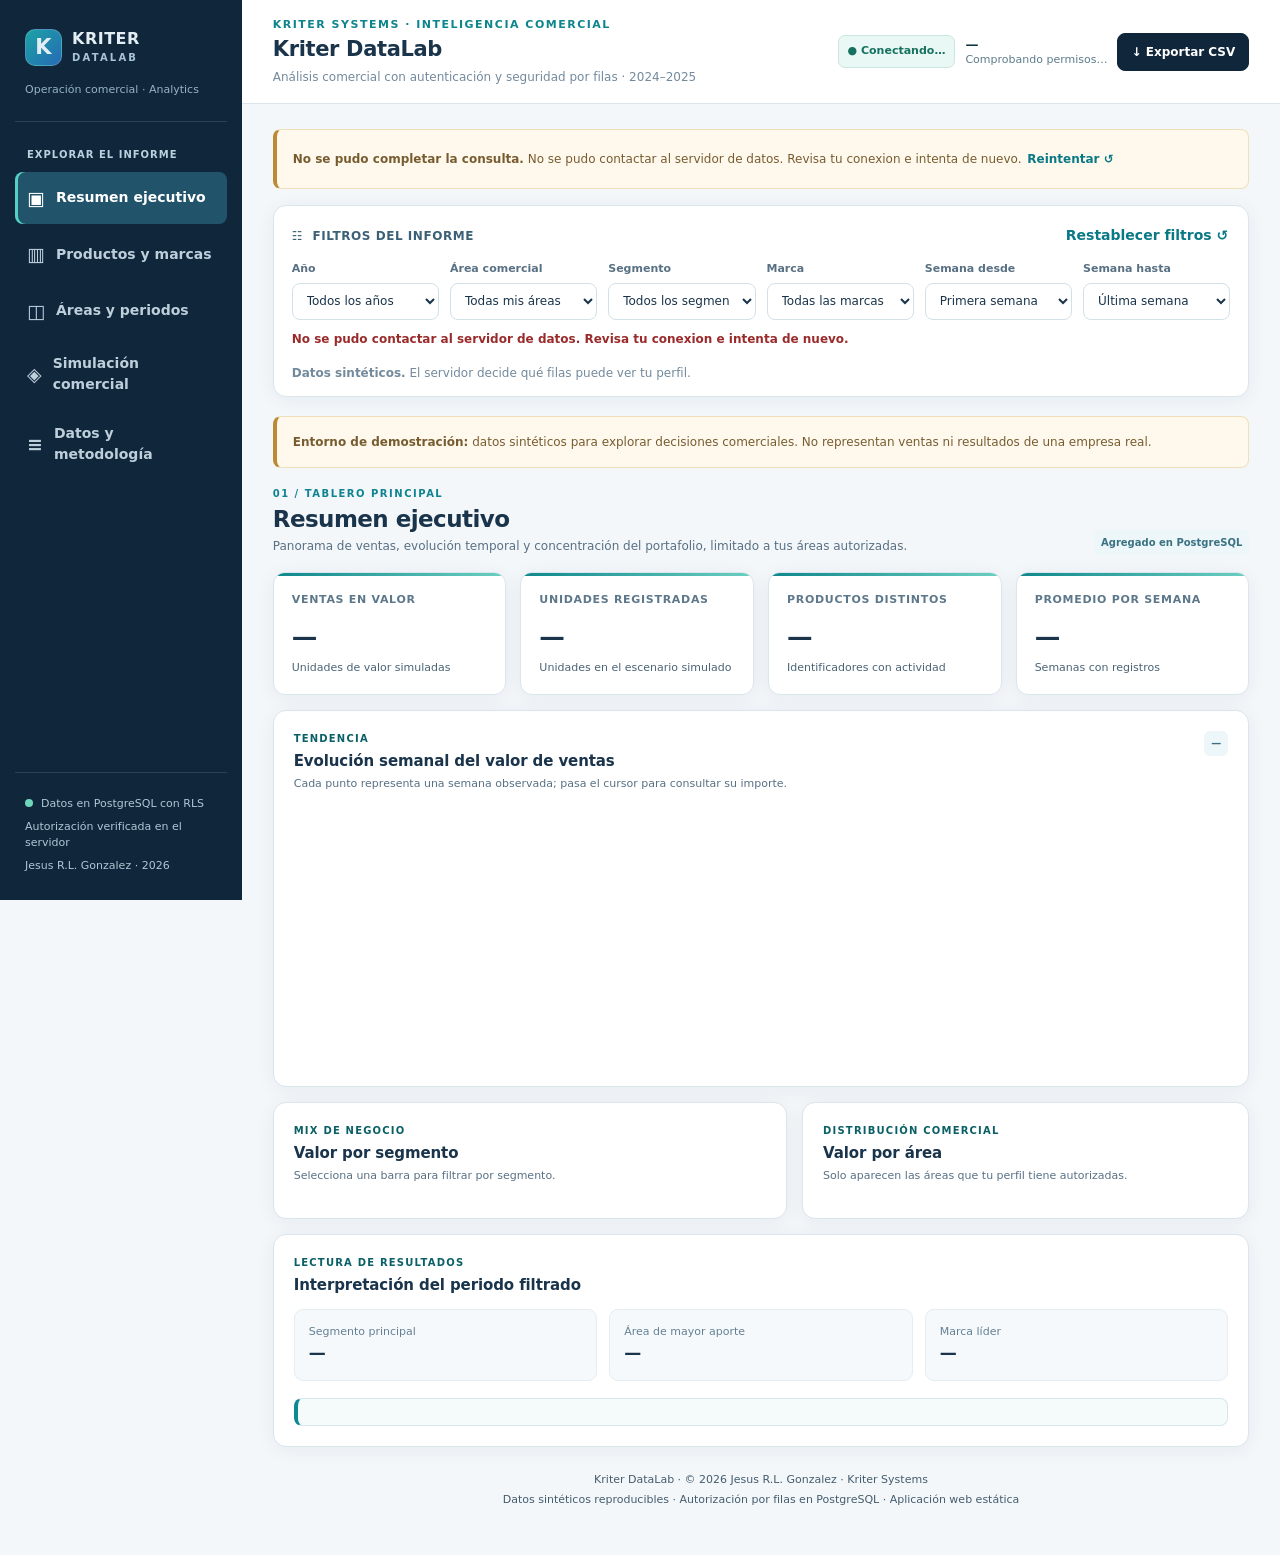
==== commit 5bedfd06: "Cierra los estandares profesionales de la version 2.2.0 Seguridad: reduce la superficie del canal de" ====
--- a/site-secure/index.html
+++ b/site-secure/index.html
@@ -18,7 +18,7 @@
 ==============================================================================
 */
 :root{color-scheme:light;--navy:#10263b;--navy2:#193950;--ink:#19344b;--sub:#587084;--muted:#738a9d;--border:#dae5ec;--canvas:#f3f7fa;--white:#fff;--accent:#0e878c;--accent2:#1c6bb3;--teal:#3fc0b3;--warm:#b7792c;--positive:#24765f;--shadow:0 3px 20px rgba(12,45,67,.055)}
-*{box-sizing:border-box}html{scroll-behavior:smooth}body{margin:0;background:var(--canvas);font:14px/1.5 "Segoe UI",Inter,system-ui,-apple-system,sans-serif;color:var(--ink)}button,input,select{font:inherit}button{cursor:pointer}button:focus-visible,input:focus-visible,select:focus-visible{outline:3px solid #86cde0;outline-offset:2px}a{color:#0a6689}.app{display:flex;min-height:100vh}.side{width:242px;min-width:242px;background:var(--navy);color:#e3eef4;display:flex;flex-direction:column;position:sticky;top:0;height:100vh;padding:24px 15px 18px;z-index:2}.brand{padding:5px 10px 22px;border-bottom:1px solid #ffffff20}.brand-line{display:flex;align-items:center;gap:10px}.brand-symbol{width:37px;height:37px;background:linear-gradient(135deg,#1ca3a4,#266ab6);border:1px solid #ffffff30;border-radius:10px;display:grid;place-items:center;font-size:21px;font-weight:800}.brand-name{font-weight:800;line-height:1.05;letter-spacing:.5px;font-size:16px}.brand-name small{display:block;font-size:10px;color:#a8c5d4;letter-spacing:2.2px;font-weight:650;margin-top:5px}.side-tag{font-size:10px;letter-spacing:1px;color:#b9d2df;text-transform:uppercase;font-weight:700;margin:25px 12px 10px}.nav{display:flex;flex-direction:column;gap:4px}.nav button{display:flex;align-items:center;gap:11px;width:100%;border:0;text-align:left;border-radius:8px;padding:12px 12px;background:transparent;color:#bdcfdb;font-weight:600}.nav button svg{width:18px;height:18px;stroke-width:1.8;flex-shrink:0}.nav button:hover{background:#254257;color:white}.nav button.active{background:#21536a;color:white;box-shadow:inset 3px 0 #53d1c4}.side-bottom{margin-top:auto;border-top:1px solid #ffffff20;padding:17px 10px 2px}.side-bottom p{font-size:11px;color:#b1c7d4;margin:6px 0}.offline-dot{display:inline-block;width:8px;height:8px;background:#6fd7ba;border-radius:100%;margin-right:8px}.main{flex:1;min-width:0}.top{background:white;border-bottom:1px solid var(--border);min-height:76px;display:flex;align-items:center;justify-content:space-between;padding:17px clamp(17px,2.4vw,38px);gap:14px}.top h1{font-size:21px;margin:0;letter-spacing:-.35px}.eyebrow{font-size:11px;font-weight:750;letter-spacing:1.5px;text-transform:uppercase;color:#0d858c}.top-sub{color:var(--muted);font-size:12px;margin-top:3px}.top-actions{display:flex;gap:10px;align-items:center}.tag{display:inline-flex;align-items:center;gap:6px;background:#eaf8f5;color:#16715f;border:1px solid #c9e6df;padding:7px 9px;border-radius:7px;font-weight:650;font-size:11px;white-space:nowrap}.button{border:1px solid #cbdce6;background:#fff;color:#25445a;border-radius:8px;padding:9px 13px;font-size:12px;font-weight:700;display:inline-flex;align-items:center;gap:8px;justify-content:center}.button:hover{background:#eaf3f7}.button.primary{background:var(--navy);color:white;border-color:var(--navy)}.button.primary:hover{background:#20405a}.wrap{max-width:1500px;margin:auto;padding:25px clamp(17px,2.4vw,38px) 40px}.filter-panel{background:white;border:1px solid var(--border);box-shadow:var(--shadow);border-radius:13px;padding:15px 18px 14px;margin-bottom:19px}.filter-head{display:flex;justify-content:space-between;align-items:center;gap:12px;margin-bottom:11px}.filter-title{font-size:12px;font-weight:750;letter-spacing:.55px;text-transform:uppercase;color:#3c6177;display:flex;align-items:center;gap:8px}.filter-grid{display:grid;grid-template-columns:repeat(6,minmax(0,1fr));gap:11px}.filter-group label{font-size:11px;color:var(--sub);font-weight:700;display:block;margin-bottom:5px}.filter-group select,.filter-group input{width:100%;border:1px solid #d2e0e8;background:#fff;border-radius:8px;padding:8px 10px;min-height:37px;color:var(--ink);font-size:12px}.filter-bar{display:flex;align-items:center;justify-content:space-between;gap:16px;padding-top:10px;color:var(--muted);font-size:12px;flex-wrap:wrap}.linkbtn{border:0;background:none;padding:4px 2px;color:#0a7986;font-weight:750}.page-title{display:flex;justify-content:space-between;align-items:flex-end;margin:5px 0 17px;gap:10px}.page-title h2{font-size:23px;letter-spacing:-.55px;margin:1px 0}.page-title p{margin:0;font-size:12px;color:var(--sub)}.section-label{font-size:10px;color:#0f8490;letter-spacing:1.5px;font-weight:800}.cards{display:grid;grid-template-columns:repeat(4,minmax(0,1fr));gap:14px;margin-bottom:15px}.metric{background:white;border:1px solid var(--border);border-radius:12px;padding:19px 18px 17px;box-shadow:var(--shadow);min-width:0;position:relative;overflow:hidden}.metric:after{content:"";position:absolute;height:3px;top:0;left:0;right:0;background:linear-gradient(90deg,var(--accent),#6bcfc1)}.metric .kname{color:#5d788b;font-size:11px;font-weight:700;text-transform:uppercase;letter-spacing:.7px}.metric strong{display:block;font-size:clamp(19px,2vw,28px);white-space:nowrap;overflow:hidden;text-overflow:ellipsis;margin:8px 0 1px;font-weight:770;font-variant-numeric:tabular-nums;letter-spacing:-.5px}.metric small{color:#7890a0;font-size:11px}.layout{display:grid;grid-template-columns:1.15fr 1fr;gap:15px}.panel{border:1px solid var(--border);border-radius:13px;background:#fff;padding:20px;box-shadow:var(--shadow);min-width:0}.span{grid-column:1/-1}.panel-head{display:flex;justify-content:space-between;align-items:flex-start;gap:10px;margin-bottom:13px}.panel h3{font-size:15px;letter-spacing:-.1px;margin:0}.panel p.desc{font-size:11px;color:var(--sub);margin:4px 0 0}.panel .label{font-size:10px;color:#0a868e;font-weight:800;letter-spacing:1.2px;margin-bottom:4px}.panel-badge{font-size:10px;color:#3a7283;background:#edf6f8;border-radius:6px;padding:5px 7px;white-space:nowrap;font-weight:700}.svgchart{width:100%;height:260px;display:block;overflow:visible}.gridline{stroke:#e7eff3;stroke-width:1}.axislabel{fill:#7890a0;font-size:10px;font-family:inherit}.plotline{stroke:#0a858e;fill:none;stroke-width:3;stroke-linecap:round;stroke-linejoin:round}.plotfill{fill:#20a0a1;fill-opacity:.1}.plotpoint{fill:#fff;stroke:#087b87;stroke-width:2}.bar-list{display:flex;flex-direction:column;gap:10px}.baritem{display:grid;grid-template-columns:minmax(90px,28%) 1fr 100px;align-items:center;gap:10px;background:none;border:0;text-align:left;padding:3px 0;width:100%}.baritem .bar-name{overflow:hidden;text-overflow:ellipsis;white-space:nowrap;font-size:12px;font-weight:650;color:#36556c}.bartrack{height:13px;overflow:hidden;border-radius:3px;background:#ecf2f6}.barprogress{height:100%;display:block;border-radius:3px;background:linear-gradient(90deg,#126d99,#1ca59f);transition:width .25s}.baritem:hover .bar-name{text-decoration:underline}.baritem .bar-num{text-align:right;color:#436479;font-variant-numeric:tabular-nums;font-size:11px;font-weight:700}.baritem.selected{box-shadow:inset 3px 0 0 #148e92;padding-left:8px}.empty{padding:27px;text-align:center;color:#768b9b;font-size:13px;border:1px dashed #d3e2eb;border-radius:9px}.section-notes{margin:17px 0 0;border:1px solid #d8e5eb;border-left:4px solid #0c8992;border-radius:8px;background:#f5fbfb;padding:13px 15px;font-size:12px;color:#3d6579}.section-notes strong{color:#16405a}.mini-grid{display:grid;grid-template-columns:repeat(3,1fr);gap:12px}.mini-stat{background:#f6f9fb;padding:14px;border:1px solid #e4edf2;border-radius:9px}.mini-stat span{display:block;color:#638094;font-size:11px}.mini-stat strong{font-size:17px}.tablebar{display:flex;justify-content:space-between;gap:12px;align-items:center;margin-bottom:10px;flex-wrap:wrap}.search{min-width:min(100%,270px);border:1px solid #cddde6;border-radius:8px;padding:9px 11px}.tablewrap{overflow:auto;max-height:490px}.table{border-collapse:collapse;width:100%;min-width:720px;font-size:12px}.table th{text-align:left;background:#f5f8fb;color:#527184;position:sticky;top:0;padding:11px;font-size:11px;letter-spacing:.25px;border-bottom:1px solid #dbe6ec}.table th.sortable{cursor:pointer}.table td{border-bottom:1px solid #edf1f5;padding:10px 11px}.table tr:hover td{background:#f3f8fb}.table .num{text-align:right;font-variant-numeric:tabular-nums}.table td.prod{max-width:390px;white-space:normal;line-height:1.4}.table .mono{font-family:Consolas,monospace;font-size:11px;color:#526a7a}.heat-wrap{width:100%;overflow:auto}.heat{border-collapse:separate;border-spacing:4px 6px;min-width:710px;width:100%}.heat th{font-size:10px;color:#627b8a;text-align:center;padding:3px}.heat th:first-child{text-align:left}.heat td{height:40px;text-align:center;font-size:11px;font-weight:650;border-radius:5px;min-width:38px}.heat td:first-child{background:transparent!important;color:#3e6075;text-align:left;min-width:100px}.area-summary{display:grid;grid-template-columns:repeat(3,minmax(0,1fr));gap:12px}.area-card{border:1px solid #d9e5ec;border-radius:11px;background:#f7fafb;padding:15px;display:block;text-align:left;width:100%}.area-card:hover{border-color:#3ba4a9;background:#f1f9f9}.area-card .area-n{font-size:12px;color:#547288;font-weight:700}.area-card .area-v{font-size:19px;margin:7px 0;font-weight:800;display:block;font-variant-numeric:tabular-nums}.area-card .area-p{font-size:11px;color:#658093}.area-card .progress{height:5px;background:#ddebf1;margin-top:10px;border-radius:2px;overflow:hidden}.area-card .progress i{display:block;background:#1498a1;height:100%}.scenario-controls{display:grid;grid-template-columns:1fr 1fr 1fr;gap:14px;margin-bottom:17px}.scenario-controls label{font-size:12px;color:#527184;font-weight:650}.scenario-controls select,.scenario-controls input{display:block;width:100%;margin-top:8px}.scenario-controls select{border-radius:8px;border:1px solid #cbdce6;background:white;padding:9px}.scenario-controls input{accent-color:#188b98}.scenario-cards{display:grid;grid-template-columns:repeat(3,1fr);gap:12px}.scenario-card{border:1px solid #dae6ed;border-radius:10px;padding:17px 15px;background:#f7fafb}.scenario-card strong{display:block;font-size:22px;margin:6px 0;font-variant-numeric:tabular-nums}.scenario-card small{color:#648095}.scenario-card.conserv{border-top:3px solid #b58b4e}.scenario-card.base{border-top:3px solid #138e93}.scenario-card.optim{border-top:3px solid #1d6ab3}.scenario-bars{display:flex;flex-direction:column;gap:13px;margin-top:21px}.scenario-line{display:grid;grid-template-columns:100px 1fr 110px;gap:11px;align-items:center;font-size:12px}.scenario-line .track{background:#eaf0f4;border-radius:5px;height:20px;overflow:hidden}.scenario-line .fill{display:block;height:100%;border-radius:4px}.warning{background:#fff9ed;border:1px solid #f1dfb9;border-left:4px solid #bc8a34;padding:16px;border-radius:8px;color:#775c30;font-size:12px}.factors{display:grid;grid-template-columns:1fr 1fr;gap:14px}.fact{border-bottom:1px solid #e9eff3;padding:12px 0}.fact:first-child{padding-top:0}.fact .title{font-size:11px;font-weight:800;color:#3d6178}.fact .body{font-size:12px;color:#607b8c;margin-top:4px;word-break:break-word}.audit-table{width:100%;border-collapse:collapse}.audit-table td{padding:10px;border-bottom:1px solid #edf0f2;font-size:12px}.audit-table td:first-child{width:45%;font-weight:700;color:#517388}.audit-table td:last-child{text-align:right;font-variant-numeric:tabular-nums}.ok{color:#1a785d;font-weight:750}.no{color:#a66b27;font-weight:750}.footer{color:#8796a5;font-size:11px;padding:23px 0 5px;text-align:center;line-height:1.8}.hidden{display:none!important}.mobile-menu{display:none}.inline-row{display:flex;gap:8px;align-items:center;flex-wrap:wrap}.tooltip-note{font-size:11px;color:#6c8998}.page{display:none}.page.active{display:block}.sr-only{position:absolute;width:1px;height:1px;padding:0;margin:-1px;overflow:hidden;clip:rect(0,0,0,0);white-space:nowrap;border:0}
+*{box-sizing:border-box}html{scroll-behavior:smooth}body{margin:0;background:var(--canvas);font:14px/1.5 "Segoe UI",Inter,system-ui,-apple-system,sans-serif;color:var(--ink)}button,input,select{font:inherit}button{cursor:pointer}button:focus-visible,input:focus-visible,select:focus-visible{outline:3px solid #86cde0;outline-offset:2px}a{color:#0a6689}.app{display:flex;min-height:100vh}.side{width:242px;min-width:242px;background:var(--navy);color:#e3eef4;display:flex;flex-direction:column;position:sticky;top:0;height:100vh;padding:24px 15px 18px;z-index:2}.brand{padding:5px 10px 22px;border-bottom:1px solid #ffffff20}.brand-line{display:flex;align-items:center;gap:10px}.brand-symbol{width:37px;height:37px;background:linear-gradient(135deg,#1ca3a4,#266ab6);border:1px solid #ffffff30;border-radius:10px;display:grid;place-items:center;font-size:21px;font-weight:800}.brand-name{font-weight:800;line-height:1.05;letter-spacing:.5px;font-size:16px}.brand-name small{display:block;font-size:10px;color:#a8c5d4;letter-spacing:2.2px;font-weight:650;margin-top:5px}.side-tag{font-size:10px;letter-spacing:1px;color:#b9d2df;text-transform:uppercase;font-weight:700;margin:25px 12px 10px}.nav{display:flex;flex-direction:column;gap:4px}.nav button{display:flex;align-items:center;gap:11px;width:100%;border:0;text-align:left;border-radius:8px;padding:12px 12px;background:transparent;color:#bdcfdb;font-weight:600}.nav button svg{width:18px;height:18px;stroke-width:1.8;flex-shrink:0}.nav button:hover{background:#254257;color:white}.nav button.active{background:#21536a;color:white;box-shadow:inset 3px 0 #53d1c4}.side-bottom{margin-top:auto;border-top:1px solid #ffffff20;padding:17px 10px 2px}.side-bottom p{font-size:11px;color:#b1c7d4;margin:6px 0}.offline-dot{display:inline-block;width:8px;height:8px;background:#6fd7ba;border-radius:100%;margin-right:8px}.main{flex:1;min-width:0}.top{background:white;border-bottom:1px solid var(--border);min-height:76px;display:flex;align-items:center;justify-content:space-between;padding:17px clamp(17px,2.4vw,38px);gap:14px}.top h1{font-size:21px;margin:0;letter-spacing:-.35px}.eyebrow{font-size:11px;font-weight:750;letter-spacing:1.5px;text-transform:uppercase;color:#0d858c}.top-sub{color:var(--muted);font-size:12px;margin-top:3px}.top-actions{display:flex;gap:10px;align-items:center}.tag{display:inline-flex;align-items:center;gap:6px;background:#eaf8f5;color:#16715f;border:1px solid #c9e6df;padding:7px 9px;border-radius:7px;font-weight:650;font-size:11px;white-space:nowrap}.button{border:1px solid #cbdce6;background:#fff;color:#25445a;border-radius:8px;padding:9px 13px;font-size:12px;font-weight:700;display:inline-flex;align-items:center;gap:8px;justify-content:center}.button:hover{background:#eaf3f7}.button.primary{background:var(--navy);color:white;border-color:var(--navy)}.button.primary:hover{background:#20405a}.wrap{max-width:1500px;margin:auto;padding:25px clamp(17px,2.4vw,38px) 40px}.filter-panel{background:white;border:1px solid var(--border);box-shadow:var(--shadow);border-radius:13px;padding:15px 18px 14px;margin-bottom:19px}.filter-head{display:flex;justify-content:space-between;align-items:center;gap:12px;margin-bottom:11px}.filter-title{font-size:12px;font-weight:750;letter-spacing:.55px;text-transform:uppercase;color:#3c6177;display:flex;align-items:center;gap:8px}.filter-grid{display:grid;grid-template-columns:repeat(6,minmax(0,1fr));gap:11px}.filter-group label{font-size:11px;color:var(--sub);font-weight:700;display:block;margin-bottom:5px}.filter-group select,.filter-group input{width:100%;border:1px solid #d2e0e8;background:#fff;border-radius:8px;padding:8px 10px;min-height:37px;color:var(--ink);font-size:12px}.filter-bar{display:flex;align-items:center;justify-content:space-between;gap:16px;padding-top:10px;color:var(--muted);font-size:12px;flex-wrap:wrap}.linkbtn{border:0;background:none;padding:4px 2px;color:#0a7986;font-weight:750}.page-title{display:flex;justify-content:space-between;align-items:flex-end;margin:5px 0 17px;gap:10px}.page-title h2{font-size:23px;letter-spacing:-.55px;margin:1px 0}.page-title p{margin:0;font-size:12px;color:var(--sub)}.section-label{font-size:10px;color:#0f8490;letter-spacing:1.5px;font-weight:800}.cards{display:grid;grid-template-columns:repeat(4,minmax(0,1fr));gap:14px;margin-bottom:15px}.metric{background:white;border:1px solid var(--border);border-radius:12px;padding:19px 18px 17px;box-shadow:var(--shadow);min-width:0;position:relative;overflow:hidden}.metric:after{content:"";position:absolute;height:3px;top:0;left:0;right:0;background:linear-gradient(90deg,var(--accent),#6bcfc1)}.metric .kname{color:#5d788b;font-size:11px;font-weight:700;text-transform:uppercase;letter-spacing:.7px}.metric strong{display:block;font-size:clamp(19px,2vw,28px);white-space:nowrap;overflow:hidden;text-overflow:ellipsis;margin:8px 0 1px;font-weight:770;font-variant-numeric:tabular-nums;letter-spacing:-.5px}.metric small{color:#4a6375;font-size:11px}.layout{display:grid;grid-template-columns:1.15fr 1fr;gap:15px}.panel{border:1px solid var(--border);border-radius:13px;background:#fff;padding:20px;box-shadow:var(--shadow);min-width:0}.span{grid-column:1/-1}.panel-head{display:flex;justify-content:space-between;align-items:flex-start;gap:10px;margin-bottom:13px}.panel h3{font-size:15px;letter-spacing:-.1px;margin:0}.panel p.desc{font-size:11px;color:var(--sub);margin:4px 0 0}.panel .label{font-size:10px;color:#0a6066;font-weight:800;letter-spacing:1.2px;margin-bottom:4px}.panel-badge{font-size:10px;color:#3a7283;background:#edf6f8;border-radius:6px;padding:5px 7px;white-space:nowrap;font-weight:700}.svgchart{width:100%;height:260px;display:block;overflow:visible}.gridline{stroke:#e7eff3;stroke-width:1}.axislabel{fill:#4a6375;font-size:10px;font-family:inherit}.plotline{stroke:#0a858e;fill:none;stroke-width:3;stroke-linecap:round;stroke-linejoin:round}.plotfill{fill:#20a0a1;fill-opacity:.1}.plotpoint{fill:#fff;stroke:#087b87;stroke-width:2}.bar-list{display:flex;flex-direction:column;gap:10px}.baritem{display:grid;grid-template-columns:minmax(90px,28%) 1fr 100px;align-items:center;gap:10px;background:none;border:0;text-align:left;padding:3px 0;width:100%}.baritem .bar-name{overflow:hidden;text-overflow:ellipsis;white-space:nowrap;font-size:12px;font-weight:650;color:#36556c}.bartrack{height:13px;overflow:hidden;border-radius:3px;background:#ecf2f6}.barprogress{height:100%;display:block;border-radius:3px;background:linear-gradient(90deg,#126d99,#1ca59f);transition:width .25s}.baritem:hover .bar-name{text-decoration:underline}.baritem .bar-num{text-align:right;color:#436479;font-variant-numeric:tabular-nums;font-size:11px;font-weight:700}.baritem.selected{box-shadow:inset 3px 0 0 #148e92;padding-left:8px}.empty{padding:27px;text-align:center;color:#768b9b;font-size:13px;border:1px dashed #d3e2eb;border-radius:9px}.section-notes{margin:17px 0 0;border:1px solid #d8e5eb;border-left:4px solid #0c8992;border-radius:8px;background:#f5fbfb;padding:13px 15px;font-size:12px;color:#3d6579}.section-notes strong{color:#16405a}.mini-grid{display:grid;grid-template-columns:repeat(3,1fr);gap:12px}.mini-stat{background:#f6f9fb;padding:14px;border:1px solid #e4edf2;border-radius:9px}.mini-stat span{display:block;color:#638094;font-size:11px}.mini-stat strong{font-size:17px}.tablebar{display:flex;justify-content:space-between;gap:12px;align-items:center;margin-bottom:10px;flex-wrap:wrap}.search{min-width:min(100%,270px);border:1px solid #cddde6;border-radius:8px;padding:9px 11px}.tablewrap{overflow:auto;max-height:490px}.table{border-collapse:collapse;width:100%;min-width:720px;font-size:12px}.table th{text-align:left;background:#f5f8fb;color:#527184;position:sticky;top:0;padding:11px;font-size:11px;letter-spacing:.25px;border-bottom:1px solid #dbe6ec}.table th.sortable{cursor:pointer}.table td{border-bottom:1px solid #edf1f5;padding:10px 11px}.table tr:hover td{background:#f3f8fb}.table .num{text-align:right;font-variant-numeric:tabular-nums}.table td.prod{max-width:390px;white-space:normal;line-height:1.4}.table .mono{font-family:Consolas,monospace;font-size:11px;color:#526a7a}.heat-wrap{width:100%;overflow:auto}.heat{border-collapse:separate;border-spacing:4px 6px;min-width:710px;width:100%}.heat th{font-size:10px;color:#627b8a;text-align:center;padding:3px}.heat th:first-child{text-align:left}.heat td{height:40px;text-align:center;font-size:11px;font-weight:650;border-radius:5px;min-width:38px}.heat td:first-child{background:transparent!important;color:#3e6075;text-align:left;min-width:100px}.area-summary{display:grid;grid-template-columns:repeat(3,minmax(0,1fr));gap:12px}.area-card{border:1px solid #d9e5ec;border-radius:11px;background:#f7fafb;padding:15px;display:block;text-align:left;width:100%}.area-card:hover{border-color:#3ba4a9;background:#f1f9f9}.area-card .area-n{font-size:12px;color:#547288;font-weight:700}.area-card .area-v{font-size:19px;margin:7px 0;font-weight:800;display:block;font-variant-numeric:tabular-nums}.area-card .area-p{font-size:11px;color:#658093}.area-card .progress{height:5px;background:#ddebf1;margin-top:10px;border-radius:2px;overflow:hidden}.area-card .progress i{display:block;background:#1498a1;height:100%}.scenario-controls{display:grid;grid-template-columns:1fr 1fr 1fr;gap:14px;margin-bottom:17px}.scenario-controls label{font-size:12px;color:#527184;font-weight:650}.scenario-controls select,.scenario-controls input{display:block;width:100%;margin-top:8px}.scenario-controls select{border-radius:8px;border:1px solid #cbdce6;background:white;padding:9px}.scenario-controls input{accent-color:#188b98}.scenario-cards{display:grid;grid-template-columns:repeat(3,1fr);gap:12px}.scenario-card{border:1px solid #dae6ed;border-radius:10px;padding:17px 15px;background:#f7fafb}.scenario-card strong{display:block;font-size:22px;margin:6px 0;font-variant-numeric:tabular-nums}.scenario-card small{color:#648095}.scenario-card.conserv{border-top:3px solid #b58b4e}.scenario-card.base{border-top:3px solid #138e93}.scenario-card.optim{border-top:3px solid #1d6ab3}.scenario-bars{display:flex;flex-direction:column;gap:13px;margin-top:21px}.scenario-line{display:grid;grid-template-columns:100px 1fr 110px;gap:11px;align-items:center;font-size:12px}.scenario-line .track{background:#eaf0f4;border-radius:5px;height:20px;overflow:hidden}.scenario-line .fill{display:block;height:100%;border-radius:4px}.warning{background:#fff9ed;border:1px solid #f1dfb9;border-left:4px solid #bc8a34;padding:16px;border-radius:8px;color:#775c30;font-size:12px}.factors{display:grid;grid-template-columns:1fr 1fr;gap:14px}.fact{border-bottom:1px solid #e9eff3;padding:12px 0}.fact:first-child{padding-top:0}.fact .title{font-size:11px;font-weight:800;color:#3d6178}.fact .body{font-size:12px;color:#607b8c;margin-top:4px;word-break:break-word}.audit-table{width:100%;border-collapse:collapse}.audit-table td{padding:10px;border-bottom:1px solid #edf0f2;font-size:12px}.audit-table td:first-child{width:45%;font-weight:700;color:#517388}.audit-table td:last-child{text-align:right;font-variant-numeric:tabular-nums}.ok{color:#1a785d;font-weight:750}.no{color:#a66b27;font-weight:750}.footer{color:#445c6d;font-size:11px;padding:23px 0 5px;text-align:center;line-height:1.8}.hidden{display:none!important}.mobile-menu{display:none}.inline-row{display:flex;gap:8px;align-items:center;flex-wrap:wrap}.tooltip-note{font-size:11px;color:#4a6375}.page{display:none}.page.active{display:block}.sr-only{position:absolute;width:1px;height:1px;padding:0;margin:-1px;overflow:hidden;clip:rect(0,0,0,0);white-space:nowrap;border:0}
 @media(max-width:1210px){.side{width:203px;min-width:203px}.filter-grid{grid-template-columns:repeat(3,minmax(0,1fr))}.cards{grid-template-columns:repeat(2,minmax(0,1fr))}.top h1{font-size:18px}.top-actions .tag{display:none}}@media(max-width:920px){.side{position:fixed;transform:translateX(-103%);transition:transform .2s;box-shadow:3px 0 18px #0003}.side.show{transform:translateX(0)}.mobile-menu{display:inline-flex}.top{padding:15px 16px}.wrap{padding:18px 14px}.layout{grid-template-columns:1fr}.span{grid-column:1}.area-summary{grid-template-columns:repeat(2,1fr)}}@media(max-width:620px){.mini-grid{grid-template-columns:1fr}.filter-grid{grid-template-columns:repeat(2,minmax(0,1fr))}.cards{gap:9px}.metric{padding:14px 12px}.metric strong{font-size:20px}.panel{padding:14px}.baritem{grid-template-columns:90px 1fr 78px;gap:6px}.page-title h2{font-size:20px}.scenario-controls{grid-template-columns:1fr}.scenario-cards{grid-template-columns:1fr}.scenario-line{grid-template-columns:80px 1fr 80px}.area-summary{grid-template-columns:1fr}.top .tag{display:none}.top-actions .button{padding:8px}.top-sub{display:none}.factors{grid-template-columns:1fr}}@media print{.side,.top-actions,.filter-panel,.button,.footer{display:none!important}.main{width:100%}.page{display:block!important;break-after:page}.panel,.metric{break-inside:avoid}.wrap{padding:0}.top{border-bottom:2px solid #000}.app{display:block}}
 
 /* Accesibilidad de teclado y enlace al contenido. */
@@ -32,8 +32,8 @@
 /* El CSS base fija display en botones y paneles; sin esto, el atributo hidden
    no oculta los elementos que dependen del permiso del perfil. */
 [hidden]{display:none !important}
-.session-box{display:flex;align-items:center;gap:10px;flex-wrap:wrap}
-.session-id{display:flex;flex-direction:column;line-height:1.25;max-width:230px}
+.session-box{display:flex;align-items:center;gap:10px;flex-wrap:wrap;min-width:0}
+.session-id{display:flex;flex-direction:column;line-height:1.25;max-width:230px;min-width:0}
 .session-id strong{font-size:13px;color:#0f3442;overflow:hidden;text-overflow:ellipsis;white-space:nowrap}
 .session-id small{font-size:11px;color:#5d7c8d;overflow:hidden;text-overflow:ellipsis;white-space:nowrap}
 .tag-ok{background:#e6f5ec;color:#1d6b40;border-color:#bfe3cd}
@@ -52,7 +52,17 @@
 .dialog input:focus-visible{outline:3px solid #20a5bc;outline-offset:-1px}
 .dialog-actions{display:flex;gap:10px;justify-content:flex-end;margin-top:20px}
 .dialog .warning{margin:14px 0 0;font-size:13px}
-@media(max-width:760px){.session-id{max-width:150px}.top-actions{gap:8px}}
+@media(max-width:760px){.session-id{max-width:150px}.top-actions{gap:8px;flex-wrap:wrap}}
+/* En pantallas estrechas la barra de sesion no debe ensanchar la pagina. */
+@media(max-width:460px){
+  .top-actions{width:100%;flex-wrap:wrap;gap:8px}
+  .session-box{flex:1 1 100%;justify-content:space-between}
+  .session-id{max-width:none;flex:1 1 auto}
+  .session-id strong,.session-id small{white-space:normal;overflow-wrap:anywhere}
+  #exportBtn{flex:1 1 100%;justify-content:center}
+}
+/* Cabecera de fila de la tabla de alcance: visualmente igual que una celda. */
+.audit-table th[scope=row]{text-align:left;font-weight:600;color:#0f3442}
 </style>
 <meta name="theme-color" content="#102738">
 <meta name="robots" content="noindex">
@@ -276,9 +286,16 @@
     if (!error) return 'Error desconocido.';
     if (error.code === '42501') return error.message || 'La consulta solicitada no esta autorizada para tu perfil.';
     if (error.code === '22007') return 'El periodo solicitado esta invertido: la semana inicial es posterior a la final.';
-    if (error.status === 401 || error.code === 'PGRST301') return 'Tu sesion caduco. Vuelve a iniciar sesion para continuar.';
+    if (error.code === '57014') return 'El servidor tardo demasiado en responder y cancelo la consulta. Vuelve a intentarlo; si se repite, reduce el periodo o filtra por un area.';
+    if (expirada(error)) return 'Tu sesion caduco. Vuelve a iniciar sesion para continuar.';
     if (error.message && /fetch|network|Failed to fetch/i.test(error.message)) return 'No se pudo contactar al servidor de datos. Revisa tu conexion e intenta de nuevo.';
     return error.message || 'No fue posible completar la consulta.';
+  }
+
+  /* Un 401 con codigo 42501 es una denegacion a una sesion anonima, no una
+     sesion caducada: no debe cerrar sesion ni pedir volver a entrar. */
+  function expirada(error) {
+    return error.code === 'PGRST301' || (error.status === 401 && error.code !== '42501');
   }
 
   function report(event, detail) {
@@ -290,7 +307,7 @@
     if (res.error) {
       var err = res.error;
       if (err.code === '42501') report('acceso_denegado', { funcion: fn, area: (args || {}).p_region || null });
-      if (err.status === 401 || err.code === 'PGRST301') { report('sesion_expirada', { funcion: fn }); await sb.auth.signOut().catch(function () {}); }
+      if (expirada(err)) { report('sesion_expirada', { funcion: fn }); await sb.auth.signOut().catch(function () {}); }
       throw err;
     }
     return res.data;
@@ -406,7 +423,7 @@
     var ticks = indices.map(function (i) { return '<text class="axislabel" x="' + x(i) + '" y="' + (H - 11) + '" text-anchor="middle">' + esc(timeline[i].week) + '</text>'; }).join('');
     var points = timeline.map(function (r, i) {
       return '<circle class="plotpoint" cx="' + x(i) + '" cy="' + y(Number(r.value)) + '" r="' + (timeline.length > 40 ? 2.7 : 4.7) +
-        '" tabindex="0" aria-label="' + esc(r.week) + ': ' + money(r.value) + '"><title>Semana ' + esc(r.week) + ' · ' + esc(r.date) + ' · ' + money(r.value) + ' en valor</title></circle>';
+        '" aria-label="' + esc(r.week) + ': ' + money(r.value) + '"><title>Semana ' + esc(r.week) + ' · ' + esc(r.date) + ' · ' + money(r.value) + ' en valor</title></circle>';
     }).join('');
     svg.innerHTML = grid + '<path class="plotfill" d="' + fill + '"/><path class="plotline" d="' + line + '"/>' + points + ticks;
   }
@@ -543,7 +560,9 @@
       ['Calculo de agregados', 'En el servidor: el navegador no recibe registros fuera de alcance'],
       ['Unidad monetaria', 'Unidades de valor simuladas, no moneda real']
     ];
-    $('auditRows').innerHTML = rows.map(function (r) { return '<tr><td>' + esc(r[0]) + '</td><td>' + r[1] + '</td></tr>'; }).join('');
+    $('auditRows').innerHTML = rows.map(function (r) {
+      return '<tr><th scope="row">' + esc(r[0]) + '</th><td>' + r[1] + '</td></tr>';
+    }).join('');
   }
 
   async function renderSecurityLog(n) {
@@ -622,18 +641,41 @@
     syncControls();
   }
 
-  async function reload() {
-    state.seq++;
-    limpiarVista();
-    setStatus('Comprobando tus permisos…', 'loading');
-    try {
-      await loadContext();
-      await refresh();
-    } catch (err) {
-      setStatus(readable(err), 'error');
-      $('appError').hidden = false;
-      $('appErrorText').textContent = readable(err);
+  /* Iniciar o cerrar sesion dispara a la vez la llamada explicita y el evento
+     de Supabase. Sin control, cuatro recargas simultaneas se pisan y el tablero
+     puede quedarse vacio. Aqui solo corre una; si llegan mas peticiones
+     mientras tanto, se vuelve a ejecutar una sola vez al terminar. */
+  var enCurso = null, pendiente = false, motivoEnCurso = null;
+
+  /* El motivo evita recargar dos veces por el mismo cambio: al iniciar sesion
+     llegan la llamada explicita y el evento de Supabase, ambos con motivo
+     'sesion'. Un motivo distinto (cerrar sesion, reintento) si encola otra. */
+  function reload(motivo) {
+    motivo = motivo || 'manual';
+    if (enCurso) {
+      if (motivo !== motivoEnCurso) { pendiente = motivo; }
+      return enCurso;
     }
+    motivoEnCurso = motivo;
+    enCurso = (async function () {
+      do {
+        if (pendiente) { motivoEnCurso = pendiente; }
+        pendiente = false;
+        state.seq++;
+        limpiarVista();
+        setStatus('Comprobando tus permisos…', 'loading');
+        try {
+          await loadContext();
+          await refresh();
+        } catch (err) {
+          setStatus(readable(err), 'error');
+          $('appError').hidden = false;
+          $('appErrorText').textContent = readable(err);
+        }
+      } while (pendiente);
+    })();
+    enCurso.catch(function () {}).then(function () { enCurso = null; motivoEnCurso = null; });
+    return enCurso;
   }
 
   /* ------------------------------------------------------------ exportar */
@@ -645,7 +687,9 @@
   async function exportCSV() {
     try {
       $('exportBtn').disabled = true;
+      /* La funcion devuelve un unico jsonb: asi la API no trunca la exportacion. */
       var rows = await rpc('kriter_export_products', filterArgs());
+      if (!Array.isArray(rows)) rows = [];
       var head = ['AREA', 'ITEM_CODE', 'PRODUCTO', 'MARCA', 'SEGMENTO', 'VENTAS_VALOR', 'VENTAS_UNIDADES', 'REGISTROS'];
       var csv = [head.join(',')];
       (rows || []).forEach(function (r) {
@@ -687,7 +731,7 @@
     $('loginPass').value = '';
     openLogin(false);
     report('sesion_iniciada', {});
-    await reload();
+    await reload('sesion');
   }
 
   async function doLogout() {
@@ -695,7 +739,7 @@
     await sb.auth.signOut().catch(function () {});
     state.filters = { region: '', year: '', segment: '', brand: '', from: '', to: '' };
     state.offset = 0;
-    await reload();
+    await reload('cierre');
   }
 
   async function doGithub() {
@@ -755,14 +799,15 @@
     $('loginForm').addEventListener('submit', doLogin);
     $('logoutBtn').addEventListener('click', doLogout);
     $('githubBtn').addEventListener('click', doGithub);
-    $('retryBtn').addEventListener('click', reload);
+    $('retryBtn').addEventListener('click', function () { reload('reintento'); });
     var frame = 0;
     window.addEventListener('resize', function () {
       cancelAnimationFrame(frame);
       frame = requestAnimationFrame(function () { if (state.data && $('page-resumen').classList.contains('active')) drawLine('chartWeekly', state.data.timeline || []); });
     });
     sb.auth.onAuthStateChange(function (event) {
-      if (event === 'SIGNED_OUT' || event === 'SIGNED_IN' || event === 'USER_UPDATED') reload();
+      if (event === 'SIGNED_OUT') reload('cierre');
+      else if (event === 'SIGNED_IN' || event === 'USER_UPDATED') reload('sesion');
     });
   }
 
@@ -772,7 +817,7 @@
   }
   $('githubBtn').hidden = !CFG.github_oauth;
   wire();
-  reload();
+  reload('inicio');
 })();
 </script>
 </body>
